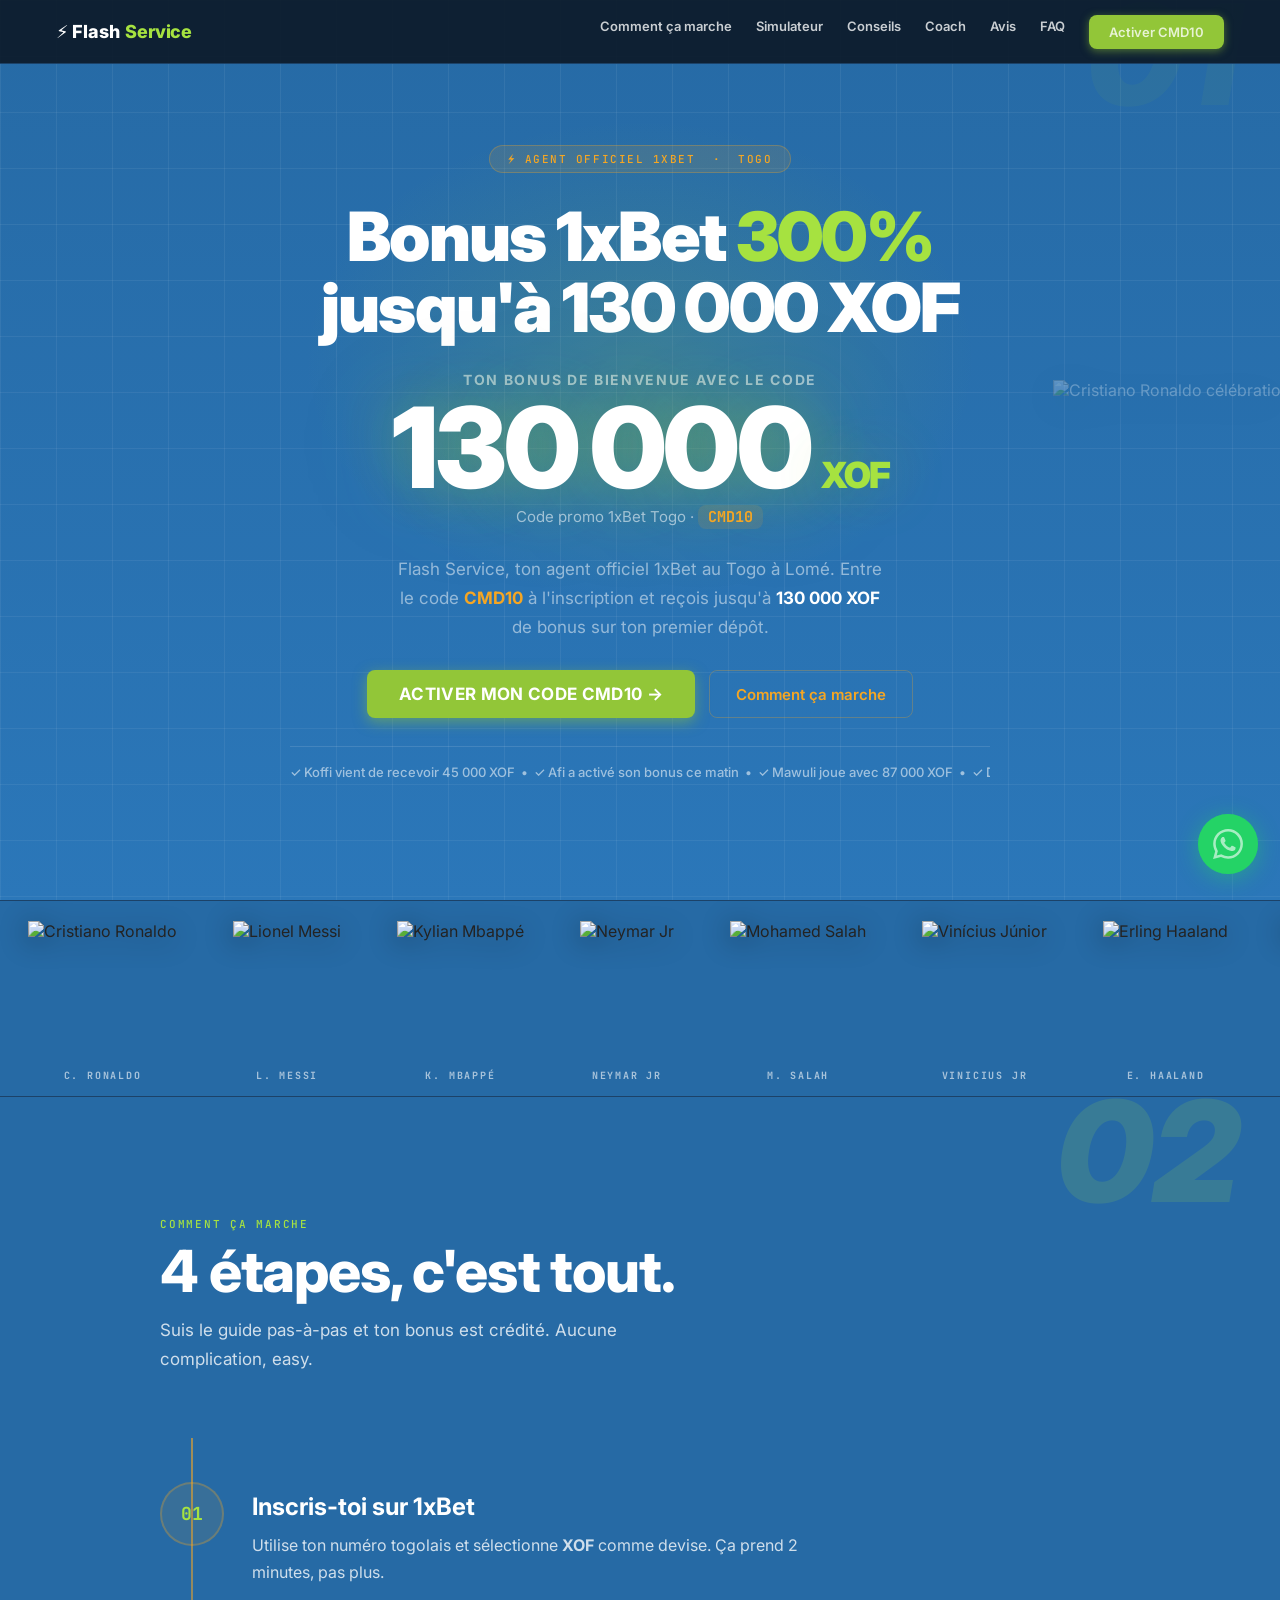
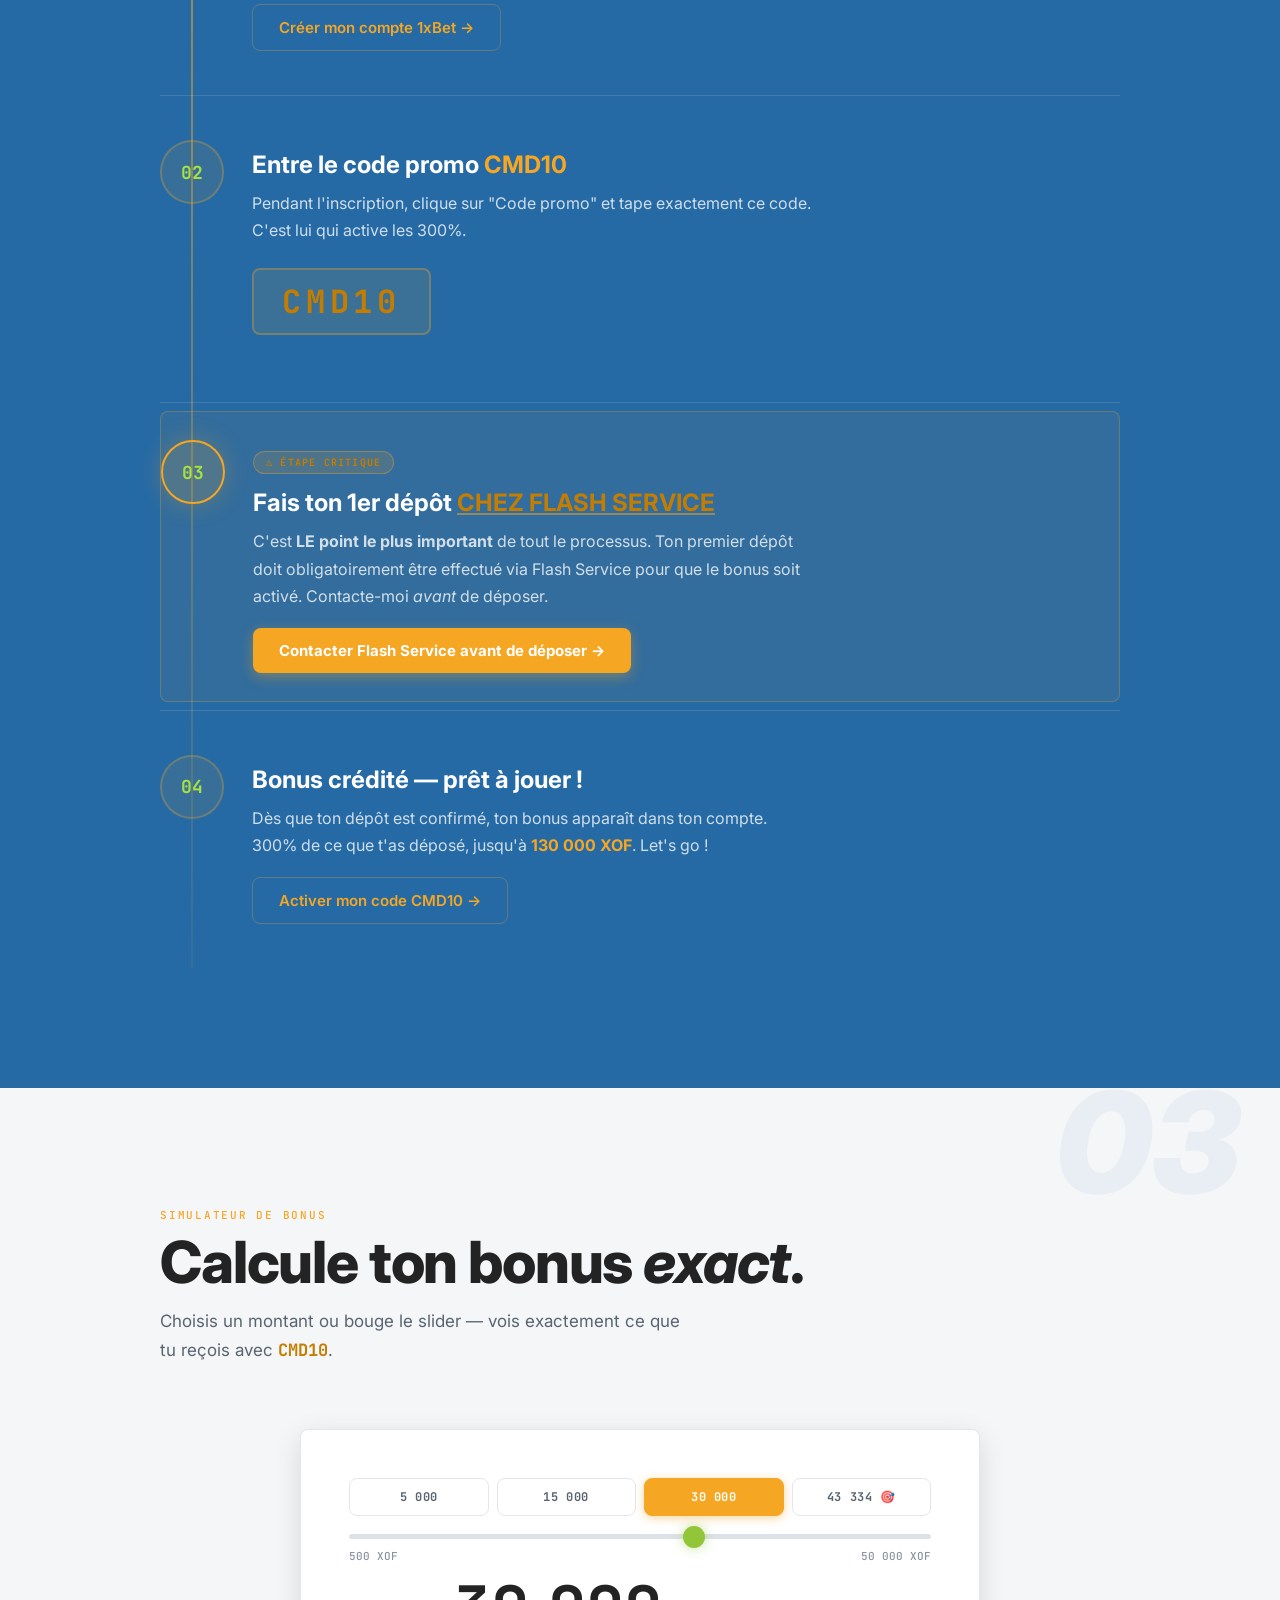
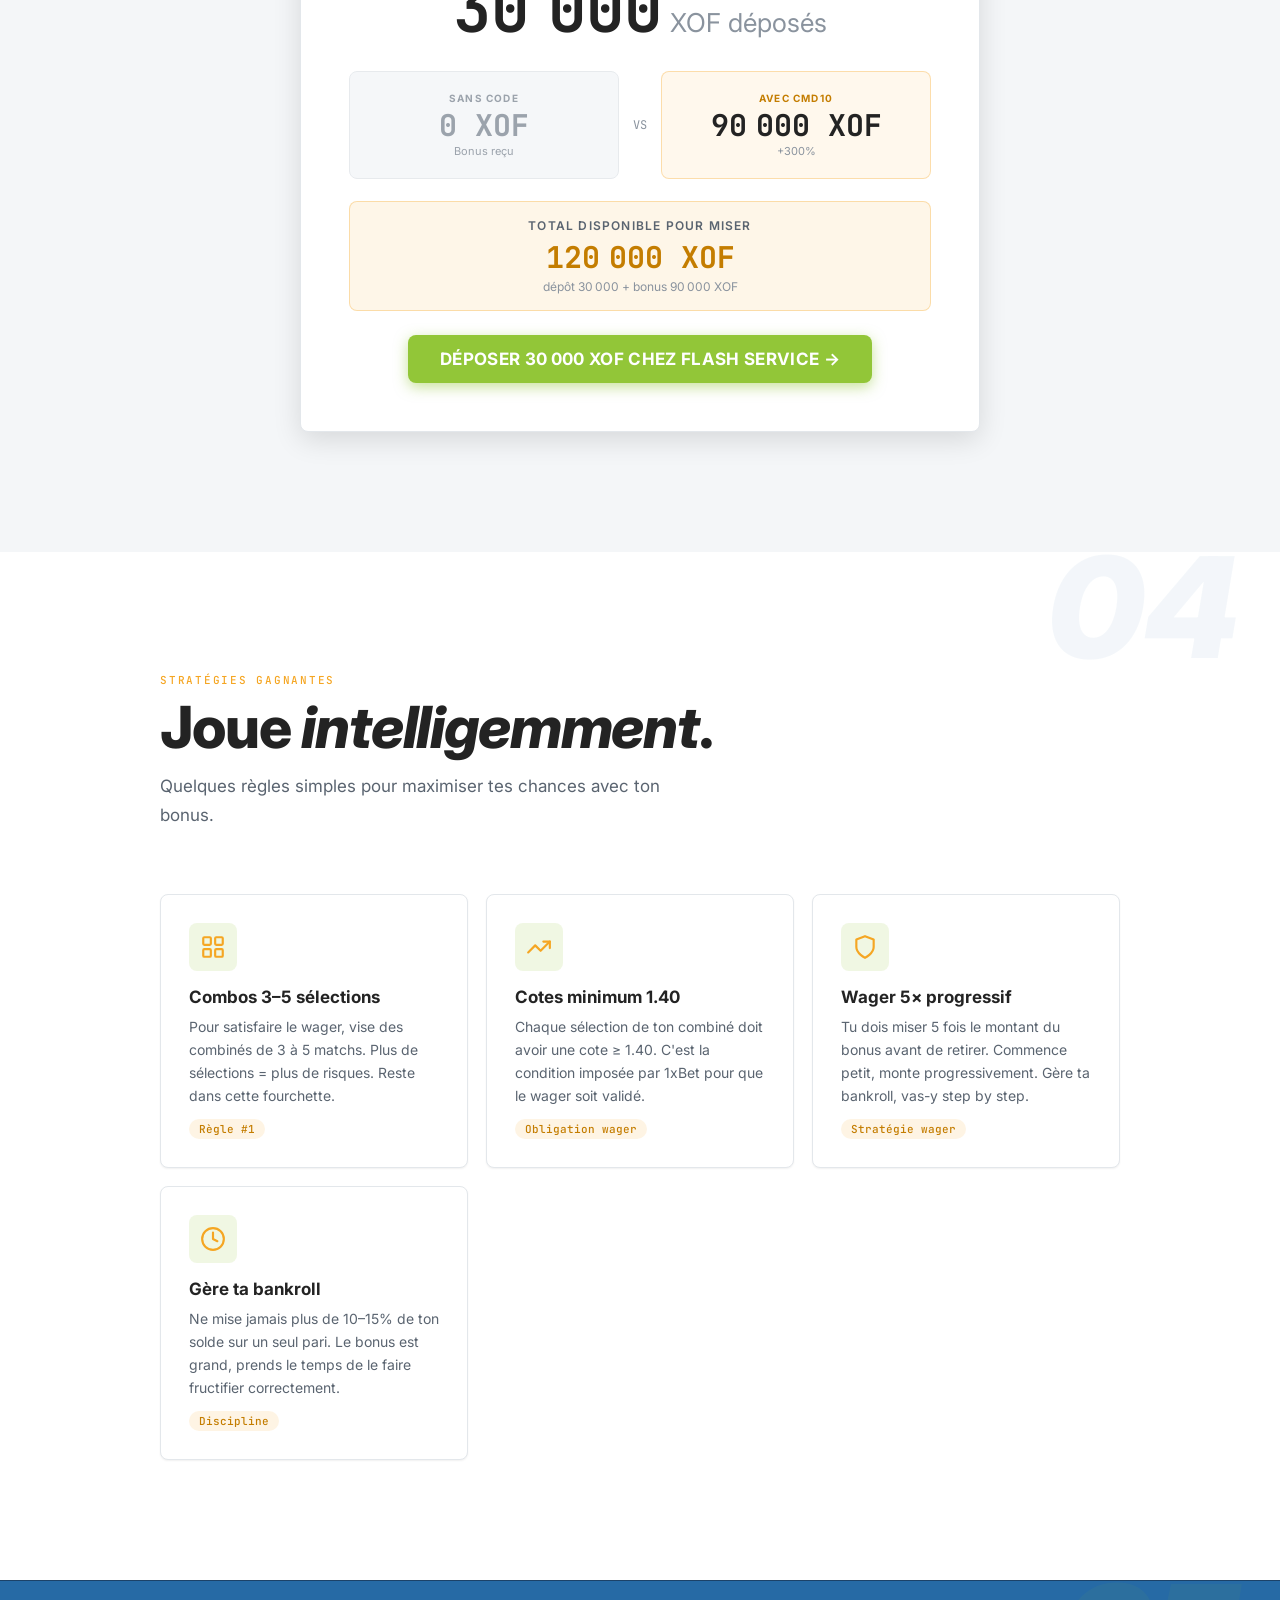
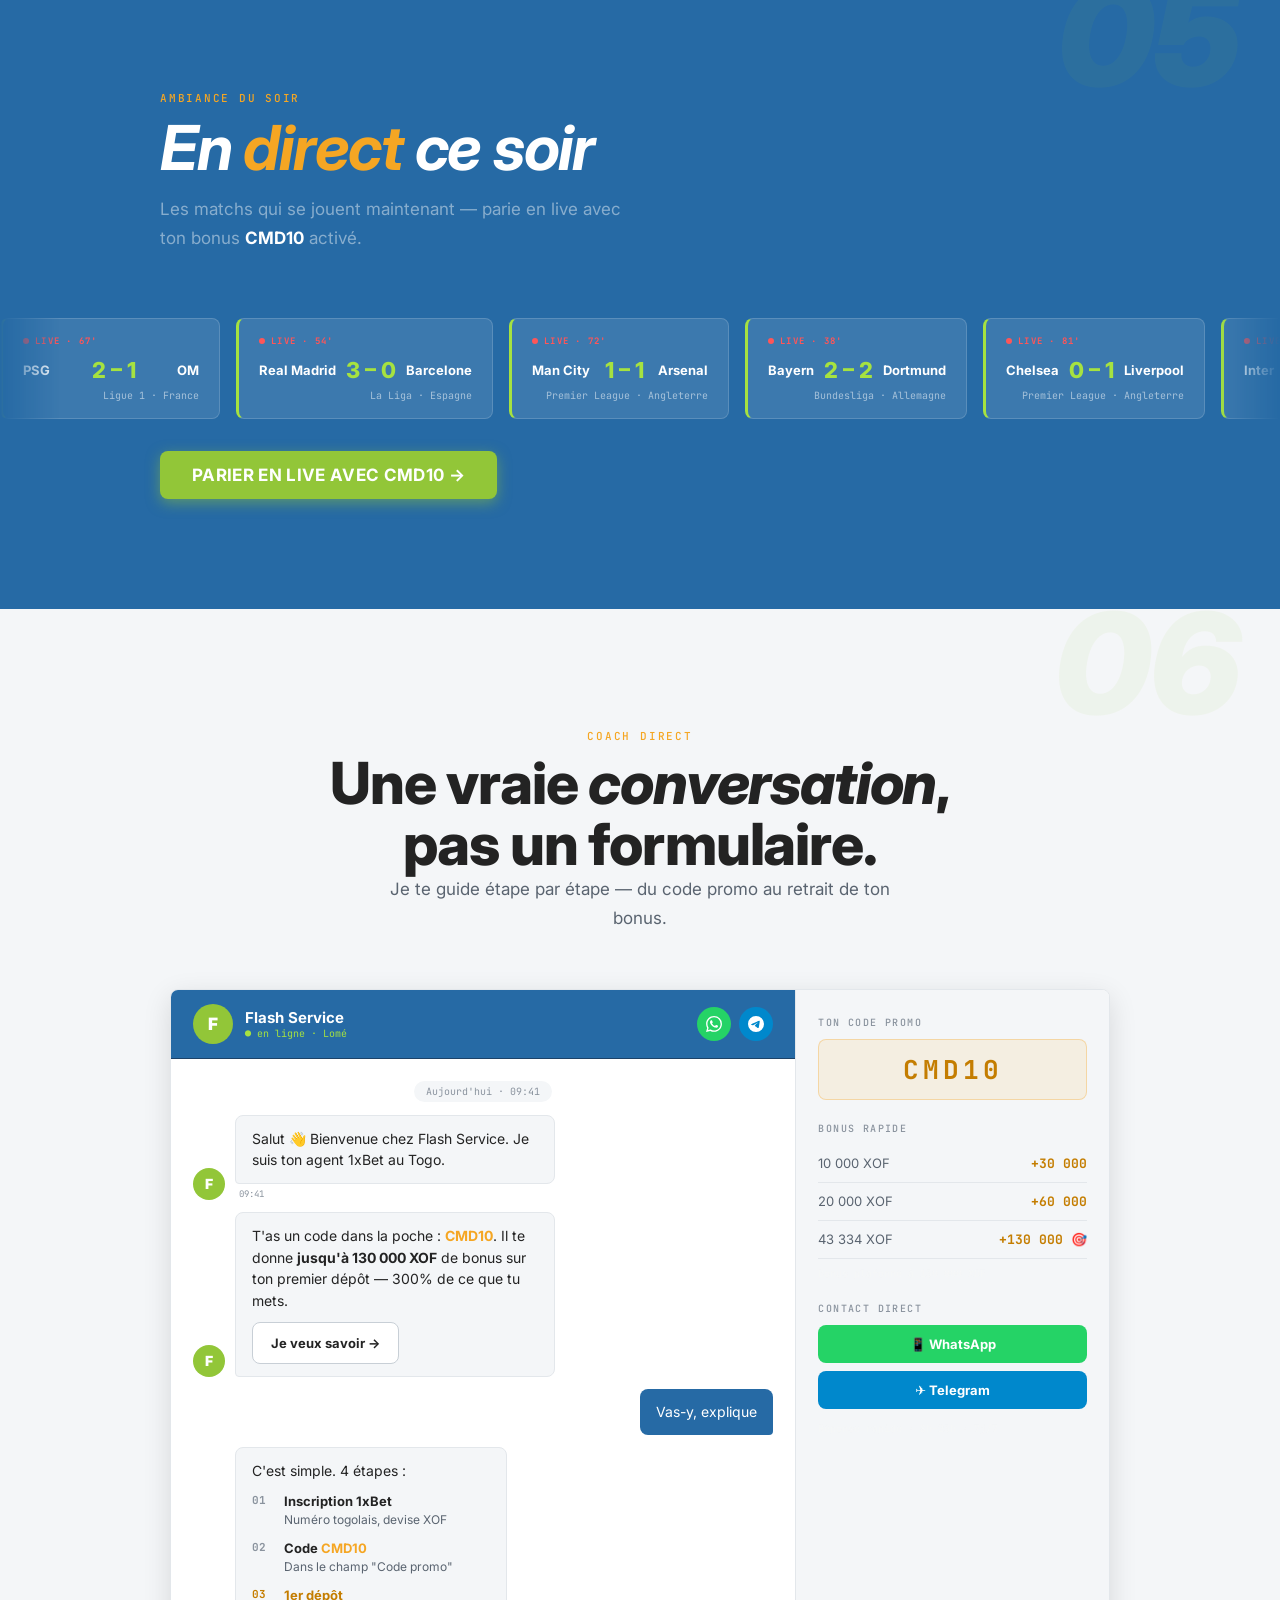
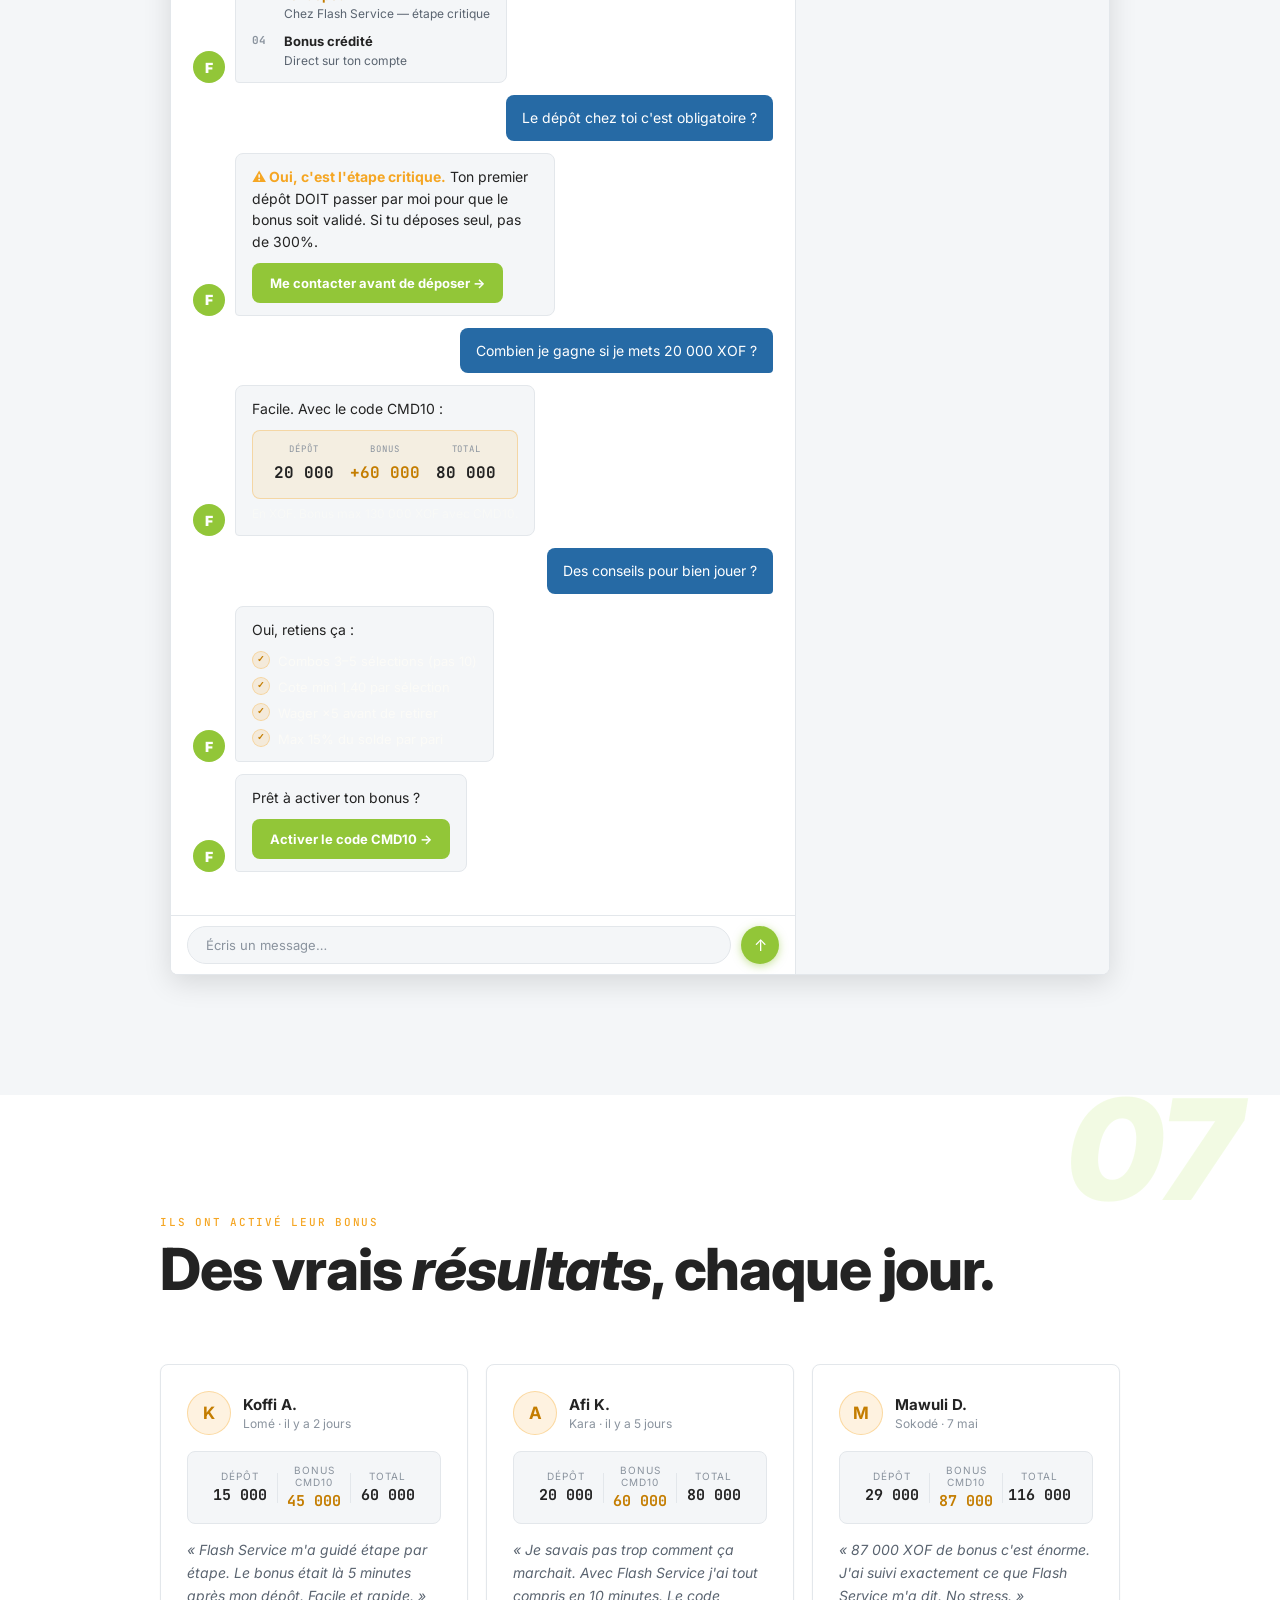
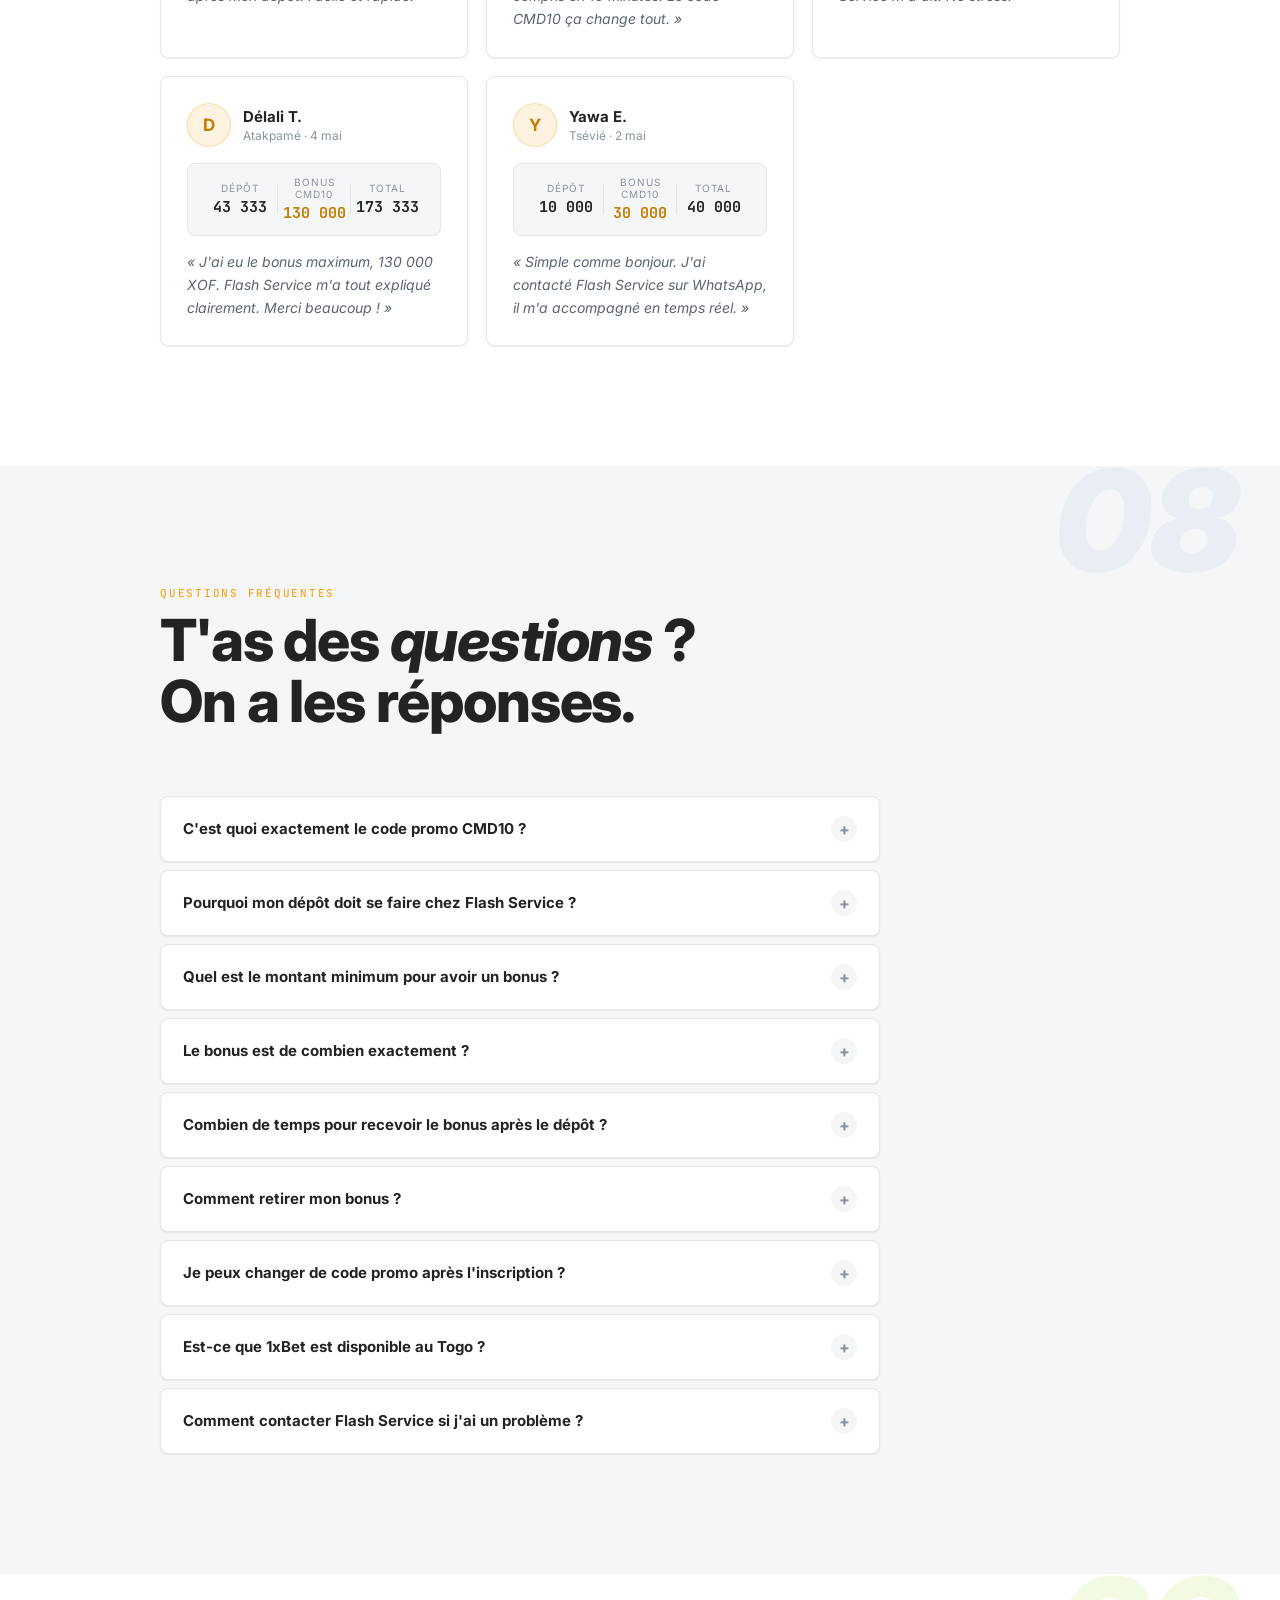
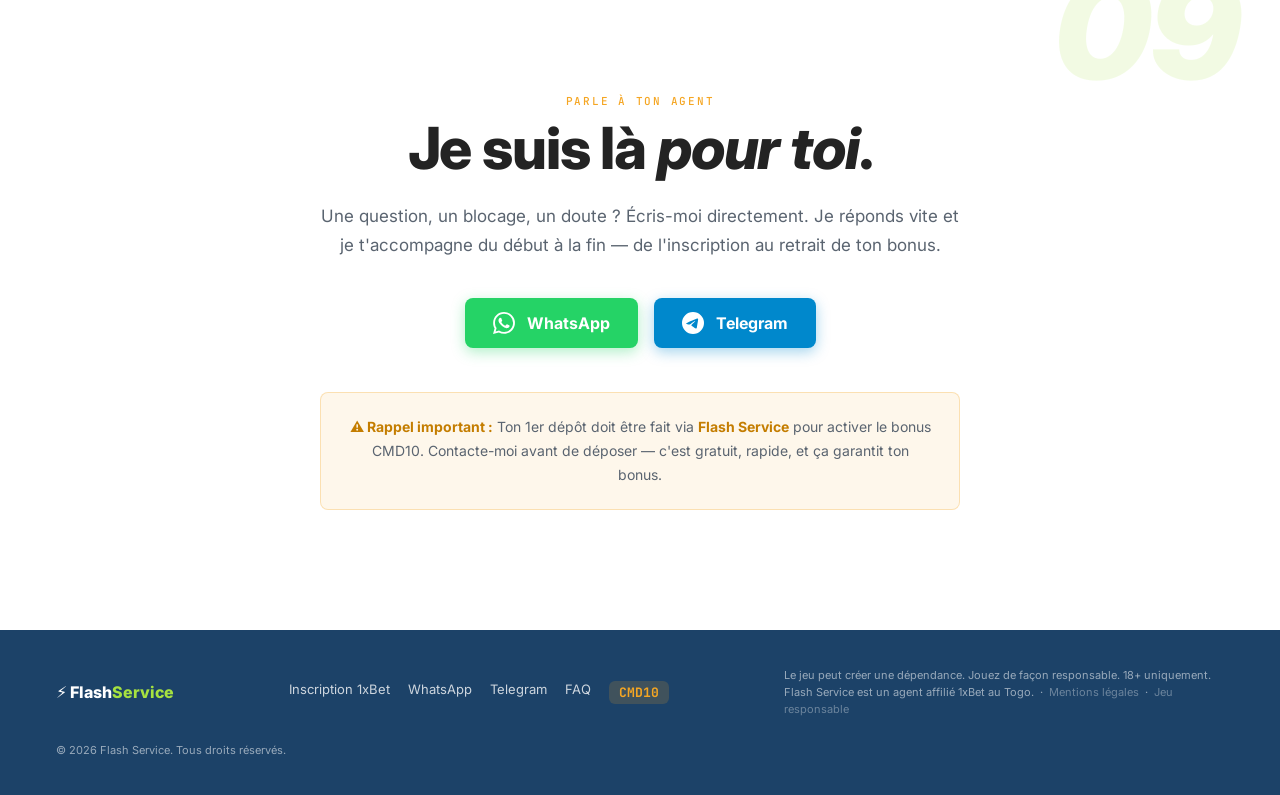
==== index.html @ c8096a6c "Fix: tips text visibility in chat + remove carousel edge blur - v4-chat: bump checklist text opacity" ====
<!DOCTYPE html>
<html lang="fr" prefix="og: https://ogp.me/ns#">
<head>
<meta charset="UTF-8">
<meta name="viewport" content="width=device-width, initial-scale=1.0">

<!-- ── SEO CORE ── -->
<title>Code Promo 1xBet Togo CMD10 — Bonus 300% jusqu'à 130 000 XOF | Flash Service</title>
<meta name="description" content="Active le code promo CMD10 sur 1xBet au Togo et reçois 300% de bonus sur ton 1er dépôt — jusqu'à 130 000 XOF. Flash Service, agent officiel 1xBet à Lomé. Inscription gratuite, bonus immédiat.">
<meta name="keywords" content="code promo 1xBet Togo, CMD10, bonus 1xBet, 130000 XOF, agent 1xBet Lomé, inscription 1xBet Togo, bonus bienvenue 1xBet, Flash Service Togo, 1xBet bonus dépôt, code réduction 1xBet">
<meta name="robots" content="index, follow, max-snippet:-1, max-image-preview:large">
<meta name="author" content="Flash Service">
<meta name="language" content="French">
<link rel="canonical" href="https://faleryo.github.io/flash-service/">

<!-- ── GÉO (référencement local Togo) ── -->
<meta name="geo.region" content="TG-C">
<meta name="geo.placename" content="Lomé, Togo">
<meta name="geo.position" content="6.137428;1.212547">
<meta name="ICBM" content="6.137428, 1.212547">

<!-- ── OPEN GRAPH (WhatsApp, Facebook, partage social) ── -->
<meta property="og:type" content="website">
<meta property="og:title" content="Code CMD10 — Bonus 1xBet 300% jusqu'à 130 000 XOF | Togo">
<meta property="og:description" content="Flash Service, agent officiel 1xBet au Togo. Code CMD10 = 300% sur ton 1er dépôt. Jusqu'à 130 000 XOF de bonus garanti. Contacte-moi sur WhatsApp.">
<meta property="og:url" content="https://faleryo.github.io/flash-service/">
<meta property="og:locale" content="fr_TG">
<meta property="og:site_name" content="Flash Service — Agent 1xBet Togo">
<meta property="og:image" content="https://faleryo.github.io/flash-service/og-image.jpg">
<meta property="og:image:width" content="1200">
<meta property="og:image:height" content="630">
<meta property="og:image:alt" content="Code promo CMD10 — Bonus 1xBet 300% jusqu'à 130 000 XOF au Togo">

<!-- ── TWITTER CARD ── -->
<meta name="twitter:card" content="summary_large_image">
<meta name="twitter:title" content="Bonus 1xBet Togo — Code CMD10 | +130 000 XOF">
<meta name="twitter:description" content="Agent officiel 1xBet Lomé Togo. Code CMD10 = 300% bonus sur 1er dépôt. Flash Service.">
<meta name="twitter:image" content="https://faleryo.github.io/flash-service/og-image.jpg">

<!-- ── PERFORMANCE ── -->
<link rel="dns-prefetch" href="//r2.thesportsdb.com">
<link rel="preconnect" href="https://r2.thesportsdb.com" crossorigin>
<link rel="preconnect" href="https://fonts.googleapis.com">
<link rel="preconnect" href="https://fonts.gstatic.com" crossorigin>
<link href="https://fonts.googleapis.com/css2?family=Inter:wght@400;500;600;700;800;900&family=JetBrains+Mono:wght@400;500;700&display=swap" rel="stylesheet">
<style>
/* ── RESET & BASE ── */
*,*::before,*::after{box-sizing:border-box;margin:0;padding:0}
html{scroll-behavior:smooth;font-size:16px}
body{font-family:var(--ff-ui);background:var(--bg);color:var(--ink);overflow-x:hidden;-webkit-font-smoothing:antialiased;-moz-osx-font-smoothing:grayscale}
img{max-width:100%;display:block}
a{color:inherit;text-decoration:none}

/* ── TOKENS — 1xBet Official (real, extracted from 1xbetmaroc.com) ── */
:root{
  /* ── BLEU CORPORATE — header, nav, branded sections ── */
  --brand:        #266AA5;
  --brand-2:      #2B77B9;
  --brand-3:      #3387D0;
  --brand-deep:   #1C4268;
  --brand-sep:    #4780B2;

  /* ── BLEU ACTION ── */
  --blue:         #3DA4FF;
  --blue-strong:  #2193F6;
  --blue-dim:     rgba(61,164,255,.14);
  --blue-mid:     rgba(61,164,255,.32);
  --blue-glow:    rgba(61,164,255,.45);

  /* ── VERT LIME — CTA principal ── */
  --green:        #92C638;
  --green-bright: #A6E240;
  --green-2:      #82B22F;
  --green-dim:    rgba(146,198,56,.14);
  --green-mid:    rgba(146,198,56,.32);
  --green-glow:   rgba(146,198,56,.5);

  /* ── ORANGE — bonus / code promo ── */
  --accent:       #f5a623;
  --accent-dim:   rgba(245,166,35,.12);
  --accent-mid:   rgba(245,166,35,.28);
  --accent-glow:  rgba(245,166,35,.38);
  --accent-dark:  #c47d00;

  /* ── ROUGE — erreur / perte ── */
  --bad:          #FE5659;
  --bad-dim:      rgba(254,86,89,.12);

  /* ── SURFACES (light mode) ── */
  --bg:           #ffffff;
  --bg-2:         #f4f6f8;
  --bg-3:         #ffffff;
  --bg-hover:     #eaeef2;

  /* ── TEXTE ── */
  --ink:          #232323;
  --ink-2:        #5a6470;
  --ink-mute:     #8a939e;
  --on-brand:     #ffffff;
  --on-brand-dim: rgba(255,255,255,.78);
  --on-brand-mute:rgba(255,255,255,.55);

  /* ── BORDURES ── */
  --line:         #e3e7eb;
  --line-strong:  #c8cfd6;

  /* ── ALIAS RÉTRO (anciens noms — pour compatibilité avec sections legacy) ── */
  --dark:         var(--brand);
  --dark-2:       var(--brand-2);
  --dark-3:       var(--bg-3);
  --dark-4:       var(--brand-3);
  --light:        var(--bg);
  --white:        #ffffff;

  /* ── RAYONS ── */
  --r-card:       8px;
  --r-pill:       999px;
  --r-input:      8px;

  /* ── TYPO ── */
  --ff-display:   'Inter',system-ui,-apple-system,sans-serif;
  --ff-ui:        'Inter',system-ui,-apple-system,sans-serif;
  --ff-mono:      'JetBrains Mono',ui-monospace,monospace;

  /* ── OMBRES ── */
  --shadow-sm:    0 1px 2px rgba(0,0,0,.06);
  --shadow:       0 2px 8px rgba(0,0,0,.08);
  --shadow-lg:    0 8px 28px rgba(0,0,0,.12);
}

/* ── UTILITIES ── */
.container{max-width:1080px;margin:0 auto;padding:0 clamp(20px,5vw,60px)}
.section-pad{padding:clamp(72px,10vw,120px) 0}
.section-dark{background:var(--brand);color:var(--on-brand)}
.section-light{background:var(--bg-2);color:var(--ink)}
.mono{font-family:var(--ff-mono)}

/* ── REVEAL ── */
.reveal{opacity:0;transform:translateY(28px);transition:opacity .6s cubic-bezier(.4,0,.2,1),transform .6s cubic-bezier(.4,0,.2,1)}
.reveal.in{opacity:1;transform:none}
.d1{transition-delay:.10s}.d2{transition-delay:.20s}.d3{transition-delay:.30s}.d4{transition-delay:.40s}

/* ── NAV ── */
.nav{
  position:fixed;top:0;left:0;right:0;z-index:100;
  height:64px;display:flex;align-items:center;justify-content:space-between;
  padding:0 clamp(20px,5vw,56px);
  background:var(--brand);
  border-bottom:1px solid var(--brand-deep);
  transition:background .3s;
  color:var(--on-brand);
}
.nav-logo{font-weight:800;font-size:18px;letter-spacing:-.01em;display:flex;align-items:center;gap:6px;color:var(--on-brand)}
.nav-logo .flash{color:var(--green-bright)}
.nav-links{display:flex;gap:24px;list-style:none}
.nav-links a{font-size:13px;font-weight:600;color:var(--on-brand-dim);transition:color .2s}
.nav-links a:hover{color:var(--on-brand)}
.nav-btn{
  display:inline-flex;align-items:center;gap:6px;
  background:var(--green);color:#fff;
  font-family:var(--ff-ui);font-weight:700;font-size:13px;
  padding:9px 20px;border-radius:var(--r-card);
  transition:transform .15s cubic-bezier(.34,1.56,.64,1),box-shadow .15s,background .15s;
  box-shadow:0 2px 8px var(--green-glow);
}
.nav-btn:hover{background:var(--green-2);transform:translateY(-2px);box-shadow:0 6px 16px var(--green-glow)}
.nav-mobile{display:none;color:var(--on-brand)}

/* ── HERO ── */
#hero{
  min-height:100svh;
  background:linear-gradient(180deg,var(--brand) 0%,var(--brand-2) 100%);
  color:var(--on-brand);
  display:flex;flex-direction:column;align-items:center;justify-content:center;
  padding:88px clamp(20px,5vw,80px) 48px;
  position:relative;overflow:hidden;
  gap:clamp(32px,5vw,52px);
}
#hero::before{
  content:'';position:absolute;inset:0;pointer-events:none;
  background-image:linear-gradient(rgba(255,255,255,.06) 1px,transparent 1px),
    linear-gradient(90deg,rgba(255,255,255,.06) 1px,transparent 1px);
  background-size:56px 56px;
}
#hero::after{
  content:'';position:absolute;top:40%;left:50%;
  transform:translate(-50%,-50%);
  width:700px;height:500px;
  background:radial-gradient(ellipse at center,rgba(146,198,56,.18) 0%,transparent 68%);
  pointer-events:none;
}
.hero-inner{
  max-width:960px;width:100%;
  display:flex;flex-direction:column;align-items:center;text-align:center;
  position:relative;z-index:1;gap:36px;
}
.hero-badge{
  display:inline-flex;align-items:center;gap:8px;
  font-family:var(--ff-mono);font-size:11px;font-weight:500;letter-spacing:.14em;text-transform:uppercase;
  color:var(--accent);border:1px solid var(--accent-mid);border-radius:var(--r-pill);
  padding:6px 18px;background:var(--accent-dim);
}
.counter-block{display:flex;flex-direction:column;gap:6px}
.counter-lbl{font-size:clamp(11px,1.6vw,14px);font-weight:700;color:var(--on-brand-mute);text-transform:uppercase;letter-spacing:.12em}
.counter-row{
  font-family:var(--ff-display);font-weight:900;letter-spacing:-.02em;
  font-size:clamp(56px,9vw,112px);line-height:.95;
  color:var(--on-brand);
  text-shadow:0 0 60px rgba(146,198,56,.45),0 0 140px rgba(146,198,56,.18);
  display:flex;align-items:baseline;gap:10px;
}
.counter-xof{font-size:clamp(20px,3.5vw,36px);color:var(--green-bright)}
.counter-sub{font-size:clamp(13px,1.6vw,15px);color:var(--on-brand-mute)}
.counter-sub .tag{
  font-family:var(--ff-mono);font-weight:700;color:var(--accent);
  background:var(--accent-dim);padding:2px 10px;border-radius:var(--r-card);
}

/* hero mini-sim */
.hero-sim{
  background:rgba(255,255,255,.08);border:1px solid rgba(255,255,255,.16);
  border-radius:var(--r-card);padding:24px 32px;width:100%;max-width:520px;
  display:flex;flex-direction:column;gap:14px;
}
.hs-lbl{font-size:11px;font-weight:700;letter-spacing:.13em;text-transform:uppercase;color:var(--on-brand-mute)}
.hs-row{display:flex;align-items:center;justify-content:space-between;gap:12px;font-size:clamp(16px,2.8vw,19px);font-weight:700}
.hs-row .dep{color:var(--on-brand-dim)}
.hs-row .bon{color:var(--green-bright);font-family:var(--ff-mono)}
.hs-arrow{color:rgba(255,255,255,.35);font-size:14px}
.hs-total{font-size:12px;color:var(--on-brand-mute);text-align:right}

/* range */
input[type=range]{-webkit-appearance:none;appearance:none;width:100%;height:5px;border-radius:var(--r-pill);outline:none;cursor:pointer;background:rgba(255,255,255,.18)}
input[type=range]::-webkit-slider-thumb{-webkit-appearance:none;width:22px;height:22px;border-radius:50%;background:var(--green);cursor:pointer;box-shadow:0 0 12px var(--green-glow);transition:transform .15s}
input[type=range]::-webkit-slider-thumb:hover{transform:scale(1.18)}
input[type=range]::-moz-range-thumb{width:22px;height:22px;border-radius:50%;background:var(--green);cursor:pointer;border:none}

/* CTAs */
.btn-primary{
  display:inline-flex;align-items:center;gap:10px;
  background:var(--green);color:#fff;
  font-family:var(--ff-ui);font-weight:700;font-size:clamp(15px,2.2vw,17px);
  padding:14px 32px;border-radius:var(--r-card);
  transition:transform .18s cubic-bezier(.34,1.56,.64,1),box-shadow .18s,background .18s;
  box-shadow:0 4px 14px var(--green-glow);
  text-transform:uppercase;letter-spacing:.02em;
}
.btn-primary:hover{background:var(--green-2);transform:translateY(-2px);box-shadow:0 10px 24px var(--green-glow)}
.btn-ghost{
  display:inline-flex;align-items:center;gap:8px;
  background:transparent;color:var(--accent);
  font-family:var(--ff-ui);font-weight:600;font-size:15px;
  padding:13px 26px;border-radius:var(--r-card);
  border:1.5px solid var(--accent-mid);
  transition:all .15s;
}
.btn-ghost:hover{background:var(--accent-dim);border-color:var(--accent);transform:translateY(-2px)}
.btn-warn{
  display:inline-flex;align-items:center;gap:8px;
  background:var(--accent);color:#fff;
  font-weight:700;font-size:15px;
  padding:13px 26px;border-radius:var(--r-card);
  transition:all .18s cubic-bezier(.34,1.56,.64,1);
  box-shadow:0 4px 14px var(--accent-glow);
}
.btn-warn:hover{transform:translateY(-2px);box-shadow:0 8px 22px rgba(245,166,35,.5)}

/* ticker */
.ticker-wrap{width:100%;overflow:hidden;padding:14px 0;border-top:1px solid rgba(255,255,255,.12)}
.ticker-inner{display:inline-flex;white-space:nowrap;animation:tick 32s linear infinite;font-size:13px;color:var(--on-brand-mute);font-weight:500;gap:0}
@keyframes tick{0%{transform:translateX(0)}100%{transform:translateX(-50%)}}

/* ── SECTION HEADER ── */
.sh{margin-bottom:clamp(40px,6vw,64px)}
.sh-tag{font-family:var(--ff-mono);font-size:11px;font-weight:500;letter-spacing:.16em;text-transform:uppercase;margin-bottom:10px;color:var(--accent)}
.section-dark .sh-tag{color:var(--green-bright)}
.sh h2{font-family:var(--ff-display);font-weight:800;font-size:clamp(34px,6vw,58px);line-height:1.05;letter-spacing:-.02em;color:var(--ink)}
.section-dark .sh h2{color:var(--on-brand)}
.sh p{margin-top:14px;font-size:clamp(15px,1.8vw,17px);line-height:1.7;max-width:540px;color:var(--ink-2)}
.section-dark .sh p{color:var(--on-brand-dim)}

/* ── TUTORIAL ── */
.timeline{position:relative;display:flex;flex-direction:column}
.timeline::before{content:'';position:absolute;left:31px;top:0;bottom:0;width:2px;background:linear-gradient(to bottom,rgba(245,166,35,.6),rgba(245,166,35,.08))}
.step{display:flex;gap:28px;padding:44px 0;border-bottom:1px solid var(--line);position:relative}
.step:last-child{border-bottom:none}
.step-num{
  flex-shrink:0;width:64px;height:64px;border-radius:50%;
  display:flex;align-items:center;justify-content:center;
  background:rgba(245,166,35,.09);border:2px solid rgba(245,166,35,.28);
  font-family:var(--ff-mono);font-weight:700;font-size:18px;color:var(--accent);
  position:relative;z-index:1;
}
.step-body{flex:1;padding-top:10px}
.step-body h3{font-weight:700;font-size:clamp(19px,2.8vw,24px);margin-bottom:10px;line-height:1.25;color:var(--ink)}
.step-body p{font-size:16px;line-height:1.7;color:var(--ink-2);max-width:560px;margin-bottom:18px}
/* critical step */
.step-critical-wrap{
  background:rgba(245,166,35,.06);
  border:1.5px solid rgba(245,166,35,.28);
  border-radius:var(--r-card);padding:28px 28px 28px 0;
  margin:8px 0;
}
.step-critical-wrap .step-num{
  background:rgba(245,166,35,.18);
  border-color:var(--accent);
  box-shadow:0 0 18px rgba(245,166,35,.32);
}
.critical-badge{
  display:inline-flex;align-items:center;gap:6px;margin-bottom:14px;
  font-family:var(--ff-mono);font-size:10px;font-weight:700;letter-spacing:.12em;text-transform:uppercase;
  color:var(--accent-dark);background:rgba(245,166,35,.14);border:1px solid rgba(245,166,35,.35);
  padding:4px 12px;border-radius:var(--r-pill);
}
.step-critical-wrap h3 .em{color:var(--accent-dark);text-decoration:underline;text-decoration-color:rgba(245,166,35,.5)}
.code-chip{
  display:inline-flex;align-items:center;gap:0;
  font-family:var(--ff-mono);font-weight:700;font-size:clamp(22px,4vw,32px);
  color:var(--accent-dark);background:rgba(245,166,35,.1);
  border:2px solid rgba(245,166,35,.32);padding:10px 28px;border-radius:var(--r-card);
  letter-spacing:.15em;cursor:copy;transition:all .15s;margin-top:6px;
  user-select:all;
}
.code-chip:hover{background:rgba(245,166,35,.18);border-color:var(--accent)}

/* ── SIMULATOR ── */
#simulateur{background:var(--bg-2)}
.sim-card{
  background:var(--bg-3);border:1px solid var(--line);
  border-radius:var(--r-card);padding:clamp(24px,4vw,48px);
  box-shadow:var(--shadow-lg);
  max-width:680px;margin:0 auto;
}
.sim-range-wrap{display:flex;flex-direction:column;gap:10px}
.sim-range-wrap input[type=range]{background:#dde2e8}
.sim-range-wrap input[type=range]::-webkit-slider-thumb{box-shadow:0 0 12px var(--green-glow)}
.sim-minmax{display:flex;justify-content:space-between;font-family:var(--ff-mono);font-size:11px;color:var(--ink-mute);font-weight:500}
.sim-deposit-big{text-align:center;margin:4px 0 20px}
.sim-deposit-big .num{font-family:var(--ff-mono);font-weight:700;font-size:clamp(38px,6vw,64px);color:var(--ink)}
.sim-deposit-big .cur{font-size:clamp(18px,3vw,26px);color:var(--ink-mute);margin-left:8px}
.sim-cols{display:grid;grid-template-columns:1fr auto 1fr;gap:14px;align-items:center;margin-bottom:22px}
.sim-col{border-radius:var(--r-card);padding:20px;text-align:center}
.sim-col.without{background:var(--bg-2);border:1px solid var(--line);opacity:.85}
.sim-col.with{background:rgba(245,166,35,.08);border:1.5px solid rgba(245,166,35,.32)}
.sc-tag{font-size:10px;font-weight:700;letter-spacing:.12em;text-transform:uppercase;color:var(--ink-mute);margin-bottom:6px}
.sim-col.with .sc-tag{color:var(--accent-dark)}
.sc-bonus{font-family:var(--ff-mono);font-weight:700;font-size:clamp(20px,3vw,30px);line-height:1;margin-bottom:4px}
.sim-col.without .sc-bonus{color:var(--ink-mute)}
.sim-col.with .sc-bonus{color:var(--ink)}
.sc-sub{font-size:11px;color:var(--ink-mute)}
.sim-vs{font-family:var(--ff-mono);font-size:12px;color:var(--ink-mute);text-align:center}
.sim-hl{
  background:rgba(245,166,35,.1);border:1.5px solid rgba(245,166,35,.32);
  border-radius:var(--r-card);padding:16px 20px;text-align:center;margin-bottom:24px;
}
.sim-hl .total-lbl{font-size:12px;font-weight:600;text-transform:uppercase;letter-spacing:.1em;color:var(--ink-2);margin-bottom:4px}
.sim-hl .total-val{font-family:var(--ff-mono);font-weight:700;font-size:clamp(22px,3.2vw,30px);color:var(--accent-dark)}
.sim-hl .total-sub{font-size:12px;color:var(--ink-mute);margin-top:2px}
.sim-cta{text-align:center}
.sim-cta .btn-primary{background:var(--green);color:#fff;box-shadow:0 4px 14px var(--green-glow)}
.sim-cta .btn-primary:hover{background:var(--green-2);transform:translateY(-2px);box-shadow:0 10px 24px var(--green-glow)}

/* ── TIPS ── */
#conseils{background:var(--bg);border-top:1px solid var(--line)}
.tips-grid{display:grid;grid-template-columns:repeat(auto-fit,minmax(236px,1fr));gap:18px}
.tip-card{
  background:var(--bg-3);border:1px solid var(--line);
  border-radius:var(--r-card);padding:28px;
  box-shadow:var(--shadow-sm);
  transition:transform .2s,box-shadow .2s,border-color .2s;
}
.tip-card:hover{transform:translateY(-4px);box-shadow:var(--shadow-lg);border-color:var(--blue-mid)}
.tip-icon{
  width:48px;height:48px;border-radius:var(--r-card);
  background:var(--green-dim);display:flex;align-items:center;justify-content:center;
  margin-bottom:16px;
}
.tip-card h3{font-weight:700;font-size:17px;margin-bottom:8px;color:var(--ink)}
.tip-card p{font-size:14px;line-height:1.65;color:var(--ink-2)}
.tip-tag{display:inline-flex;margin-top:12px;font-family:var(--ff-mono);font-size:11px;font-weight:500;color:var(--accent-dark);background:rgba(245,166,35,.12);padding:3px 10px;border-radius:var(--r-pill)}

/* ── TESTIMONIALS ── */
#temoignages{background:var(--bg)}
.testi-grid{display:grid;grid-template-columns:repeat(auto-fit,minmax(280px,1fr));gap:18px}
.testi-card{
  background:var(--bg-3);border:1px solid var(--line);
  border-radius:var(--r-card);padding:26px;
  box-shadow:var(--shadow-sm);
  transition:transform .2s,border-color .2s,box-shadow .2s;
}
.testi-card:hover{transform:translateY(-3px);border-color:rgba(245,166,35,.4);box-shadow:var(--shadow)}
.testi-head{display:flex;align-items:center;gap:12px;margin-bottom:16px}
.testi-av{
  width:44px;height:44px;border-radius:50%;flex-shrink:0;
  background:rgba(245,166,35,.14);border:1.5px solid rgba(245,166,35,.34);
  display:flex;align-items:center;justify-content:center;
  font-weight:700;font-size:17px;color:var(--accent-dark);
}
.testi-name{font-weight:700;font-size:15px;color:var(--ink)}
.testi-loc{font-size:12px;color:var(--ink-mute);margin-top:2px}
.testi-amounts{
  display:flex;justify-content:space-between;align-items:center;
  background:var(--bg-2);border:1px solid var(--line);
  border-radius:var(--r-card);padding:12px 16px;margin-bottom:14px;
}
.ta-item{text-align:center;flex:1}
.ta-lbl{font-size:10px;color:var(--ink-mute);text-transform:uppercase;letter-spacing:.1em;margin-bottom:3px}
.ta-val{font-family:var(--ff-mono);font-weight:700;font-size:15px;color:var(--ink)}
.ta-item.bonus .ta-val{color:var(--accent-dark)}
.ta-sep{width:1px;height:30px;background:var(--line)}
.testi-quote{font-size:14px;line-height:1.65;color:var(--ink-2);font-style:italic}

/* ── FAQ ── */
#faq{background:var(--bg-2)}
.faq-list{max-width:720px;display:flex;flex-direction:column;gap:8px}
.faq-item{background:var(--bg-3);border:1px solid var(--line);border-radius:var(--r-card);overflow:hidden;transition:border-color .2s,box-shadow .2s;box-shadow:var(--shadow-sm)}
.faq-item.open{border-color:rgba(245,166,35,.45);box-shadow:var(--shadow)}
.faq-q{
  display:flex;align-items:center;justify-content:space-between;gap:16px;
  padding:19px 22px;font-weight:700;font-size:15px;
  cursor:pointer;user-select:none;color:var(--ink);transition:background .15s;
}
.faq-q:hover{background:var(--bg-hover)}
.faq-ico{
  flex-shrink:0;width:26px;height:26px;border-radius:50%;
  background:var(--bg-2);display:flex;align-items:center;justify-content:center;
  transition:transform .22s,background .22s;font-size:16px;color:var(--ink-mute);line-height:1;
}
.faq-item.open .faq-ico{transform:rotate(45deg);background:rgba(245,166,35,.18);color:var(--accent-dark)}
.faq-a{max-height:0;overflow:hidden;transition:max-height .35s cubic-bezier(.4,0,.2,1)}
.faq-item.open .faq-a{max-height:320px}
.faq-a-inner{padding:0 22px 20px;font-size:15px;line-height:1.7;color:var(--ink-2);border-top:1px solid var(--line);padding-top:16px}
.faq-a-inner strong{color:var(--ink)}

/* ── CONTACT ── */
#contact{background:var(--bg)}
.contact-center{max-width:640px;margin:0 auto;text-align:center}
.contact-center p{font-size:17px;line-height:1.7;color:var(--ink-2);margin-bottom:38px}
.contact-btns{display:flex;gap:16px;flex-wrap:wrap;justify-content:center;margin-bottom:44px}
.cbtn{display:inline-flex;align-items:center;gap:12px;padding:14px 28px;border-radius:var(--r-card);font-weight:700;font-size:16px;transition:all .18s cubic-bezier(.34,1.56,.64,1)}
.cbtn.wa{background:#25d366;color:#fff;box-shadow:0 4px 14px rgba(37,211,102,.36)}
.cbtn.wa:hover{transform:translateY(-2px);box-shadow:0 10px 24px rgba(37,211,102,.5)}
.cbtn.tg{background:#0088cc;color:#fff;box-shadow:0 4px 14px rgba(0,136,204,.36)}
.cbtn.tg:hover{transform:translateY(-2px);box-shadow:0 10px 24px rgba(0,136,204,.5)}
.contact-note{background:rgba(245,166,35,.09);border:1px solid rgba(245,166,35,.28);border-radius:var(--r-card);padding:22px 28px;font-size:14px;line-height:1.7;color:var(--ink-2)}
.contact-note strong{color:var(--accent-dark)}

/* ── FOOTER ── */
footer{
  background:var(--brand-deep);border-top:1px solid var(--brand-deep);
  padding:36px clamp(20px,5vw,56px);
  display:flex;flex-wrap:wrap;gap:18px;align-items:center;justify-content:space-between;
  font-size:13px;color:var(--on-brand-mute);
}
footer a{color:var(--on-brand-dim);transition:color .2s}
footer a:hover{color:var(--green-bright)}
.footer-logo{font-weight:800;font-size:16px;color:var(--on-brand)}
.footer-logo span{color:var(--green-bright)}
.footer-links{display:flex;gap:18px;flex-wrap:wrap}
.footer-code{font-family:var(--ff-mono);font-weight:700;color:var(--accent) !important;background:rgba(245,166,35,.16);padding:3px 10px;border-radius:6px}
.footer-disc{font-size:11px;color:var(--on-brand-mute);max-width:440px;line-height:1.55}

/* ── FAB ── */
.fab{
  position:fixed;bottom:26px;right:22px;z-index:200;
  width:60px;height:60px;border-radius:50%;
  background:#25d366;display:flex;align-items:center;justify-content:center;
  box-shadow:0 4px 22px rgba(37,211,102,.45);
  transition:transform .2s cubic-bezier(.34,1.56,.64,1);
}
.fab:hover{transform:scale(1.1)}
.fab-ring{
  position:absolute;width:100%;height:100%;border-radius:50%;
  background:rgba(37,211,102,.4);
  animation:fab-pulse 2.2s cubic-bezier(.215,.61,.355,1) infinite;
}
@keyframes fab-pulse{0%{transform:scale(1);opacity:.6}100%{transform:scale(1.65);opacity:0}}

/* ── MOBILE ── */
@media(max-width:700px){
  .preview-grid{grid-template-columns:1fr !important}
  .preview-phone{order:-1}
}
@media(max-width:768px){
  .nav-links{display:none}
  .nav-mobile{display:block}
  .timeline::before{left:24px}
  .step{gap:18px}
  .step-num{width:50px;height:50px;font-size:15px}
  .step-critical-wrap{padding:20px 20px 20px 0}
  .sim-cols{grid-template-columns:1fr 1fr}
  .sim-vs{display:none}
  .contact-btns{flex-direction:column;align-items:center}
  .testi-grid{grid-template-columns:1fr}
  footer{flex-direction:column;text-align:center}
  .footer-links{justify-content:center}
  .fab{bottom:18px;right:16px}
}
@media(max-width:480px){
  .sim-cols{grid-template-columns:1fr}
  .sim-vs{display:block;text-align:center}
  .hero-sim{padding:18px}
}

/* ── SECTION SILHOUETTES ── */
.player-bg{
  position:absolute;pointer-events:none;z-index:0;
  opacity:0;
  transition:opacity 1.8s ease,transform 1.8s cubic-bezier(.16,1,.3,1);
  transform:translateX(60px);
}
.player-bg.from-left{ transform:translateX(-60px) }
.player-bg.pb-dark.visible{ opacity:.28; transform:translateX(0) }
.player-bg.pb-light.visible{ opacity:.55; transform:translateX(0) }
.player-bg.pb-light img{ mix-blend-mode:multiply }
.player-bg img{
  display:block;height:100%;width:auto;object-fit:contain;
  transform-origin:bottom center;
  animation:player-bob 9s ease-in-out infinite;
  filter:drop-shadow(0 8px 24px rgba(0,0,0,.4));
}
@keyframes player-bob{
  0%,100%{ transform:translateY(0) rotate(0deg) }
  45%{ transform:translateY(-20px) rotate(.5deg) }
  70%{ transform:translateY(-8px) rotate(-.25deg) }
}
/* mobile: joueurs visibles en petit */
@media(max-width:700px){
  .player-bg{ opacity:.65 }
  .player-bg img{ height:180px }
  .player-bg.pb-dark.visible{ opacity:.55 }
  .player-bg.pb-light.visible{ opacity:.45 }
}
@media(min-width:701px) and (max-width:900px){
  .player-bg img{ height:320px }
}

/* ── HERO LAYOUT ── */
.hero-content{
  max-width:700px;width:100%;position:relative;z-index:1;
  display:flex;flex-direction:column;align-items:center;text-align:center;gap:28px;
  animation:hero-fade-up 1s cubic-bezier(.4,0,.2,1) .05s both;
}
@keyframes hero-fade-up{
  from{opacity:0;transform:translateY(32px)}
  to{opacity:1;transform:none}
}

/* ── HERO H1 ── */
.hero-h1{
  font-family:var(--ff-display);font-weight:900;letter-spacing:-.025em;
  font-size:clamp(36px,6.5vw,68px);line-height:1.05;color:var(--on-brand);
  text-align:center;
}
.hero-h1 span{color:var(--green-bright)}

/* ── CHAPTER NUMBERS ── */
.chapter-n{
  position:absolute;top:-16px;right:clamp(16px,4vw,40px);
  font-family:var(--ff-display);font-weight:900;font-style:italic;
  font-size:clamp(80px,12vw,140px);line-height:1;
  color:var(--green);opacity:0.06;
  pointer-events:none;user-select:none;z-index:0;
}
.section-light .chapter-n{ color:var(--brand);opacity:.05 }
.section-dark .chapter-n{ color:var(--green-bright);opacity:.14 }

/* ── QUICK-PICK ── */
.quickpick{
  display:grid;grid-template-columns:repeat(4,1fr);gap:8px;
  margin-bottom:18px;
}
.qp{
  padding:10px 4px;border-radius:var(--r-card);
  font-family:var(--ff-mono);font-weight:700;font-size:12px;letter-spacing:.05em;
  border:1.5px solid var(--line);cursor:pointer;
  background:var(--bg-3);color:var(--ink-2);
  transition:all .15s;
}
.qp:hover{ border-color:var(--accent);color:var(--accent-dark) }
.qp.active{ background:var(--accent);color:#fff;border-color:var(--accent);box-shadow:0 2px 10px rgba(245,166,35,.45) }
@media(max-width:480px){ .quickpick{ grid-template-columns:repeat(2,1fr) } }

/* ── SCORES LIVE ── */
#scores{
  background:var(--brand);
  color:var(--on-brand);
  border-top:1px solid var(--brand-deep);
  padding:clamp(64px,9vw,110px) 0;
  overflow:hidden;position:relative;
}
#scores .sh h2{color:var(--on-brand)}
#scores .sh p{color:var(--on-brand-dim)}
#scores .sh-tag{color:var(--green-bright)}
.scores-ticker-wrap{
  width:100%;overflow:hidden;margin-top:40px;
  -webkit-mask-image:linear-gradient(to right,transparent 0,#000 60px,#000 calc(100% - 60px),transparent 100%);
  mask-image:linear-gradient(to right,transparent 0,#000 60px,#000 calc(100% - 60px),transparent 100%);
}
.scores-ticker{
  display:inline-flex;gap:16px;
  animation:scores-march 28s linear infinite;
  will-change:transform;
}
.scores-ticker-wrap:hover .scores-ticker{ animation-play-state:paused }
@keyframes scores-march{
  0%{ transform:translateX(0) }
  100%{ transform:translateX(-50%) }
}
.sc-card{
  flex-shrink:0;background:rgba(255,255,255,.1);
  border:1px solid rgba(255,255,255,.16);border-left:3px solid var(--green-bright);
  border-radius:var(--r-card);padding:16px 20px;min-width:220px;
}
.sc-live{
  display:flex;align-items:center;gap:6px;
  font-family:var(--ff-mono);font-size:9px;font-weight:700;
  letter-spacing:.14em;text-transform:uppercase;color:var(--bad);margin-bottom:10px;
}
.sc-live-dot{
  width:6px;height:6px;border-radius:50%;background:var(--bad);
  animation:live-blink 1.2s ease-in-out infinite;
}
@keyframes live-blink{ 0%,100%{opacity:1}50%{opacity:.25} }
.sc-teams{
  display:flex;align-items:center;justify-content:space-between;gap:10px;
  margin-bottom:6px;
}
.sc-team{ font-family:var(--ff-ui);font-weight:700;font-size:13px;color:var(--on-brand) }
.sc-score{
  font-family:var(--ff-display);font-weight:800;
  font-size:22px;color:var(--green-bright);white-space:nowrap;
}
.sc-min{ font-family:var(--ff-mono);font-size:10px;color:var(--on-brand-mute);text-align:right }

/* ── STAGGERED REVEALS ── */
.reveal-left{
  opacity:0;transform:translateX(-40px);
  transition:opacity .75s cubic-bezier(.4,0,.2,1),transform .75s cubic-bezier(.4,0,.2,1);
}
.reveal-right{
  opacity:0;transform:translateX(40px);
  transition:opacity .75s cubic-bezier(.4,0,.2,1),transform .75s cubic-bezier(.4,0,.2,1);
}
.reveal-up{
  opacity:0;transform:translateY(30px);
  transition:opacity .8s cubic-bezier(.4,0,.2,1),transform .8s cubic-bezier(.4,0,.2,1);
}
.reveal-left.in,.reveal-right.in,.reveal-up.in{
  opacity:1;transform:translate(0);
}
.stagger > *:nth-child(1){ transition-delay:.08s }
.stagger > *:nth-child(2){ transition-delay:.18s }
.stagger > *:nth-child(3){ transition-delay:.28s }
.stagger > *:nth-child(4){ transition-delay:.38s }
.stagger > *:nth-child(5){ transition-delay:.48s }

/* ── PREFERS REDUCED MOTION ── */
@media(prefers-reduced-motion:reduce){
  .reveal,.reveal-left,.reveal-right,.reveal-up{transition:none;opacity:1;transform:none}
  .player-bg{transition:none}
  .fab-ring{animation:none}
  .ticker-inner,.scores-ticker,.ticker-players{animation-play-state:paused}
  @keyframes hero-fade-up{from{opacity:1;transform:none}}
}

/* ── CHAT SECTION ── */
.chat-section{ background:var(--bg-2) }
.chat-wrap{
  max-width:940px;margin:0 auto;
  border-radius:var(--r-card);overflow:hidden;
  border:1px solid var(--line);
  box-shadow:var(--shadow-lg);
  display:grid;grid-template-columns:2fr 1fr;
  min-height:580px;
  background:var(--bg-3);
}
.chat-col{ display:flex;flex-direction:column;border-right:1px solid var(--line);position:relative;background:var(--bg-3) }
.chat-header{
  padding:14px 22px;display:flex;align-items:center;gap:12px;
  border-bottom:1px solid var(--brand-deep);
  background:var(--brand);color:var(--on-brand);flex-shrink:0;
}
.chat-av{
  width:40px;height:40px;border-radius:50%;
  background:var(--green);display:grid;place-items:center;
  font-weight:900;color:#fff;font-size:17px;flex-shrink:0;
}
.chat-header-info{ flex:1 }
.chat-header-name{ font-weight:700;font-size:15px;color:var(--on-brand) }
.chat-header-status{ font-family:var(--ff-mono);font-size:10px;color:var(--green-bright) }
.chat-header-btns{ display:flex;gap:8px }
.chat-hbtn{
  width:34px;height:34px;border-radius:50%;
  display:grid;place-items:center;cursor:pointer;border:none;
  background:rgba(255,255,255,.14);color:var(--on-brand);
}
.chat-messages{
  flex:1;overflow-y:auto;padding:20px 22px 90px;
  scrollbar-width:none;background:var(--bg-3);
}
.chat-date{
  text-align:center;margin-bottom:16px;
}
.chat-date span{
  font-family:var(--ff-mono);font-size:10px;color:var(--ink-mute);
  background:var(--bg-2);padding:4px 12px;border-radius:999px;
}
/* agent bubble */
.agent-row{ display:flex;gap:10px;margin-bottom:12px;align-items:flex-end }
.a-av{
  width:32px;height:32px;border-radius:50%;flex-shrink:0;
  background:var(--green);display:grid;place-items:center;
  font-weight:900;color:#fff;font-size:14px;
}
.a-body{ display:flex;flex-direction:column }
.a-bubble{
  max-width:320px;padding:12px 16px;
  background:var(--bg-2);border:1px solid var(--line);
  border-radius:var(--r-card) var(--r-card) var(--r-card) 4px;
  font-size:14px;line-height:1.55;color:var(--ink);
}
.a-ts{ font-family:var(--ff-mono);font-size:9px;color:var(--ink-mute);margin-top:4px;margin-left:4px }
/* user bubble (sent message — brand color like real messaging apps) */
.user-row{ display:flex;justify-content:flex-end;margin-bottom:12px }
.u-bubble{
  max-width:75%;padding:12px 16px;
  background:var(--brand);color:var(--on-brand);border:none;
  border-radius:var(--r-card) var(--r-card) 4px var(--r-card);
  font-size:14px;line-height:1.55;
}
/* inline CTA */
.icta{
  display:inline-flex;align-items:center;gap:8px;
  background:var(--bg-3);color:var(--ink);
  font-family:var(--ff-ui);font-weight:700;font-size:13px;
  padding:10px 18px;border-radius:var(--r-card);
  border:1px solid var(--line-strong);
  margin-top:10px;cursor:pointer;
  transition:background .15s,border-color .15s;
}
.icta:hover{ background:var(--bg-hover);border-color:var(--blue) }
.icta.accent{ background:var(--green);color:#fff;border:none }
.icta.accent:hover{ background:var(--green-2) }
/* sim mini card */
.sim-mini{
  background:rgba(245,166,35,.1);border:1px solid rgba(245,166,35,.32);
  border-radius:var(--r-card);padding:12px 14px;margin-top:10px;
}
.sim-mini-grid{ display:grid;grid-template-columns:1fr 1fr 1fr;gap:8px;text-align:center }
.sm-lbl{ font-family:var(--ff-mono);font-size:9px;color:var(--ink-mute);text-transform:uppercase;letter-spacing:.1em;margin-bottom:4px }
.sm-val{ font-family:var(--ff-mono);font-weight:700;font-size:16px;color:var(--ink) }
.sm-val.acc{ color:var(--accent-dark) }
/* steps inline */
.chat-steps{ display:flex;flex-direction:column;gap:8px;margin-top:10px }
.chat-step{ display:flex;gap:10px;align-items:flex-start }
.cs-n{ font-family:var(--ff-mono);font-size:11px;font-weight:700;width:22px;flex-shrink:0;padding-top:1px;color:var(--ink-mute) }
.cs-n.crit{ color:var(--accent-dark) }
.cs-t{ font-weight:700;font-size:13px;color:var(--ink) }
.cs-t.crit{ color:var(--accent-dark) }
.cs-d{ font-size:12px;color:var(--ink-2) }
/* tips */
.chat-tips{ display:flex;flex-direction:column;gap:6px;margin-top:10px }
.chat-tip{ display:flex;gap:8px;align-items:flex-start }
.ct-dot{
  width:18px;height:18px;border-radius:50%;flex-shrink:0;
  background:rgba(245,166,35,.14);border:1px solid rgba(245,166,35,.32);
  display:grid;place-items:center;
  font-family:var(--ff-mono);font-size:9px;font-weight:700;color:var(--accent-dark);
}
/* input bar */
.chat-input-bar{
  position:absolute;bottom:0;left:0;right:0;
  padding:10px 16px;
  background:var(--bg-3);
  border-top:1px solid var(--line);
  display:flex;gap:10px;align-items:center;
}
.chat-input-field{
  flex:1;background:var(--bg-2);border:1px solid var(--line);
  border-radius:var(--r-pill);padding:10px 18px;
  font-family:var(--ff-ui);font-size:13px;color:var(--ink-mute);
}
.chat-send{
  width:38px;height:38px;border-radius:50%;background:var(--green);
  display:grid;place-items:center;cursor:pointer;border:none;
  font-size:16px;color:#fff;flex-shrink:0;
  box-shadow:0 2px 8px var(--green-glow);
}
/* sidebar */
.chat-sidebar{
  padding:26px 22px;overflow-y:auto;scrollbar-width:none;
  display:flex;flex-direction:column;gap:22px;
  background:var(--bg-2);
}
.cs-code-chip{
  font-family:var(--ff-mono);font-weight:700;font-size:26px;
  letter-spacing:.15em;color:var(--accent-dark);
  background:rgba(245,166,35,.1);border:1px solid rgba(245,166,35,.32);
  padding:12px 16px;border-radius:var(--r-card);text-align:center;
}
.cs-bonus-row{
  display:flex;justify-content:space-between;
  padding:10px 0;border-bottom:1px solid var(--line);
  font-size:13px;
}
.cs-bonus-dep{ color:var(--ink-2) }
.cs-bonus-val{ font-family:var(--ff-mono);font-weight:700;color:var(--accent-dark) }
.cs-contact-btn{
  padding:11px 16px;border-radius:var(--r-card);
  font-family:var(--ff-ui);font-weight:700;font-size:13px;
  text-align:center;display:block;color:#fff;
  transition:transform .15s,box-shadow .15s;
}
.cs-contact-btn:hover{ transform:translateY(-2px) }
.cs-label{
  font-family:var(--ff-mono);font-size:10px;font-weight:500;
  letter-spacing:.14em;text-transform:uppercase;color:var(--ink-mute);
  margin-bottom:10px;
}
/* responsive chat */
@media(max-width:768px){
  .chat-wrap{ grid-template-columns:1fr;min-height:auto }
  .chat-sidebar{ display:none }
  .a-bubble{ max-width:85% }
}

/* ── PLAYERS TICKER ── */
.players-ticker{
  width:100%;overflow:hidden;
  background:var(--brand);
  border-top:1px solid var(--brand-deep);
  border-bottom:1px solid var(--brand-deep);
  position:relative;
}
.ticker-players{
  display:inline-flex;
  align-items:flex-end;
  padding:20px 0 14px;
  animation:ticker-march 38s linear infinite;
  will-change:transform;
}
.players-ticker:hover .ticker-players{ animation-play-state:paused }
@keyframes ticker-march{
  0%{ transform:translateX(0) }
  100%{ transform:translateX(-50%) }
}
.tp-card{
  display:inline-flex;
  flex-direction:column;
  align-items:center;
  gap:8px;
  padding:0 28px;
  flex-shrink:0;
}
.tp-img{
  height:140px;width:auto;object-fit:contain;
  filter:drop-shadow(0 4px 14px rgba(0,0,0,.45));
  transition:filter .3s,transform .3s cubic-bezier(.34,1.56,.64,1);
  transform-origin:bottom center;
  display:block;
}
.tp-card:hover .tp-img{
  filter:drop-shadow(0 0 16px rgba(166,226,64,.7)) brightness(1.1);
  transform:scale(1.07) translateY(-5px);
}
.tp-name{
  font-family:var(--ff-mono);font-weight:700;font-size:10px;
  letter-spacing:.18em;text-transform:uppercase;
  color:rgba(255,255,255,.6);
  transition:color .3s;
}
.tp-card:hover .tp-name{ color:var(--green-bright) }

/* ── SECTION CONTEXT OVERRIDES ──
   Reconcile sections that use class="section-dark" but have light ID-override backgrounds,
   or branded sections that need white text on inner generic components. */

/* Branded blue sections (tutoriel, scores) — force on-brand colors inside */
#tutoriel.section-dark .step{border-bottom-color:rgba(255,255,255,.12)}
#tutoriel.section-dark .step-body h3{color:var(--on-brand)}
#tutoriel.section-dark .step-body p{color:var(--on-brand-dim)}
#tutoriel.section-dark .step-num{color:var(--green-bright)}

/* Light-mode sections that inherit class="section-dark" — flip text back to ink */
#temoignages.section-dark,#contact.section-dark{color:var(--ink)}
#temoignages.section-dark .sh h2,#contact.section-dark .sh h2{color:var(--ink)}
#temoignages.section-dark .sh p,#contact.section-dark .sh p{color:var(--ink-2)}
#temoignages.section-dark .sh-tag,#contact.section-dark .sh-tag{color:var(--accent)}

/* General .step (tutorial uses dark BG, so step text is already overridden above) */
/* Inline styles in HTML using rgba(255,255,255,.X) text in light sections — patch via attr */
[id="cap-note"]{color:var(--ink-2) !important}
</style>
</head>
<body>

<!-- NAV -->
<nav class="nav" id="nav" aria-label="Navigation principale Flash Service">
  <a href="#hero" class="nav-logo">⚡ Flash<span class="flash">Service</span></a>
  <ul class="nav-links">
    <li><a href="#tutoriel">Comment ça marche</a></li>
    <li><a href="#simulateur">Simulateur</a></li>
    <li><a href="#conseils">Conseils</a></li>
    <li><a href="#coach-chat">Coach</a></li>
    <li><a href="#temoignages">Avis</a></li>
    <li><a href="#faq">FAQ</a></li>
    <li><a href="#contact" class="nav-btn">Activer CMD10</a></li>
  </ul>
  <a href="https://reffpa.com/L?tag=d_2916557m_97c_&site=2916557&ad=97" target="_blank" rel="noopener" class="nav-btn nav-mobile">CMD10 →</a>
</nav>

<!-- HERO -->
<section id="hero" style="position:relative;gap:clamp(32px,5vw,52px)">
  <span class="chapter-n" aria-hidden="true">01</span>

  <!-- Main content -->
  <div class="player-bg pb-dark" style="right:-10px;bottom:0;height:520px">
    <img src="https://r2.thesportsdb.com/images/media/player/cutout/a19jje1761592498.png" alt="Cristiano Ronaldo célébration" loading="eager" fetchpriority="high">
  </div>
  <div class="hero-content">
    <div class="hero-badge">⚡ Agent officiel 1xBet &nbsp;·&nbsp; Togo</div>

    <h1 class="hero-h1">Bonus 1xBet <span>300%</span><br>jusqu'à 130 000 XOF</h1>

    <div class="counter-block">
      <div class="counter-lbl">Ton bonus de bienvenue avec le code</div>
      <div class="counter-row">
        <span id="counter">0</span>
        <span class="counter-xof">XOF</span>
      </div>
      <div class="counter-sub">Code promo 1xBet Togo · <span class="tag">CMD10</span></div>
    </div>

    <p style="font-size:clamp(15px,1.8vw,17px);line-height:1.72;color:rgba(255,255,255,.5);max-width:500px">
      Flash Service, ton agent officiel 1xBet au Togo à Lomé. Entre le code <strong style="color:var(--accent)">CMD10</strong> à l'inscription et reçois jusqu'à <strong style="color:#fff">130 000 XOF</strong> de bonus sur ton premier dépôt.
    </p>

    <div style="display:flex;gap:14px;flex-wrap:wrap;justify-content:center">
      <a href="https://reffpa.com/L?tag=d_2916557m_97c_&site=2916557&ad=97" target="_blank" rel="noopener" class="btn-primary">
        Activer mon code CMD10 →
      </a>
      <a href="#tutoriel" class="btn-ghost">Comment ça marche</a>
    </div>

    <div class="ticker-wrap">
      <div class="ticker-inner" id="ticker">
        ✓ Koffi vient de recevoir 45 000 XOF &nbsp;•&nbsp;
        ✓ Afi a activé son bonus ce matin &nbsp;•&nbsp;
        ✓ Mawuli joue avec 87 000 XOF &nbsp;•&nbsp;
        ✓ Délali a déposé 30 000 XOF &nbsp;•&nbsp;
        ✓ Yawa a eu son bonus en 5 min &nbsp;•&nbsp;
        ✓ Koami mise avec 65 000 XOF &nbsp;•&nbsp;
        ✓ Adjoa a reçu 130 000 XOF &nbsp;•&nbsp;
        ✓ Koffi vient de recevoir 45 000 XOF &nbsp;•&nbsp;
        ✓ Afi a activé son bonus ce matin &nbsp;•&nbsp;
        ✓ Mawuli joue avec 87 000 XOF &nbsp;•&nbsp;
        ✓ Délali a déposé 30 000 XOF &nbsp;•&nbsp;
        ✓ Yawa a eu son bonus en 5 min &nbsp;•&nbsp;
        ✓ Koami mise avec 65 000 XOF &nbsp;•&nbsp;
        ✓ Adjoa a reçu 130 000 XOF &nbsp;•&nbsp;
      </div>
    </div>
  </div>

</section>

<!-- PLAYERS TICKER -->
<div class="players-ticker" aria-label="Les légendes du foot">
  <div class="ticker-players" id="tickerPlayers">

    <!-- SET 1 -->
    <div class="tp-card">
      <img class="tp-img" src="https://r2.thesportsdb.com/images/media/player/cutout/a19jje1761592498.png" alt="Cristiano Ronaldo" loading="lazy">
      <span class="tp-name">C. Ronaldo</span>
    </div>
    <div class="tp-card">
      <img class="tp-img" src="https://r2.thesportsdb.com/images/media/player/cutout/e0i2051750317027.png" alt="Lionel Messi" loading="lazy">
      <span class="tp-name">L. Messi</span>
    </div>
    <div class="tp-card">
      <img class="tp-img" src="https://r2.thesportsdb.com/images/media/player/cutout/h9u9vz1733653583.png" alt="Kylian Mbappé" loading="lazy">
      <span class="tp-name">K. Mbappé</span>
    </div>
    <div class="tp-card">
      <img class="tp-img" src="https://r2.thesportsdb.com/images/media/player/cutout/av4ar01767782947.png" alt="Neymar Jr" loading="lazy">
      <span class="tp-name">Neymar Jr</span>
    </div>
    <div class="tp-card">
      <img class="tp-img" src="https://r2.thesportsdb.com/images/media/player/cutout/3blc581757088735.png" alt="Mohamed Salah" loading="lazy">
      <span class="tp-name">M. Salah</span>
    </div>
    <div class="tp-card">
      <img class="tp-img" src="https://r2.thesportsdb.com/images/media/player/cutout/ejuxsh1750271859.png" alt="Vinícius Júnior" loading="lazy">
      <span class="tp-name">Vinicius Jr</span>
    </div>
    <div class="tp-card">
      <img class="tp-img" src="https://r2.thesportsdb.com/images/media/player/cutout/un3jr11769182465.png" alt="Erling Haaland" loading="lazy">
      <span class="tp-name">E. Haaland</span>
    </div>

    <!-- SET 2 (duplicate pour boucle seamless) -->
    <div class="tp-card">
      <img class="tp-img" src="https://r2.thesportsdb.com/images/media/player/cutout/a19jje1761592498.png" alt="Cristiano Ronaldo" loading="lazy">
      <span class="tp-name">C. Ronaldo</span>
    </div>
    <div class="tp-card">
      <img class="tp-img" src="https://r2.thesportsdb.com/images/media/player/cutout/e0i2051750317027.png" alt="Lionel Messi" loading="lazy">
      <span class="tp-name">L. Messi</span>
    </div>
    <div class="tp-card">
      <img class="tp-img" src="https://r2.thesportsdb.com/images/media/player/cutout/h9u9vz1733653583.png" alt="Kylian Mbappé" loading="lazy">
      <span class="tp-name">K. Mbappé</span>
    </div>
    <div class="tp-card">
      <img class="tp-img" src="https://r2.thesportsdb.com/images/media/player/cutout/av4ar01767782947.png" alt="Neymar Jr" loading="lazy">
      <span class="tp-name">Neymar Jr</span>
    </div>
    <div class="tp-card">
      <img class="tp-img" src="https://r2.thesportsdb.com/images/media/player/cutout/3blc581757088735.png" alt="Mohamed Salah" loading="lazy">
      <span class="tp-name">M. Salah</span>
    </div>
    <div class="tp-card">
      <img class="tp-img" src="https://r2.thesportsdb.com/images/media/player/cutout/ejuxsh1750271859.png" alt="Vinícius Júnior" loading="lazy">
      <span class="tp-name">Vinicius Jr</span>
    </div>
    <div class="tp-card">
      <img class="tp-img" src="https://r2.thesportsdb.com/images/media/player/cutout/un3jr11769182465.png" alt="Erling Haaland" loading="lazy">
      <span class="tp-name">E. Haaland</span>
    </div>

  </div>
</div>

<!-- TUTORIAL -->
<section id="tutoriel" class="section-dark section-pad" style="position:relative;overflow:hidden">
  <span class="chapter-n" aria-hidden="true">02</span>
  <div class="player-bg pb-dark from-left" style="left:-20px;bottom:0;height:480px">
    <img src="https://r2.thesportsdb.com/images/media/player/cutout/e0i2051750317027.png" alt="" loading="lazy">
  </div>
  <div class="container">
    <div class="sh reveal-up">
      <div class="sh-tag">Comment ça marche</div>
      <h2>4 étapes, c'est tout.</h2>
      <p>Suis le guide pas-à-pas et ton bonus est crédité. Aucune complication, easy.</p>
    </div>

    <div class="timeline">

      <!-- Step 1 -->
      <div class="step reveal-left">
        <div class="step-num">01</div>
        <div class="step-body">
          <h3>Inscris-toi sur 1xBet</h3>
          <p>Utilise ton numéro togolais et sélectionne <strong>XOF</strong> comme devise. Ça prend 2 minutes, pas plus.</p>
          <a href="https://reffpa.com/L?tag=d_2916557m_97c_&site=2916557&ad=97" target="_blank" rel="noopener" class="btn-ghost">Créer mon compte 1xBet →</a>
        </div>
      </div>

      <!-- Step 2 -->
      <div class="step reveal-left" style="transition-delay:.12s">
        <div class="step-num">02</div>
        <div class="step-body">
          <h3>Entre le code promo <span style="color:var(--accent)">CMD10</span></h3>
          <p>Pendant l'inscription, clique sur "Code promo" et tape exactement ce code. C'est lui qui active les 300%.</p>
          <div class="code-chip" title="Cliquer pour copier" id="copy-code">CMD10</div>
          <div id="copy-msg" style="font-size:12px;color:rgba(255,255,255,.35);margin-top:8px;opacity:0;transition:opacity .3s">✓ Copié !</div>
        </div>
      </div>

      <!-- Step 3 CRITICAL -->
      <div class="step reveal-left" style="padding:0;transition-delay:.24s">
        <div class="step-critical-wrap" style="display:flex;gap:28px;width:100%">
          <div class="step-num" style="flex-shrink:0;margin-top:0;background:rgba(245,166,35,.15);border-color:var(--accent);box-shadow:0 0 24px rgba(245,166,35,.28)">03</div>
          <div class="step-body">
            <div class="critical-badge">⚠ Étape critique</div>
            <h3>Fais ton 1er dépôt <span class="em">CHEZ FLASH SERVICE</span></h3>
            <p>C'est <strong>LE point le plus important</strong> de tout le processus. Ton premier dépôt doit obligatoirement être effectué via Flash Service pour que le bonus soit activé. Contacte-moi <em>avant</em> de déposer.</p>
            <a href="https://wa.me/qr/67KJS4IK23KJP1" target="_blank" rel="noopener" class="btn-warn">Contacter Flash Service avant de déposer →</a>
          </div>
        </div>
      </div>

      <!-- Step 4 -->
      <div class="step reveal-left" style="transition-delay:.36s">
        <div class="step-num">04</div>
        <div class="step-body">
          <h3>Bonus crédité — prêt à jouer !</h3>
          <p>Dès que ton dépôt est confirmé, ton bonus apparaît dans ton compte. 300% de ce que t'as déposé, jusqu'à <strong style="color:var(--accent)">130 000 XOF</strong>. Let's go !</p>
          <a href="https://reffpa.com/L?tag=d_2916557m_97c_&site=2916557&ad=97" target="_blank" rel="noopener" class="btn-ghost">Activer mon code CMD10 →</a>
        </div>
      </div>

    </div>
  </div>
</section>

<!-- SIMULATOR -->
<section id="simulateur" class="section-light section-pad" style="position:relative;overflow:hidden">
  <span class="chapter-n" aria-hidden="true">03</span>
  <div class="player-bg pb-light" style="right:-10px;bottom:0;height:500px">
    <img src="https://r2.thesportsdb.com/images/media/player/cutout/h9u9vz1733653583.png" alt="" loading="lazy">
  </div>
  <div class="container">
    <div class="sh reveal-up">
      <div class="sh-tag">Simulateur de bonus</div>
      <h2>Calcule ton bonus <em>exact</em>.</h2>
      <p>Choisis un montant ou bouge le slider — vois exactement ce que tu reçois avec <span class="mono" style="font-weight:700;color:var(--accent-dark)">CMD10</span>.</p>
    </div>

    <div class="sim-card reveal-up" style="transition-delay:.15s">
      <!-- Quick-pick buttons -->
      <div class="quickpick" id="quickpick">
        <button class="qp" data-val="5000">5 000</button>
        <button class="qp" data-val="15000">15 000</button>
        <button class="qp active" data-val="30000">30 000</button>
        <button class="qp" data-val="43334">43 334 🎯</button>
      </div>
      <div class="sim-range-wrap">
        <input type="range" id="main-slider" min="500" max="50000" value="30000" step="500" aria-label="Montant du dépôt en XOF">
        <div class="sim-minmax"><span>500 XOF</span><span>50 000 XOF</span></div>
      </div>
      <div class="sim-deposit-big">
        <span class="num" id="ms-dep">30 000</span><span class="cur">XOF déposés</span>
      </div>

      <div class="sim-cols">
        <div class="sim-col without">
          <div class="sc-tag">Sans code</div>
          <div class="sc-bonus" id="ms-bon-without">0 XOF</div>
          <div class="sc-sub">Bonus reçu</div>
        </div>
        <div class="sim-vs">VS</div>
        <div class="sim-col with">
          <div class="sc-tag">Avec CMD10</div>
          <div class="sc-bonus" id="ms-bon-with" aria-live="polite">90 000 XOF</div>
          <div class="sc-sub" id="ms-bon-sub">+300%</div>
        </div>
      </div>

      <div id="cap-note" hidden style="display:none;align-items:center;gap:8px;background:rgba(245,166,35,.1);border:1px solid rgba(245,166,35,.3);border-radius:10px;padding:10px 16px;margin-bottom:14px;font-size:13px;color:rgba(255,255,255,.75)">
        ℹ️ <span>Le bonus 1xBet est plafonné à <strong style="color:var(--accent)">130 000 XOF</strong> — augmenter le dépôt ne change plus le bonus.</span>
      </div>

      <div class="sim-hl">
        <div class="total-lbl">Total disponible pour miser</div>
        <div class="total-val" id="ms-total" aria-live="polite">120 000 XOF</div>
        <div class="total-sub" id="ms-total-sub">dépôt + bonus CMD10</div>
      </div>

      <div class="sim-cta">
        <a href="https://reffpa.com/L?tag=d_2916557m_97c_&site=2916557&ad=97" target="_blank" rel="noopener" class="btn-primary" id="ms-cta">
          Déposer 30 000 XOF chez Flash Service →
        </a>
      </div>
    </div>
  </div>
</section>

<!-- TIPS -->
<section id="conseils" class="section-light section-pad" style="border-top:1px solid rgba(255,255,255,.06);position:relative;overflow:hidden">
  <span class="chapter-n" aria-hidden="true">04</span>
  <div class="player-bg pb-light from-left" style="left:-10px;bottom:0;height:480px">
    <img src="https://r2.thesportsdb.com/images/media/player/cutout/av4ar01767782947.png" alt="" loading="lazy">
  </div>
  <div class="container">
    <div class="sh reveal-up">
      <div class="sh-tag">Stratégies gagnantes</div>
      <h2>Joue <em>intelligemment</em>.</h2>
      <p>Quelques règles simples pour maximiser tes chances avec ton bonus.</p>
    </div>
    <div class="tips-grid stagger">

      <div class="tip-card reveal-up">
        <div class="tip-icon">
          <svg width="26" height="26" viewBox="0 0 24 24" fill="none" stroke="#f5a623" stroke-width="2" stroke-linecap="round" stroke-linejoin="round">
            <rect x="3" y="3" width="7" height="7" rx="1"/><rect x="14" y="3" width="7" height="7" rx="1"/><rect x="3" y="14" width="7" height="7" rx="1"/><rect x="14" y="14" width="7" height="7" rx="1"/>
          </svg>
        </div>
        <h3>Combos 3–5 sélections</h3>
        <p>Pour satisfaire le wager, vise des combinés de 3 à 5 matchs. Plus de sélections = plus de risques. Reste dans cette fourchette.</p>
        <span class="tip-tag">Règle #1</span>
      </div>

      <div class="tip-card reveal-up">
        <div class="tip-icon">
          <svg width="26" height="26" viewBox="0 0 24 24" fill="none" stroke="#f5a623" stroke-width="2" stroke-linecap="round" stroke-linejoin="round">
            <polyline points="22 7 13.5 15.5 8.5 10.5 2 17"/><polyline points="16 7 22 7 22 13"/>
          </svg>
        </div>
        <h3>Cotes minimum 1.40</h3>
        <p>Chaque sélection de ton combiné doit avoir une cote ≥ 1.40. C'est la condition imposée par 1xBet pour que le wager soit validé.</p>
        <span class="tip-tag">Obligation wager</span>
      </div>

      <div class="tip-card reveal-up">
        <div class="tip-icon">
          <svg width="26" height="26" viewBox="0 0 24 24" fill="none" stroke="#f5a623" stroke-width="2" stroke-linecap="round" stroke-linejoin="round">
            <path d="M12 22s8-4 8-10V5l-8-3-8 3v7c0 6 8 10 8 10z"/>
          </svg>
        </div>
        <h3>Wager 5× progressif</h3>
        <p>Tu dois miser 5 fois le montant du bonus avant de retirer. Commence petit, monte progressivement. Gère ta bankroll, vas-y step by step.</p>
        <span class="tip-tag">Stratégie wager</span>
      </div>

      <div class="tip-card reveal-up">
        <div class="tip-icon">
          <svg width="26" height="26" viewBox="0 0 24 24" fill="none" stroke="#f5a623" stroke-width="2" stroke-linecap="round" stroke-linejoin="round">
            <circle cx="12" cy="12" r="10"/><path d="M12 6v6l4 2"/>
          </svg>
        </div>
        <h3>Gère ta bankroll</h3>
        <p>Ne mise jamais plus de 10–15% de ton solde sur un seul pari. Le bonus est grand, prends le temps de le faire fructifier correctement.</p>
        <span class="tip-tag">Discipline</span>
      </div>

    </div>
  </div>
</section>

<!-- SCORES LIVE -->
<section id="scores">
  <span class="chapter-n" aria-hidden="true">05</span>
  <div class="container" style="position:relative;z-index:1">
    <div class="sh reveal-left" style="max-width:640px">
      <div class="sh-tag" style="color:var(--accent)">Ambiance du soir</div>
      <h2 style="font-family:var(--ff-display);font-style:italic;font-weight:700;font-size:clamp(34px,6vw,62px);line-height:1.05;color:#fff">
        En <span style="color:var(--accent)">direct</span> ce soir
      </h2>
      <p style="color:rgba(255,255,255,.45);font-size:clamp(15px,1.8vw,17px);line-height:1.75;max-width:480px">
        Les matchs qui se jouent maintenant — parie en live avec ton bonus <strong style="color:#fff">CMD10</strong> activé.
      </p>
    </div>
  </div>
  <div class="scores-ticker-wrap">
    <div class="scores-ticker" id="scoresTicker">
      <!-- SET 1 -->
      <div class="sc-card"><div class="sc-live"><div class="sc-live-dot"></div>LIVE · 67'</div><div class="sc-teams"><span class="sc-team">PSG</span><span class="sc-score">2 – 1</span><span class="sc-team">OM</span></div><div class="sc-min">Ligue 1 · France</div></div>
      <div class="sc-card"><div class="sc-live"><div class="sc-live-dot"></div>LIVE · 54'</div><div class="sc-teams"><span class="sc-team">Real Madrid</span><span class="sc-score">3 – 0</span><span class="sc-team">Barcelone</span></div><div class="sc-min">La Liga · Espagne</div></div>
      <div class="sc-card"><div class="sc-live"><div class="sc-live-dot"></div>LIVE · 72'</div><div class="sc-teams"><span class="sc-team">Man City</span><span class="sc-score">1 – 1</span><span class="sc-team">Arsenal</span></div><div class="sc-min">Premier League · Angleterre</div></div>
      <div class="sc-card"><div class="sc-live"><div class="sc-live-dot"></div>LIVE · 38'</div><div class="sc-teams"><span class="sc-team">Bayern</span><span class="sc-score">2 – 2</span><span class="sc-team">Dortmund</span></div><div class="sc-min">Bundesliga · Allemagne</div></div>
      <div class="sc-card"><div class="sc-live"><div class="sc-live-dot"></div>LIVE · 81'</div><div class="sc-teams"><span class="sc-team">Chelsea</span><span class="sc-score">0 – 1</span><span class="sc-team">Liverpool</span></div><div class="sc-min">Premier League · Angleterre</div></div>
      <div class="sc-card"><div class="sc-live"><div class="sc-live-dot"></div>LIVE · 45'</div><div class="sc-teams"><span class="sc-team">Inter</span><span class="sc-score">3 – 1</span><span class="sc-team">Juventus</span></div><div class="sc-min">Serie A · Italie</div></div>
      <!-- SET 2 duplicate pour boucle -->
      <div class="sc-card"><div class="sc-live"><div class="sc-live-dot"></div>LIVE · 67'</div><div class="sc-teams"><span class="sc-team">PSG</span><span class="sc-score">2 – 1</span><span class="sc-team">OM</span></div><div class="sc-min">Ligue 1 · France</div></div>
      <div class="sc-card"><div class="sc-live"><div class="sc-live-dot"></div>LIVE · 54'</div><div class="sc-teams"><span class="sc-team">Real Madrid</span><span class="sc-score">3 – 0</span><span class="sc-team">Barcelone</span></div><div class="sc-min">La Liga · Espagne</div></div>
      <div class="sc-card"><div class="sc-live"><div class="sc-live-dot"></div>LIVE · 72'</div><div class="sc-teams"><span class="sc-team">Man City</span><span class="sc-score">1 – 1</span><span class="sc-team">Arsenal</span></div><div class="sc-min">Premier League · Angleterre</div></div>
      <div class="sc-card"><div class="sc-live"><div class="sc-live-dot"></div>LIVE · 38'</div><div class="sc-teams"><span class="sc-team">Bayern</span><span class="sc-score">2 – 2</span><span class="sc-team">Dortmund</span></div><div class="sc-min">Bundesliga · Allemagne</div></div>
      <div class="sc-card"><div class="sc-live"><div class="sc-live-dot"></div>LIVE · 81'</div><div class="sc-teams"><span class="sc-team">Chelsea</span><span class="sc-score">0 – 1</span><span class="sc-team">Liverpool</span></div><div class="sc-min">Premier League · Angleterre</div></div>
      <div class="sc-card"><div class="sc-live"><div class="sc-live-dot"></div>LIVE · 45'</div><div class="sc-teams"><span class="sc-team">Inter</span><span class="sc-score">3 – 1</span><span class="sc-team">Juventus</span></div><div class="sc-min">Serie A · Italie</div></div>
    </div>
  </div>
  <div class="container" style="margin-top:32px;position:relative;z-index:1">
    <a href="https://reffpa.com/L?tag=d_2916557m_97c_&site=2916557&ad=97" target="_blank" rel="noopener" class="btn-primary" style="display:inline-flex">
      Parier en live avec CMD10 →
    </a>
  </div>
</section>

<!-- CHAT SECTION -->
<section id="coach-chat" class="chat-section section-pad" style="position:relative;overflow:hidden">
  <span class="chapter-n" aria-hidden="true">06</span>
  <div class="container">
    <div class="sh reveal-up" style="text-align:center;margin-bottom:clamp(32px,5vw,56px)">
      <div class="sh-tag">Coach direct</div>
      <h2>Une vraie <em>conversation</em>,<br>pas un formulaire.</h2>
      <p style="margin:0 auto">Je te guide étape par étape — du code promo au retrait de ton bonus.</p>
    </div>
    <div class="chat-wrap reveal-up" style="transition-delay:.18s">

      <!-- ── COL CHAT ── -->
      <div class="chat-col">
        <!-- Header -->
        <div class="chat-header">
          <div class="chat-av">F</div>
          <div class="chat-header-info">
            <div class="chat-header-name">Flash Service</div>
            <div class="chat-header-status">● en ligne · Lomé</div>
          </div>
          <div class="chat-header-btns">
            <a href="https://wa.me/qr/67KJS4IK23KJP1" target="_blank" rel="noopener" class="chat-hbtn" style="background:#25d366">
              <svg width="16" height="16" viewBox="0 0 24 24" fill="white"><path d="M17.472 14.382c-.297-.149-1.758-.867-2.03-.967-.273-.099-.471-.148-.67.15-.197.297-.767.966-.94 1.164-.173.199-.347.223-.644.075-.297-.15-1.255-.463-2.39-1.475-.883-.788-1.48-1.761-1.653-2.059-.173-.297-.018-.458.13-.606.134-.133.298-.347.446-.52.149-.174.198-.298.298-.497.099-.198.05-.371-.025-.52-.075-.149-.669-1.612-.916-2.207-.242-.579-.487-.5-.669-.51-.173-.008-.371-.01-.57-.01-.198 0-.52.074-.792.372-.272.297-1.04 1.016-1.04 2.479 0 1.462 1.065 2.875 1.213 3.074.149.198 2.096 3.2 5.077 4.487.709.306 1.262.489 1.694.625.712.227 1.36.195 1.871.118.571-.085 1.758-.719 2.006-1.413.248-.694.248-1.289.173-1.413-.074-.124-.272-.198-.57-.347m-5.421 7.403h-.004a9.87 9.87 0 01-5.031-1.378l-.361-.214-3.741.982.998-3.648-.235-.374a9.86 9.86 0 01-1.51-5.26c.001-5.45 4.436-9.884 9.888-9.884 2.64 0 5.122 1.03 6.988 2.898a9.825 9.825 0 012.893 6.994c-.003 5.45-4.437 9.884-9.885 9.884m8.413-18.297A11.815 11.815 0 0012.05 0C5.495 0 .16 5.335.157 11.892c0 2.096.547 4.142 1.588 5.945L.057 24l6.305-1.654a11.882 11.882 0 005.683 1.448h.005c6.554 0 11.89-5.335 11.893-11.893a11.821 11.821 0 00-3.48-8.413Z"/></svg>
            </a>
            <a href="https://t.me/SYrecharge" target="_blank" rel="noopener" class="chat-hbtn" style="background:#0088cc">
              <svg width="16" height="16" viewBox="0 0 24 24" fill="white"><path d="M11.944 0A12 12 0 0 0 0 12a12 12 0 0 0 12 12 12 12 0 0 0 12-12A12 12 0 0 0 12 0a12 12 0 0 0-.056 0zm4.962 7.224c.1-.002.321.023.465.14a.506.506 0 0 1 .171.325c.016.093.036.306.02.472-.18 1.898-.962 6.502-1.36 8.627-.168.9-.499 1.201-.82 1.23-.696.065-1.225-.46-1.9-.902-1.056-.693-1.653-1.124-2.678-1.8-1.185-.78-.417-1.21.258-1.91.177-.184 3.247-2.977 3.307-3.23.007-.032.014-.15-.056-.212s-.174-.041-.249-.024c-.106.024-1.793 1.14-5.061 3.345-.48.33-.913.49-1.302.48-.428-.008-1.252-.241-1.865-.44-.752-.245-1.349-.374-1.297-.789.027-.216.325-.437.893-.663 3.498-1.524 5.83-2.529 6.998-3.014 3.332-1.386 4.025-1.627 4.476-1.635z"/></svg>
            </a>
          </div>
        </div>

        <!-- Messages -->
        <div class="chat-messages">
          <div class="chat-date"><span>Aujourd'hui · 09:41</span></div>

          <!-- Agent: intro -->
          <div class="agent-row">
            <div class="a-av">F</div>
            <div class="a-body">
              <div class="a-bubble">Salut 👋 Bienvenue chez Flash Service. Je suis ton agent 1xBet au Togo.</div>
              <div class="a-ts">09:41</div>
            </div>
          </div>
          <div class="agent-row">
            <div class="a-av">F</div>
            <div class="a-body">
              <div class="a-bubble">
                T'as un code dans la poche : <strong style="color:var(--accent)">CMD10</strong>. Il te donne <strong>jusqu'à 130 000 XOF</strong> de bonus sur ton premier dépôt — 300% de ce que tu mets.
                <div><a href="https://reffpa.com/L?tag=d_2916557m_97c_&site=2916557&ad=97" target="_blank" rel="noopener" class="icta">Je veux savoir →</a></div>
              </div>
            </div>
          </div>

          <!-- User -->
          <div class="user-row"><div class="u-bubble">Vas-y, explique</div></div>

          <!-- Agent: 4 étapes -->
          <div class="agent-row">
            <div class="a-av">F</div>
            <div class="a-body">
              <div class="a-bubble">
                C'est simple. 4 étapes :
                <div class="chat-steps">
                  <div class="chat-step"><span class="cs-n">01</span><div><div class="cs-t">Inscription 1xBet</div><div class="cs-d">Numéro togolais, devise XOF</div></div></div>
                  <div class="chat-step"><span class="cs-n">02</span><div><div class="cs-t">Code <span style="color:var(--accent)">CMD10</span></div><div class="cs-d">Dans le champ "Code promo"</div></div></div>
                  <div class="chat-step"><span class="cs-n crit">03</span><div><div class="cs-t crit">1er dépôt</div><div class="cs-d">Chez Flash Service — étape critique</div></div></div>
                  <div class="chat-step"><span class="cs-n">04</span><div><div class="cs-t">Bonus crédité</div><div class="cs-d">Direct sur ton compte</div></div></div>
                </div>
              </div>
            </div>
          </div>

          <!-- User -->
          <div class="user-row"><div class="u-bubble">Le dépôt chez toi c'est obligatoire ?</div></div>

          <!-- Agent: critique -->
          <div class="agent-row">
            <div class="a-av">F</div>
            <div class="a-body">
              <div class="a-bubble">
                <strong style="color:var(--accent)">⚠ Oui, c'est l'étape critique.</strong> Ton premier dépôt DOIT passer par moi pour que le bonus soit validé. Si tu déposes seul, pas de 300%.
                <div><a href="https://wa.me/qr/67KJS4IK23KJP1" target="_blank" rel="noopener" class="icta accent">Me contacter avant de déposer →</a></div>
              </div>
            </div>
          </div>

          <!-- User -->
          <div class="user-row"><div class="u-bubble">Combien je gagne si je mets 20 000 XOF ?</div></div>

          <!-- Agent: simulateur -->
          <div class="agent-row">
            <div class="a-av">F</div>
            <div class="a-body">
              <div class="a-bubble">
                Facile. Avec le code CMD10 :
                <div class="sim-mini">
                  <div class="sim-mini-grid">
                    <div><div class="sm-lbl">Dépôt</div><div class="sm-val">20 000</div></div>
                    <div><div class="sm-lbl">Bonus</div><div class="sm-val acc">+60 000</div></div>
                    <div><div class="sm-lbl">Total</div><div class="sm-val">80 000</div></div>
                  </div>
                </div>
                <div style="font-size:12px;color:rgba(253,252,247,.45);margin-top:6px">En XOF. Bonus max 130 000 XOF avec CMD10.</div>
              </div>
            </div>
          </div>

          <!-- User -->
          <div class="user-row"><div class="u-bubble">Des conseils pour bien jouer ?</div></div>

          <!-- Agent: tips -->
          <div class="agent-row">
            <div class="a-av">F</div>
            <div class="a-body">
              <div class="a-bubble">
                Oui, retiens ça :
                <div class="chat-tips">
                  <div class="chat-tip"><div class="ct-dot">✓</div><span style="font-size:13px;color:rgba(253,252,247,.75)">Combos 3–5 sélections (pas 10)</span></div>
                  <div class="chat-tip"><div class="ct-dot">✓</div><span style="font-size:13px;color:rgba(253,252,247,.75)">Cote mini 1.40 par sélection</span></div>
                  <div class="chat-tip"><div class="ct-dot">✓</div><span style="font-size:13px;color:rgba(253,252,247,.75)">Wager ×5 avant de retirer</span></div>
                  <div class="chat-tip"><div class="ct-dot">✓</div><span style="font-size:13px;color:rgba(253,252,247,.75)">Max 15% du solde par pari</span></div>
                </div>
              </div>
            </div>
          </div>

          <!-- Agent: CTA final -->
          <div class="agent-row">
            <div class="a-av">F</div>
            <div class="a-body">
              <div class="a-bubble">
                Prêt à activer ton bonus ?
                <div><a href="https://reffpa.com/L?tag=d_2916557m_97c_&site=2916557&ad=97" target="_blank" rel="noopener" class="icta accent">Activer le code CMD10 →</a></div>
              </div>
            </div>
          </div>
        </div>

        <!-- Input bar (decorative) -->
        <div class="chat-input-bar">
          <div class="chat-input-field">Écris un message…</div>
          <a href="https://wa.me/qr/67KJS4IK23KJP1" target="_blank" rel="noopener" class="chat-send">↑</a>
        </div>
      </div>

      <!-- ── SIDEBAR ── -->
      <div class="chat-sidebar">
        <div>
          <div class="cs-label">Ton code promo</div>
          <div class="cs-code-chip">CMD10</div>
        </div>
        <div>
          <div class="cs-label">Bonus rapide</div>
          <div class="cs-bonus-row"><span class="cs-bonus-dep">10 000 XOF</span><span class="cs-bonus-val">+30 000</span></div>
          <div class="cs-bonus-row"><span class="cs-bonus-dep">20 000 XOF</span><span class="cs-bonus-val">+60 000</span></div>
          <div class="cs-bonus-row"><span class="cs-bonus-dep">43 334 XOF</span><span class="cs-bonus-val">+130 000 🎯</span></div>
          <div style="font-family:var(--ff-mono);font-size:10px;color:rgba(253,252,247,.25);margin-top:8px">Bonus plafonné à 130 000 XOF</div>
        </div>
        <div>
          <div class="cs-label">Contact direct</div>
          <div style="display:flex;flex-direction:column;gap:8px">
            <a href="https://wa.me/qr/67KJS4IK23KJP1" target="_blank" rel="noopener" class="cs-contact-btn" style="background:#25d366">📱 WhatsApp</a>
            <a href="https://t.me/SYrecharge" target="_blank" rel="noopener" class="cs-contact-btn" style="background:#0088cc">✈ Telegram</a>
          </div>
          <div style="font-family:var(--ff-mono);font-size:10px;color:rgba(253,252,247,.25);margin-top:12px;line-height:1.6">Réponse rapide · 8h–23h · 7j/7</div>
        </div>
      </div>

    </div><!-- /chat-wrap -->
  </div>
</section>

<!-- TESTIMONIALS -->
<section id="temoignages" class="section-dark section-pad" style="position:relative;overflow:hidden">
  <span class="chapter-n" aria-hidden="true">07</span>
  <div class="player-bg pb-dark" style="right:-10px;top:5%;height:500px">
    <img src="https://r2.thesportsdb.com/images/media/player/cutout/3blc581757088735.png" alt="" loading="lazy">
  </div>
  <div class="container">
    <div class="sh reveal-up">
      <div class="sh-tag">Ils ont activé leur bonus</div>
      <h2>Des vrais <em>résultats</em>, chaque jour.</h2>
    </div>
    <div class="testi-grid stagger">

      <div class="testi-card reveal-up">
        <div class="testi-head">
          <div class="testi-av">K</div>
          <div><div class="testi-name">Koffi A.</div><div class="testi-loc">Lomé · il y a 2 jours</div></div>
        </div>
        <div class="testi-amounts">
          <div class="ta-item"><div class="ta-lbl">Dépôt</div><div class="ta-val">15 000</div></div>
          <div class="ta-sep"></div>
          <div class="ta-item bonus"><div class="ta-lbl">Bonus CMD10</div><div class="ta-val">45 000</div></div>
          <div class="ta-sep"></div>
          <div class="ta-item"><div class="ta-lbl">Total</div><div class="ta-val">60 000</div></div>
        </div>
        <div class="testi-quote">« Flash Service m'a guidé étape par étape. Le bonus était là 5 minutes après mon dépôt. Facile et rapide. »</div>
      </div>

      <div class="testi-card reveal-up">
        <div class="testi-head">
          <div class="testi-av">A</div>
          <div><div class="testi-name">Afi K.</div><div class="testi-loc">Kara · il y a 5 jours</div></div>
        </div>
        <div class="testi-amounts">
          <div class="ta-item"><div class="ta-lbl">Dépôt</div><div class="ta-val">20 000</div></div>
          <div class="ta-sep"></div>
          <div class="ta-item bonus"><div class="ta-lbl">Bonus CMD10</div><div class="ta-val">60 000</div></div>
          <div class="ta-sep"></div>
          <div class="ta-item"><div class="ta-lbl">Total</div><div class="ta-val">80 000</div></div>
        </div>
        <div class="testi-quote">« Je savais pas trop comment ça marchait. Avec Flash Service j'ai tout compris en 10 minutes. Le code CMD10 ça change tout. »</div>
      </div>

      <div class="testi-card reveal-up">
        <div class="testi-head">
          <div class="testi-av">M</div>
          <div><div class="testi-name">Mawuli D.</div><div class="testi-loc">Sokodé · 7 mai</div></div>
        </div>
        <div class="testi-amounts">
          <div class="ta-item"><div class="ta-lbl">Dépôt</div><div class="ta-val">29 000</div></div>
          <div class="ta-sep"></div>
          <div class="ta-item bonus"><div class="ta-lbl">Bonus CMD10</div><div class="ta-val">87 000</div></div>
          <div class="ta-sep"></div>
          <div class="ta-item"><div class="ta-lbl">Total</div><div class="ta-val">116 000</div></div>
        </div>
        <div class="testi-quote">« 87 000 XOF de bonus c'est énorme. J'ai suivi exactement ce que Flash Service m'a dit. No stress. »</div>
      </div>

      <div class="testi-card reveal-up">
        <div class="testi-head">
          <div class="testi-av">D</div>
          <div><div class="testi-name">Délali T.</div><div class="testi-loc">Atakpamé · 4 mai</div></div>
        </div>
        <div class="testi-amounts">
          <div class="ta-item"><div class="ta-lbl">Dépôt</div><div class="ta-val">43 333</div></div>
          <div class="ta-sep"></div>
          <div class="ta-item bonus"><div class="ta-lbl">Bonus CMD10</div><div class="ta-val">130 000</div></div>
          <div class="ta-sep"></div>
          <div class="ta-item"><div class="ta-lbl">Total</div><div class="ta-val">173 333</div></div>
        </div>
        <div class="testi-quote">« J'ai eu le bonus maximum, 130 000 XOF. Flash Service m'a tout expliqué clairement. Merci beaucoup ! »</div>
      </div>

      <div class="testi-card reveal-up">
        <div class="testi-head">
          <div class="testi-av">Y</div>
          <div><div class="testi-name">Yawa E.</div><div class="testi-loc">Tsévié · 2 mai</div></div>
        </div>
        <div class="testi-amounts">
          <div class="ta-item"><div class="ta-lbl">Dépôt</div><div class="ta-val">10 000</div></div>
          <div class="ta-sep"></div>
          <div class="ta-item bonus"><div class="ta-lbl">Bonus CMD10</div><div class="ta-val">30 000</div></div>
          <div class="ta-sep"></div>
          <div class="ta-item"><div class="ta-lbl">Total</div><div class="ta-val">40 000</div></div>
        </div>
        <div class="testi-quote">« Simple comme bonjour. J'ai contacté Flash Service sur WhatsApp, il m'a accompagné en temps réel. »</div>
      </div>

    </div>
  </div>
</section>

<!-- FAQ -->
<section id="faq" class="section-light section-pad" style="position:relative;overflow:hidden">
  <span class="chapter-n" aria-hidden="true">08</span>
  <div class="container">
    <div class="sh reveal-up">
      <div class="sh-tag">Questions fréquentes</div>
      <h2>T'as des <em>questions</em> ?<br>On a les réponses.</h2>
    </div>
    <div class="faq-list reveal-up" style="transition-delay:.15s">

      <div class="faq-item">
        <div class="faq-q">C'est quoi exactement le code promo CMD10 ?<span class="faq-ico">+</span></div>
        <div class="faq-a"><div class="faq-a-inner">Le code <strong>CMD10</strong> est un code d'affiliation exclusif de Flash Service. En l'entrant lors de ton inscription sur 1xBet, tu actives le bonus de bienvenue <strong>300%</strong> sur ton premier dépôt, jusqu'à 130 000 XOF. Sans ce code, tu n'as pas accès à ce bonus.</div></div>
      </div>

      <div class="faq-item">
        <div class="faq-q">Pourquoi mon dépôt doit se faire chez Flash Service ?<span class="faq-ico">+</span></div>
        <div class="faq-a"><div class="faq-a-inner">C'est la condition pour activer le bonus avec le code CMD10. Flash Service est un <strong>agent officiel 1xBet au Togo</strong>. Ton premier dépôt via cet agent valide le bonus. Si tu déposes seul sans passer par Flash Service, le bonus ne sera pas crédité.</div></div>
      </div>

      <div class="faq-item">
        <div class="faq-q">Quel est le montant minimum pour avoir un bonus ?<span class="faq-ico">+</span></div>
        <div class="faq-a"><div class="faq-a-inner">Le dépôt minimum pour activer le bonus est de <strong>500 XOF</strong>. Plus tu déposes, plus tu reçois (300% du montant). Le bonus maximum de <strong>130 000 XOF</strong> est atteint à partir d'un dépôt de 43 334 XOF.</div></div>
      </div>

      <div class="faq-item">
        <div class="faq-q">Le bonus est de combien exactement ?<span class="faq-ico">+</span></div>
        <div class="faq-a"><div class="faq-a-inner">Le bonus est de <strong>300% de ton premier dépôt</strong>. Par exemple : tu déposes 10 000 XOF → tu reçois 30 000 XOF de bonus → tu as 40 000 XOF en tout. Le plafond est fixé à <strong>130 000 XOF</strong> de bonus maximum.</div></div>
      </div>

      <div class="faq-item">
        <div class="faq-q">Combien de temps pour recevoir le bonus après le dépôt ?<span class="faq-ico">+</span></div>
        <div class="faq-a"><div class="faq-a-inner">En général, le bonus est crédité <strong>instantanément ou en moins de 5 minutes</strong> après la confirmation de ton dépôt. Si ce n'est pas le cas, contacte Flash Service directement sur WhatsApp.</div></div>
      </div>

      <div class="faq-item">
        <div class="faq-q">Comment retirer mon bonus ?<span class="faq-ico">+</span></div>
        <div class="faq-a"><div class="faq-a-inner">Le bonus est soumis à un <strong>wager de 5×</strong>. Ça veut dire que tu dois miser 5 fois le montant du bonus sur des combinés (min. 3 sélections, cote min. 1.40 par sélection) avant de pouvoir retirer. Une fois le wager rempli, le retrait est libre.</div></div>
      </div>

      <div class="faq-item">
        <div class="faq-q">Je peux changer de code promo après l'inscription ?<span class="faq-ico">+</span></div>
        <div class="faq-a"><div class="faq-a-inner"><strong>Non.</strong> Le code promo doit être saisi pendant l'inscription, et une seule fois. C'est pour ça qu'il faut entrer <strong>CMD10</strong> dès le début. Si tu as déjà créé un compte sans code, contacte Flash Service, on voit ce qu'on peut faire.</div></div>
      </div>

      <div class="faq-item">
        <div class="faq-q">Est-ce que 1xBet est disponible au Togo ?<span class="faq-ico">+</span></div>
        <div class="faq-a"><div class="faq-a-inner">Oui, <strong>1xBet est accessible au Togo</strong>. La plateforme accepte les numéros togolais et les paiements en XOF via Mobile Money. Flash Service est un agent local officiel pour faciliter les démarches.</div></div>
      </div>

      <div class="faq-item">
        <div class="faq-q">Comment contacter Flash Service si j'ai un problème ?<span class="faq-ico">+</span></div>
        <div class="faq-a"><div class="faq-a-inner">Contacte-moi directement sur <strong><a href="https://wa.me/qr/67KJS4IK23KJP1" target="_blank" rel="noopener" style="color:var(--accent-dark);text-decoration:underline">WhatsApp</a></strong> ou sur <strong><a href="https://t.me/SYrecharge" target="_blank" rel="noopener" style="color:var(--accent-dark);text-decoration:underline">Telegram @SYrecharge</a></strong>. Je réponds rapidement et je t'accompagne à chaque étape, même après le dépôt.</div></div>
      </div>

    </div>
  </div>
</section>

<!-- CONTACT -->
<section id="contact" class="section-dark section-pad" style="position:relative;overflow:hidden;z-index:0">
  <div class="player-bg pb-dark" style="right:0;bottom:0;height:440px">
    <img src="https://r2.thesportsdb.com/images/media/player/cutout/ejuxsh1750271859.png" alt="" loading="lazy">
  </div>
  <span class="chapter-n" aria-hidden="true">09</span>
  <div class="container">
    <div class="contact-center">
      <div class="sh reveal-up" style="margin-bottom:24px">
        <div class="sh-tag">Parle à ton agent</div>
        <h2>Je suis là <em>pour toi</em>.</h2>
      </div>
      <p class="reveal-up" style="transition-delay:.12s">Une question, un blocage, un doute ? Écris-moi directement. Je réponds vite et je t'accompagne du début à la fin — de l'inscription au retrait de ton bonus.</p>
      <div class="contact-btns reveal-up" style="transition-delay:.24s">
        <a href="https://wa.me/qr/67KJS4IK23KJP1" target="_blank" rel="noopener" class="cbtn wa">
          <svg width="22" height="22" viewBox="0 0 24 24" fill="white"><path d="M17.472 14.382c-.297-.149-1.758-.867-2.03-.967-.273-.099-.471-.148-.67.15-.197.297-.767.966-.94 1.164-.173.199-.347.223-.644.075-.297-.15-1.255-.463-2.39-1.475-.883-.788-1.48-1.761-1.653-2.059-.173-.297-.018-.458.13-.606.134-.133.298-.347.446-.52.149-.174.198-.298.298-.497.099-.198.05-.371-.025-.52-.075-.149-.669-1.612-.916-2.207-.242-.579-.487-.5-.669-.51-.173-.008-.371-.01-.57-.01-.198 0-.52.074-.792.372-.272.297-1.04 1.016-1.04 2.479 0 1.462 1.065 2.875 1.213 3.074.149.198 2.096 3.2 5.077 4.487.709.306 1.262.489 1.694.625.712.227 1.36.195 1.871.118.571-.085 1.758-.719 2.006-1.413.248-.694.248-1.289.173-1.413-.074-.124-.272-.198-.57-.347m-5.421 7.403h-.004a9.87 9.87 0 01-5.031-1.378l-.361-.214-3.741.982.998-3.648-.235-.374a9.86 9.86 0 01-1.51-5.26c.001-5.45 4.436-9.884 9.888-9.884 2.64 0 5.122 1.03 6.988 2.898a9.825 9.825 0 012.893 6.994c-.003 5.45-4.437 9.884-9.885 9.884m8.413-18.297A11.815 11.815 0 0012.05 0C5.495 0 .16 5.335.157 11.892c0 2.096.547 4.142 1.588 5.945L.057 24l6.305-1.654a11.882 11.882 0 005.683 1.448h.005c6.554 0 11.89-5.335 11.893-11.893a11.821 11.821 0 00-3.48-8.413Z"/></svg>
          WhatsApp
        </a>
        <a href="https://t.me/SYrecharge" target="_blank" rel="noopener" class="cbtn tg">
          <svg width="22" height="22" viewBox="0 0 24 24" fill="white"><path d="M11.944 0A12 12 0 0 0 0 12a12 12 0 0 0 12 12 12 12 0 0 0 12-12A12 12 0 0 0 12 0a12 12 0 0 0-.056 0zm4.962 7.224c.1-.002.321.023.465.14a.506.506 0 0 1 .171.325c.016.093.036.306.02.472-.18 1.898-.962 6.502-1.36 8.627-.168.9-.499 1.201-.82 1.23-.696.065-1.225-.46-1.9-.902-1.056-.693-1.653-1.124-2.678-1.8-1.185-.78-.417-1.21.258-1.91.177-.184 3.247-2.977 3.307-3.23.007-.032.014-.15-.056-.212s-.174-.041-.249-.024c-.106.024-1.793 1.14-5.061 3.345-.48.33-.913.49-1.302.48-.428-.008-1.252-.241-1.865-.44-.752-.245-1.349-.374-1.297-.789.027-.216.325-.437.893-.663 3.498-1.524 5.83-2.529 6.998-3.014 3.332-1.386 4.025-1.627 4.476-1.635z"/></svg>
          Telegram
        </a>
      </div>
      <div class="contact-note reveal-up" style="transition-delay:.36s">
        <strong>⚠ Rappel important :</strong> Ton 1er dépôt doit être fait via <strong>Flash Service</strong> pour activer le bonus CMD10. Contacte-moi avant de déposer — c'est gratuit, rapide, et ça garantit ton bonus.
      </div>
    </div>
  </div>
</section>

<!-- FOOTER -->
<footer>
  <a href="#hero" class="footer-logo">⚡ Flash<span>Service</span></a>
  <div class="footer-links">
    <a href="https://reffpa.com/L?tag=d_2916557m_97c_&site=2916557&ad=97" target="_blank" rel="noopener">Inscription 1xBet</a>
    <a href="https://wa.me/qr/67KJS4IK23KJP1" target="_blank" rel="noopener">WhatsApp</a>
    <a href="https://t.me/SYrecharge" target="_blank" rel="noopener">Telegram</a>
    <a href="#faq">FAQ</a>
    <span class="footer-code">CMD10</span>
  </div>
  <p class="footer-disc">Le jeu peut créer une dépendance. Jouez de façon responsable. 18+ uniquement. Flash Service est un agent affilié 1xBet au Togo. &nbsp;·&nbsp; <a href="#" style="color:rgba(255,255,255,.35)">Mentions légales</a> &nbsp;·&nbsp; <a href="#" style="color:rgba(255,255,255,.35)">Jeu responsable</a></p>
  <p class="footer-disc" style="margin-top:6px">© 2026 Flash Service. Tous droits réservés.</p>
</footer>

<!-- FAB -->
<a href="https://wa.me/qr/67KJS4IK23KJP1" target="_blank" rel="noopener" class="fab" aria-label="Contacter Flash Service sur WhatsApp">
  <div class="fab-ring"></div>
  <svg width="30" height="30" viewBox="0 0 24 24" fill="white"><path d="M17.472 14.382c-.297-.149-1.758-.867-2.03-.967-.273-.099-.471-.148-.67.15-.197.297-.767.966-.94 1.164-.173.199-.347.223-.644.075-.297-.15-1.255-.463-2.39-1.475-.883-.788-1.48-1.761-1.653-2.059-.173-.297-.018-.458.13-.606.134-.133.298-.347.446-.52.149-.174.198-.298.298-.497.099-.198.05-.371-.025-.52-.075-.149-.669-1.612-.916-2.207-.242-.579-.487-.5-.669-.51-.173-.008-.371-.01-.57-.01-.198 0-.52.074-.792.372-.272.297-1.04 1.016-1.04 2.479 0 1.462 1.065 2.875 1.213 3.074.149.198 2.096 3.2 5.077 4.487.709.306 1.262.489 1.694.625.712.227 1.36.195 1.871.118.571-.085 1.758-.719 2.006-1.413.248-.694.248-1.289.173-1.413-.074-.124-.272-.198-.57-.347m-5.421 7.403h-.004a9.87 9.87 0 01-5.031-1.378l-.361-.214-3.741.982.998-3.648-.235-.374a9.86 9.86 0 01-1.51-5.26c.001-5.45 4.436-9.884 9.888-9.884 2.64 0 5.122 1.03 6.988 2.898a9.825 9.825 0 012.893 6.994c-.003 5.45-4.437 9.884-9.885 9.884m8.413-18.297A11.815 11.815 0 0012.05 0C5.495 0 .16 5.335.157 11.892c0 2.096.547 4.142 1.588 5.945L.057 24l6.305-1.654a11.882 11.882 0 005.683 1.448h.005c6.554 0 11.89-5.335 11.893-11.893a11.821 11.821 0 00-3.48-8.413Z"/></svg>
</a>

<script type="application/ld+json">
{
  "@context": "https://schema.org",
  "@graph": [
    {
      "@type": "LocalBusiness",
      "name": "Flash Service",
      "description": "Agent officiel 1xBet au Togo. Code promo CMD10 pour recevoir 300% de bonus sur le premier dépôt, jusqu'à 130 000 XOF.",
      "url": "https://faleryo.github.io/flash-service",
      "address": {
        "@type": "PostalAddress",
        "addressLocality": "Lomé",
        "addressRegion": "Maritime",
        "addressCountry": "TG"
      },
      "geo": {
        "@type": "GeoCoordinates",
        "latitude": 6.137428,
        "longitude": 1.212547
      },
      "openingHoursSpecification": {
        "@type": "OpeningHoursSpecification",
        "dayOfWeek": ["Monday","Tuesday","Wednesday","Thursday","Friday","Saturday","Sunday"],
        "opens": "08:00",
        "closes": "23:00"
      },
      "contactPoint": {
        "@type": "ContactPoint",
        "contactType": "customer support",
        "url": "https://wa.me/qr/67KJS4IK23KJP1",
        "availableLanguage": ["French", "Ewe"]
      },
      "sameAs": ["https://t.me/SYrecharge"]
    },
    {
      "@type": "FAQPage",
      "mainEntity": [
        {
          "@type": "Question",
          "name": "C'est quoi le code promo CMD10 sur 1xBet au Togo ?",
          "acceptedAnswer": {
            "@type": "Answer",
            "text": "CMD10 est un code promo exclusif de Flash Service pour 1xBet au Togo. En l'entrant lors de l'inscription, tu actives un bonus de bienvenue de 300% sur le premier dépôt, jusqu'à 130 000 XOF."
          }
        },
        {
          "@type": "Question",
          "name": "Quel est le bonus 1xBet avec le code CMD10 ?",
          "acceptedAnswer": {
            "@type": "Answer",
            "text": "Avec le code CMD10 sur 1xBet Togo, tu reçois 300% de ton premier dépôt en bonus. Maximum 130 000 XOF. Exemple : dépôt 20 000 XOF → bonus 60 000 XOF → total 80 000 XOF à jouer."
          }
        },
        {
          "@type": "Question",
          "name": "Comment activer le bonus 1xBet au Togo ?",
          "acceptedAnswer": {
            "@type": "Answer",
            "text": "1. S'inscrire sur 1xBet avec un numéro de téléphone togolais. 2. Entrer le code promo CMD10 lors de l'inscription. 3. Faire son premier dépôt via Flash Service à Lomé. 4. Recevoir le bonus de 300% immédiatement."
          }
        },
        {
          "@type": "Question",
          "name": "Quel est le montant minimum pour le bonus 1xBet avec CMD10 ?",
          "acceptedAnswer": {
            "@type": "Answer",
            "text": "Le dépôt minimum est de 500 XOF. Le bonus maximum de 130 000 XOF est atteint à partir d'un dépôt de 43 334 XOF avec le code promo CMD10."
          }
        },
        {
          "@type": "Question",
          "name": "Pourquoi passer par Flash Service pour déposer ?",
          "acceptedAnswer": {
            "@type": "Answer",
            "text": "Flash Service est un agent officiel 1xBet au Togo. Ton premier dépôt doit être effectué via Flash Service pour valider le bonus de 300%. Sans cela, le bonus CMD10 n'est pas activé."
          }
        },
        {
          "@type": "Question",
          "name": "Combien de temps pour recevoir le bonus 1xBet après le dépôt ?",
          "acceptedAnswer": {
            "@type": "Answer",
            "text": "Le bonus est crédité instantanément ou en moins de 5 minutes après la confirmation du dépôt. Si ce n'est pas le cas, contactez Flash Service directement sur WhatsApp."
          }
        },
        {
          "@type": "Question",
          "name": "Comment retirer le bonus 1xBet CMD10 ?",
          "acceptedAnswer": {
            "@type": "Answer",
            "text": "Le bonus est soumis à un wager de 5×. Il faut miser 5 fois le montant du bonus sur des combinés (minimum 3 sélections, cote minimum 1.40 par sélection) avant de pouvoir retirer. Une fois le wager rempli, le retrait est libre."
          }
        },
        {
          "@type": "Question",
          "name": "Peut-on changer le code promo 1xBet après l'inscription ?",
          "acceptedAnswer": {
            "@type": "Answer",
            "text": "Non. Le code promo doit être saisi pendant l'inscription, et une seule fois. Il faut entrer CMD10 dès le début. Si un compte a déjà été créé sans code, il faut contacter Flash Service pour voir les options disponibles."
          }
        },
        {
          "@type": "Question",
          "name": "Est-ce que 1xBet est disponible au Togo ?",
          "acceptedAnswer": {
            "@type": "Answer",
            "text": "Oui, 1xBet est accessible au Togo. La plateforme accepte les numéros togolais et les paiements en XOF via Mobile Money. Flash Service est un agent local officiel pour faciliter les démarches."
          }
        }
      ]
    },
    {
      "@type": "WebSite",
      "name": "Flash Service",
      "url": "https://faleryo.github.io/flash-service",
      "description": "Agent officiel 1xBet Togo — Code promo CMD10 — Bonus 300% jusqu'à 130 000 XOF",
      "potentialAction": {
        "@type": "SearchAction",
        "target": "https://faleryo.github.io/flash-service/?q={search_term_string}",
        "query-input": "required name=search_term_string"
      }
    }
  ]
}
</script>

<script>
const CFG = {
  rate: 3,
  cap: 130000,
  affiliate: 'https://reffpa.com/L?tag=d_2916557m_97c_&site=2916557&ad=97',
  wa: 'https://wa.me/qr/67KJS4IK23KJP1',
  tg: 'https://t.me/SYrecharge',
};

function fmt(n) {
  return Math.round(n).toLocaleString('fr-FR');
}

function calcBonus(dep) {
  const bonus = Math.min(dep * CFG.rate, CFG.cap);
  return { bonus, total: dep + bonus };
}

/* ── COUNTER ── */
function easeOutExpo(t) {
  return t === 1 ? 1 : 1 - Math.pow(2, -10 * t);
}

function runCounter() {
  const el = document.getElementById('counter');
  const target = 130000;
  const duration = 2200;
  const start = performance.now();
  function tick(now) {
    const p = Math.min((now - start) / duration, 1);
    const v = Math.floor(easeOutExpo(p) * target);
    el.textContent = fmt(v);
    if (p < 1) requestAnimationFrame(tick);
  }
  requestAnimationFrame(tick);
}

/* ── HERO SLIDER (optionnel si présent) ── */
const hSlider = document.getElementById('hero-slider');
function updateHero() {
  if (!hSlider) return;
  const dep = +hSlider.value;
  const { bonus, total } = calcBonus(dep);
  const hDep = document.getElementById('hs-dep');
  const hBon = document.getElementById('hs-bon');
  const hTot = document.getElementById('hs-tot');
  if (hDep) hDep.textContent = fmt(dep);
  if (hBon) hBon.textContent = fmt(bonus);
  if (hTot) hTot.textContent = fmt(total) + ' XOF';
}
if (hSlider) hSlider.addEventListener('input', updateHero);

/* ── MAIN SLIDER ── */
const mSlider = document.getElementById('main-slider');
const mDep = document.getElementById('ms-dep');
const mBonWith = document.getElementById('ms-bon-with');
const mBonWithout = document.getElementById('ms-bon-without');
const mBonSub = document.getElementById('ms-bon-sub');
const mTotal = document.getElementById('ms-total');
const mTotalSub = document.getElementById('ms-total-sub');
const mCta = document.getElementById('ms-cta');

const capNote = document.getElementById('cap-note');

function updateMain() {
  const dep = +mSlider.value;
  const { bonus, total } = calcBonus(dep);
  mDep.textContent = fmt(dep);
  mBonWithout.textContent = '0 XOF';
  mBonWith.textContent = fmt(bonus) + ' XOF';
  const atCap = bonus >= CFG.cap;
  mBonSub.textContent = atCap ? 'Plafond atteint 🎯' : '+300%';
  mTotal.textContent = fmt(total) + ' XOF';
  mTotalSub.textContent = 'dépôt ' + fmt(dep) + ' + bonus ' + fmt(bonus) + ' XOF';
  mCta.textContent = 'Déposer ' + fmt(dep) + ' XOF chez Flash Service →';
  capNote.style.display = atCap ? 'flex' : 'none';
}

mSlider.addEventListener('input', updateMain);

/* ── COPY CODE ── */
const copyCode = document.getElementById('copy-code');
const copyMsg = document.getElementById('copy-msg');
copyCode.addEventListener('click', () => {
  const show = () => { copyMsg.style.opacity = '1'; setTimeout(() => { copyMsg.style.opacity = '0'; }, 2000); };
  if (navigator.clipboard) {
    navigator.clipboard.writeText('CMD10').then(show).catch(() => show());
  } else {
    show();
  }
});

/* ── FAQ ── */
document.querySelectorAll('.faq-item').forEach(item => {
  const btn = item.querySelector('.faq-q');
  btn.setAttribute('aria-expanded', 'false');
  btn.addEventListener('click', () => {
    const isOpen = item.classList.contains('open');
    document.querySelectorAll('.faq-item.open').forEach(i => {
      i.classList.remove('open');
      i.querySelector('.faq-q').setAttribute('aria-expanded', 'false');
    });
    if (!isOpen) {
      item.classList.add('open');
      btn.setAttribute('aria-expanded', 'true');
    }
  });
});

/* ── SCROLL REVEALS ── */
const revealObs = new IntersectionObserver((entries) => {
  entries.forEach(e => {
    if (e.isIntersecting) {
      e.target.classList.add('in');
      revealObs.unobserve(e.target);
    }
  });
}, { threshold: 0.08, rootMargin: '0px 0px -30px 0px' });

document.querySelectorAll('.reveal,.reveal-left,.reveal-right,.reveal-up').forEach(el => revealObs.observe(el));

/* ── QUICK-PICK BUTTONS ── */
const qpBtns = document.querySelectorAll('.qp');
qpBtns.forEach(btn => {
  btn.addEventListener('click', () => {
    qpBtns.forEach(b => b.classList.remove('active'));
    btn.classList.add('active');
    mSlider.value = btn.dataset.val;
    mSlider.dispatchEvent(new Event('input'));
  });
});
mSlider.addEventListener('input', () => {
  const v = +mSlider.value;
  qpBtns.forEach(btn => {
    btn.classList.toggle('active', +btn.dataset.val === v);
  });
});

/* ── NAV ACTIVE ── */
const nav = document.getElementById('nav');
window.addEventListener('scroll', () => {
  nav.style.background = window.scrollY > 60
    ? 'rgba(13,27,42,0.98)'
    : 'rgba(13,27,42,0.92)';
}, { passive: true });

/* ── INIT ── */
window.addEventListener('load', () => {
  runCounter();
  updateHero();
  mSlider.value = 30000;
  updateMain();
});

/* ── SECTION SILHOUETTES REVEAL ── */
const playerBgs = document.querySelectorAll('.player-bg');
const bgObs = new IntersectionObserver((entries) => {
  entries.forEach(e => {
    if (e.isIntersecting) {
      e.target.classList.add('visible');
      bgObs.unobserve(e.target);
    }
  });
}, { threshold: 0.05 });
playerBgs.forEach(p => bgObs.observe(p));

/* ── TICKER PAUSE ON TOUCH ── */
const tickerEl = document.querySelector('.players-ticker');
if (tickerEl) {
  tickerEl.addEventListener('touchstart', () => {
    document.getElementById('tickerPlayers').style.animationPlayState = 'paused';
  }, { passive: true });
  tickerEl.addEventListener('touchend', () => {
    document.getElementById('tickerPlayers').style.animationPlayState = 'running';
  }, { passive: true });
}
</script>
</body>
</html>
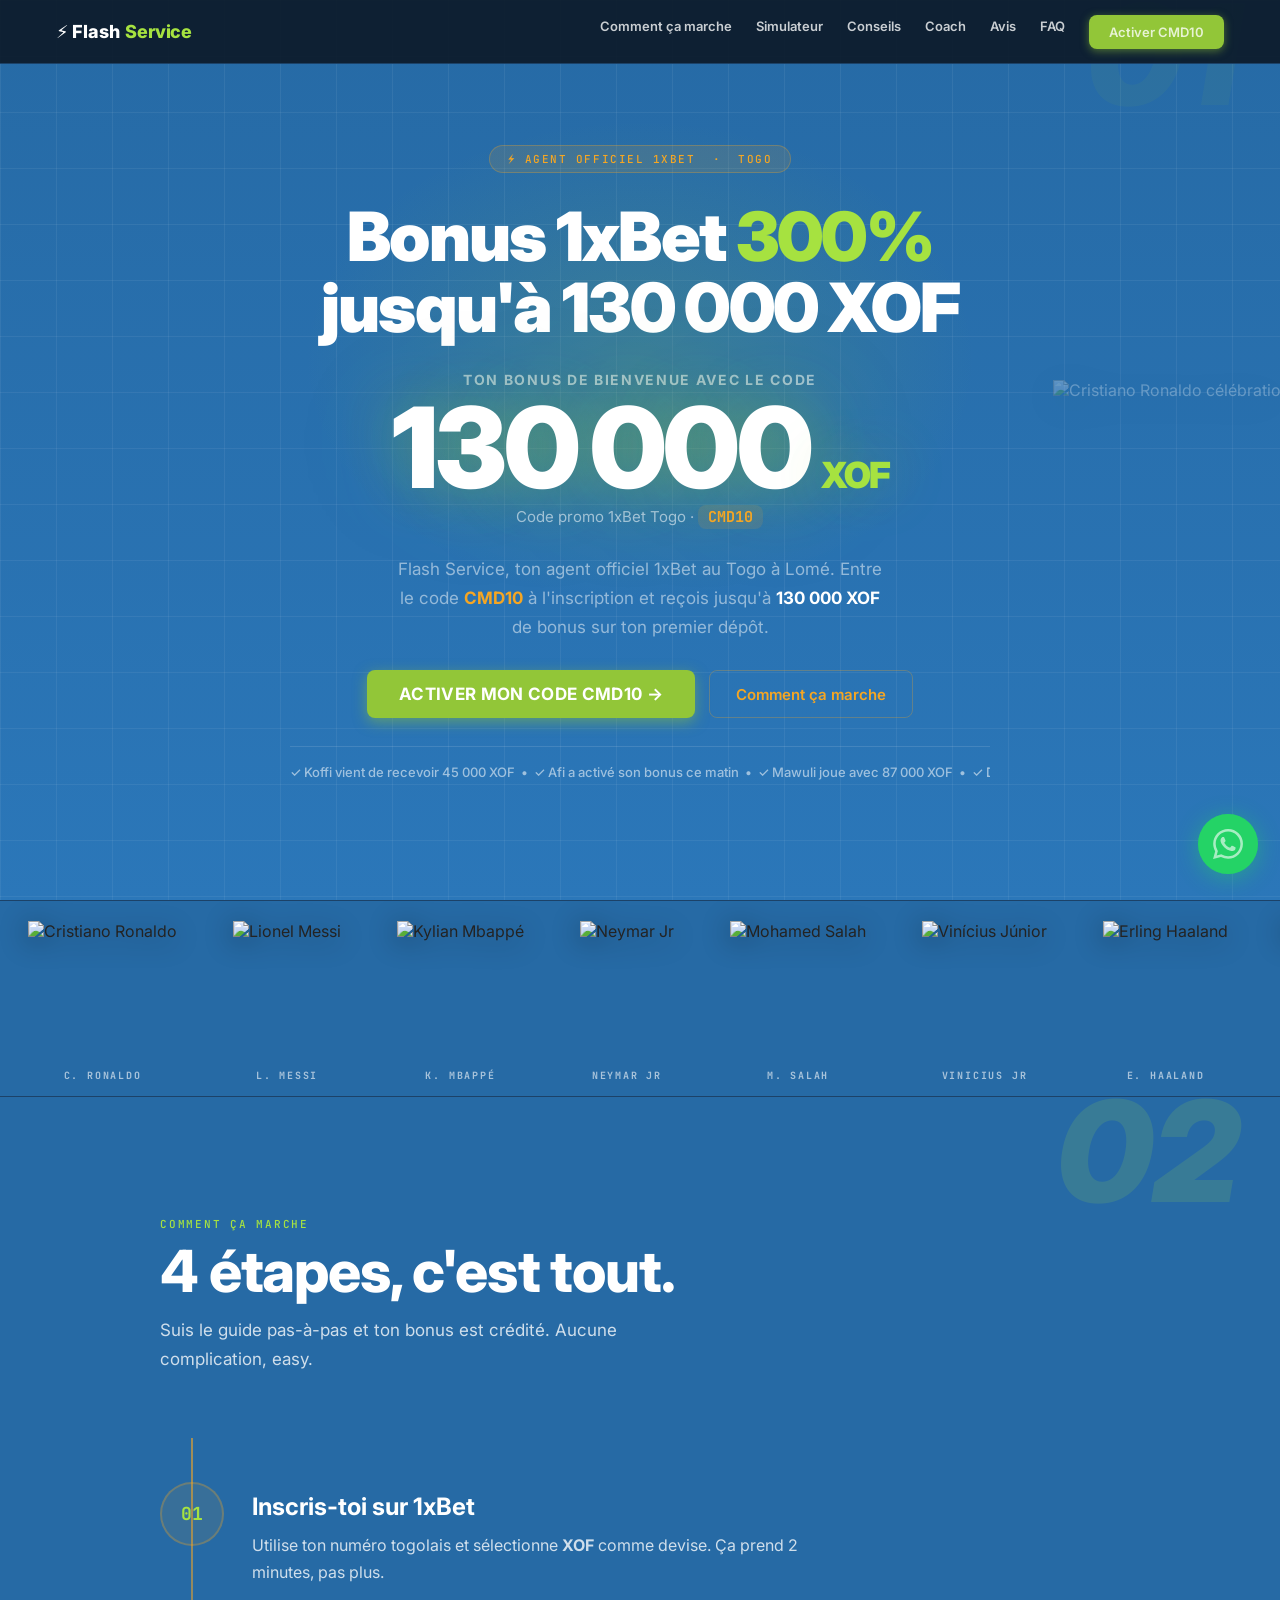
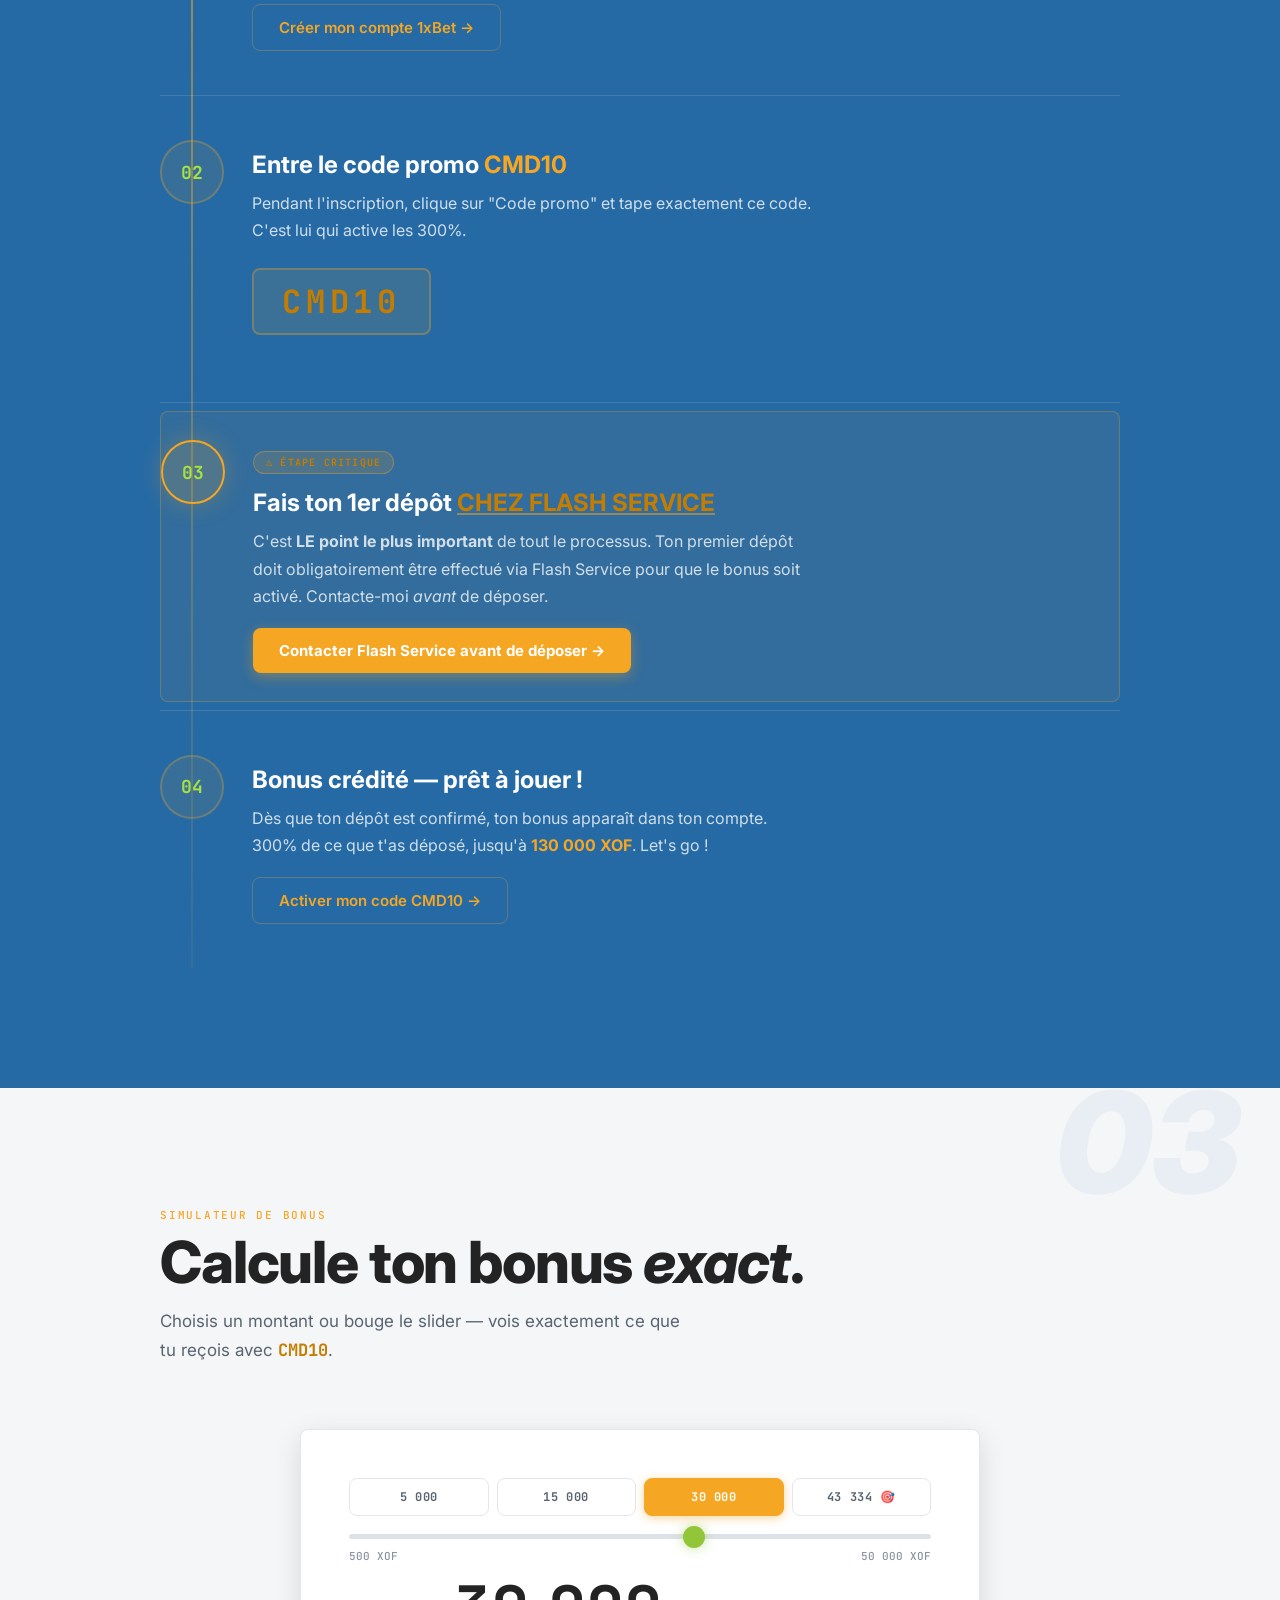
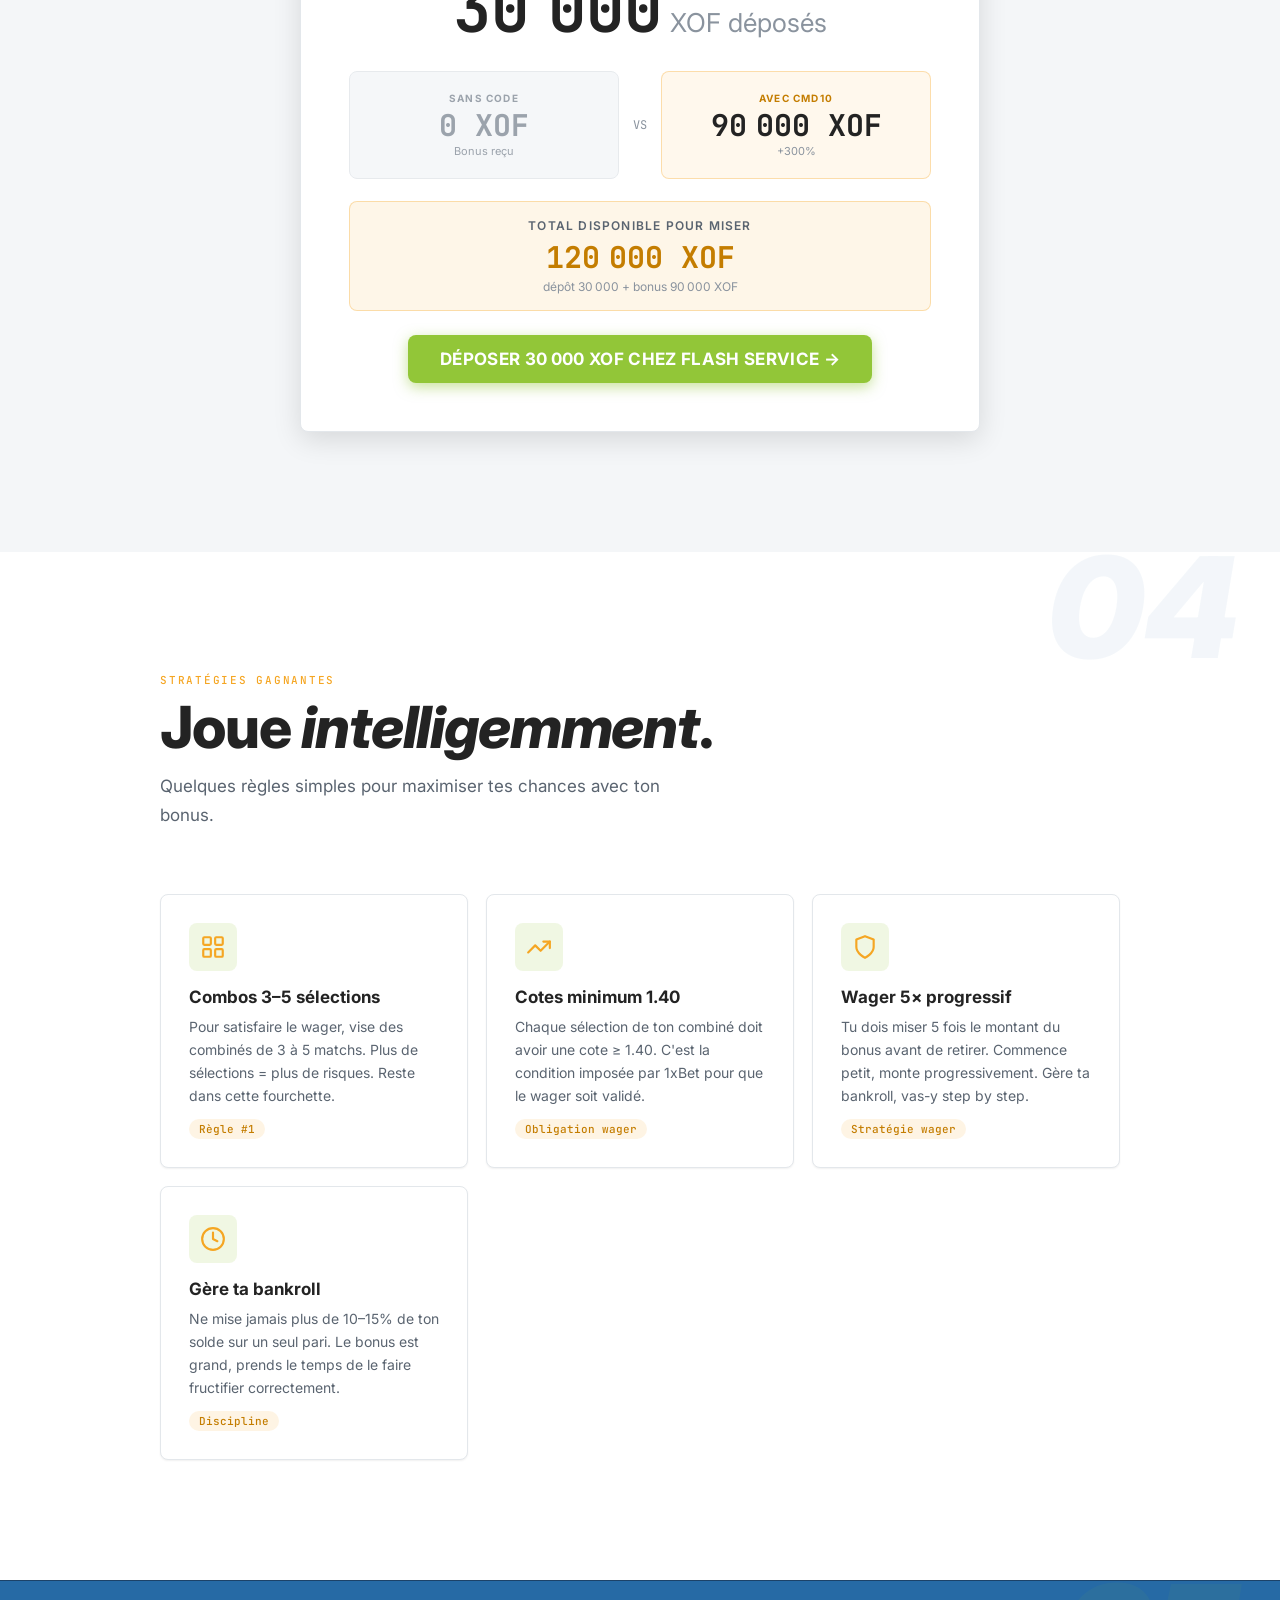
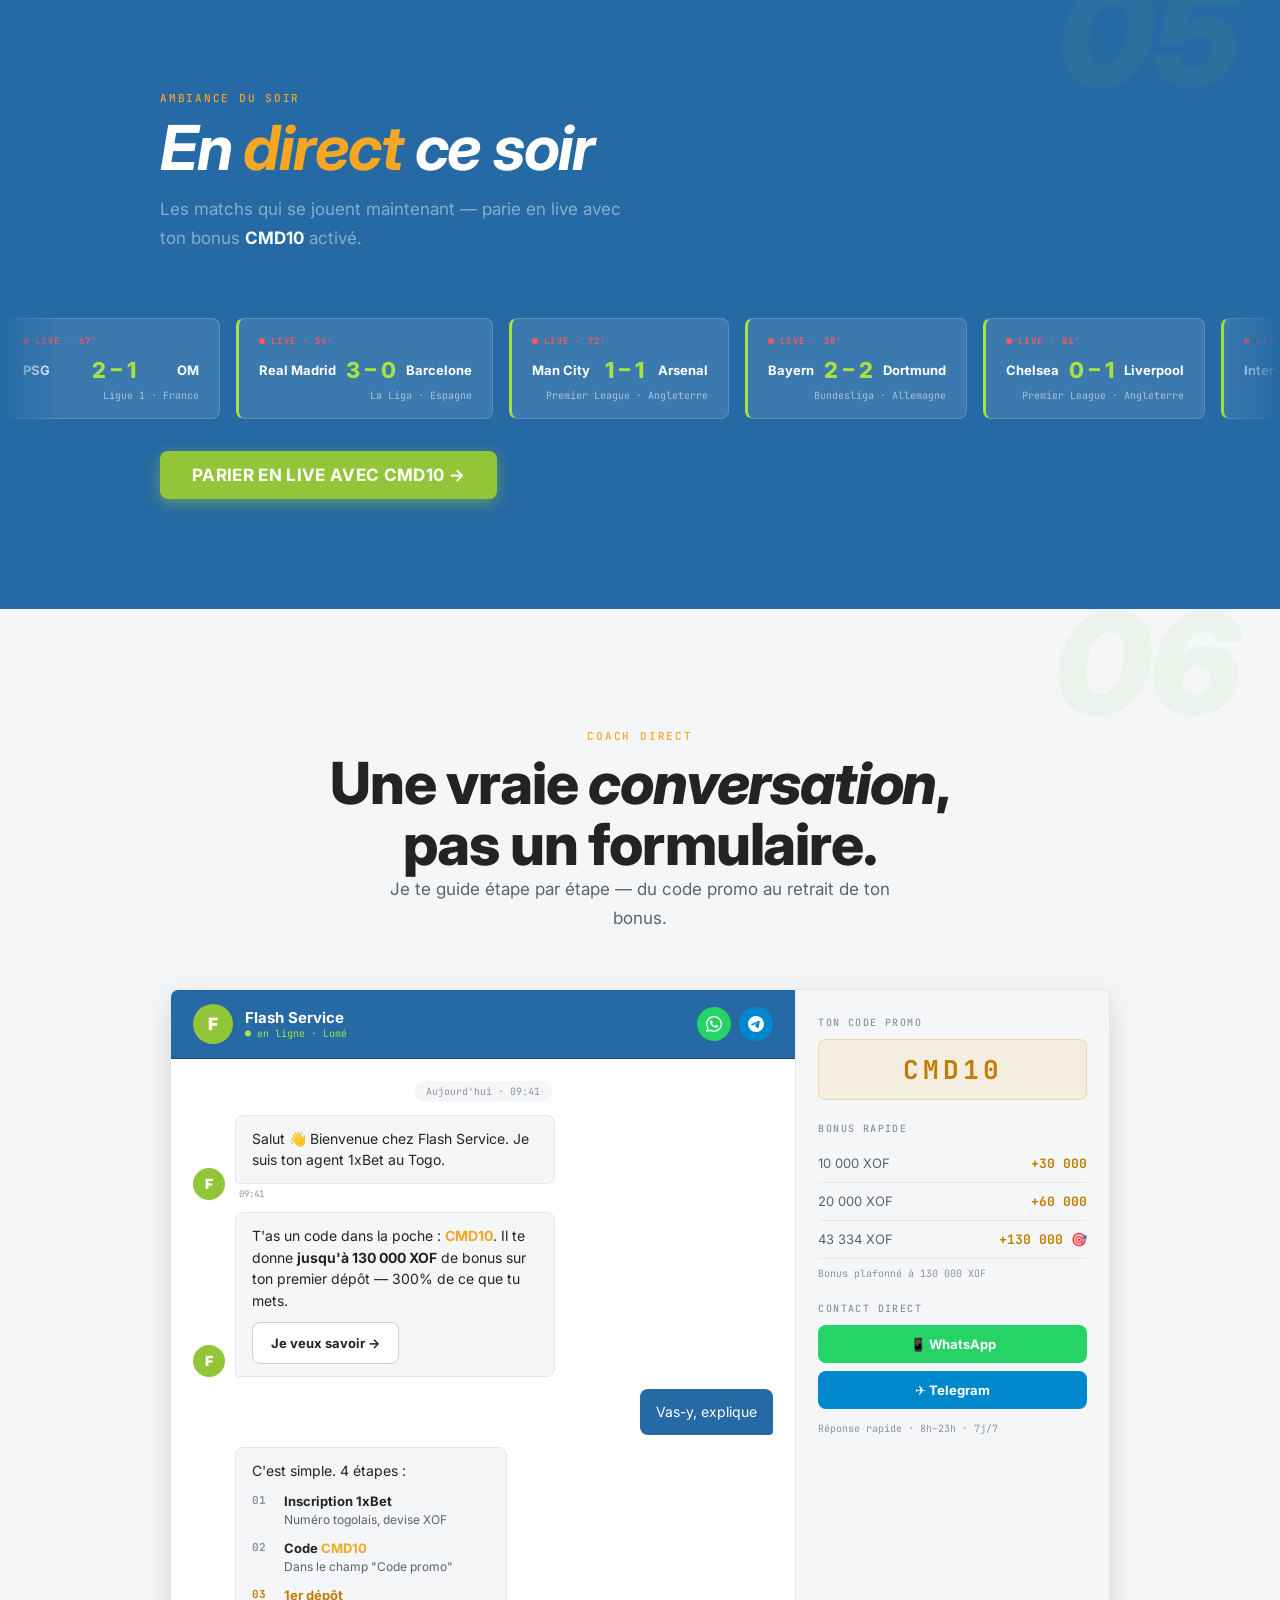
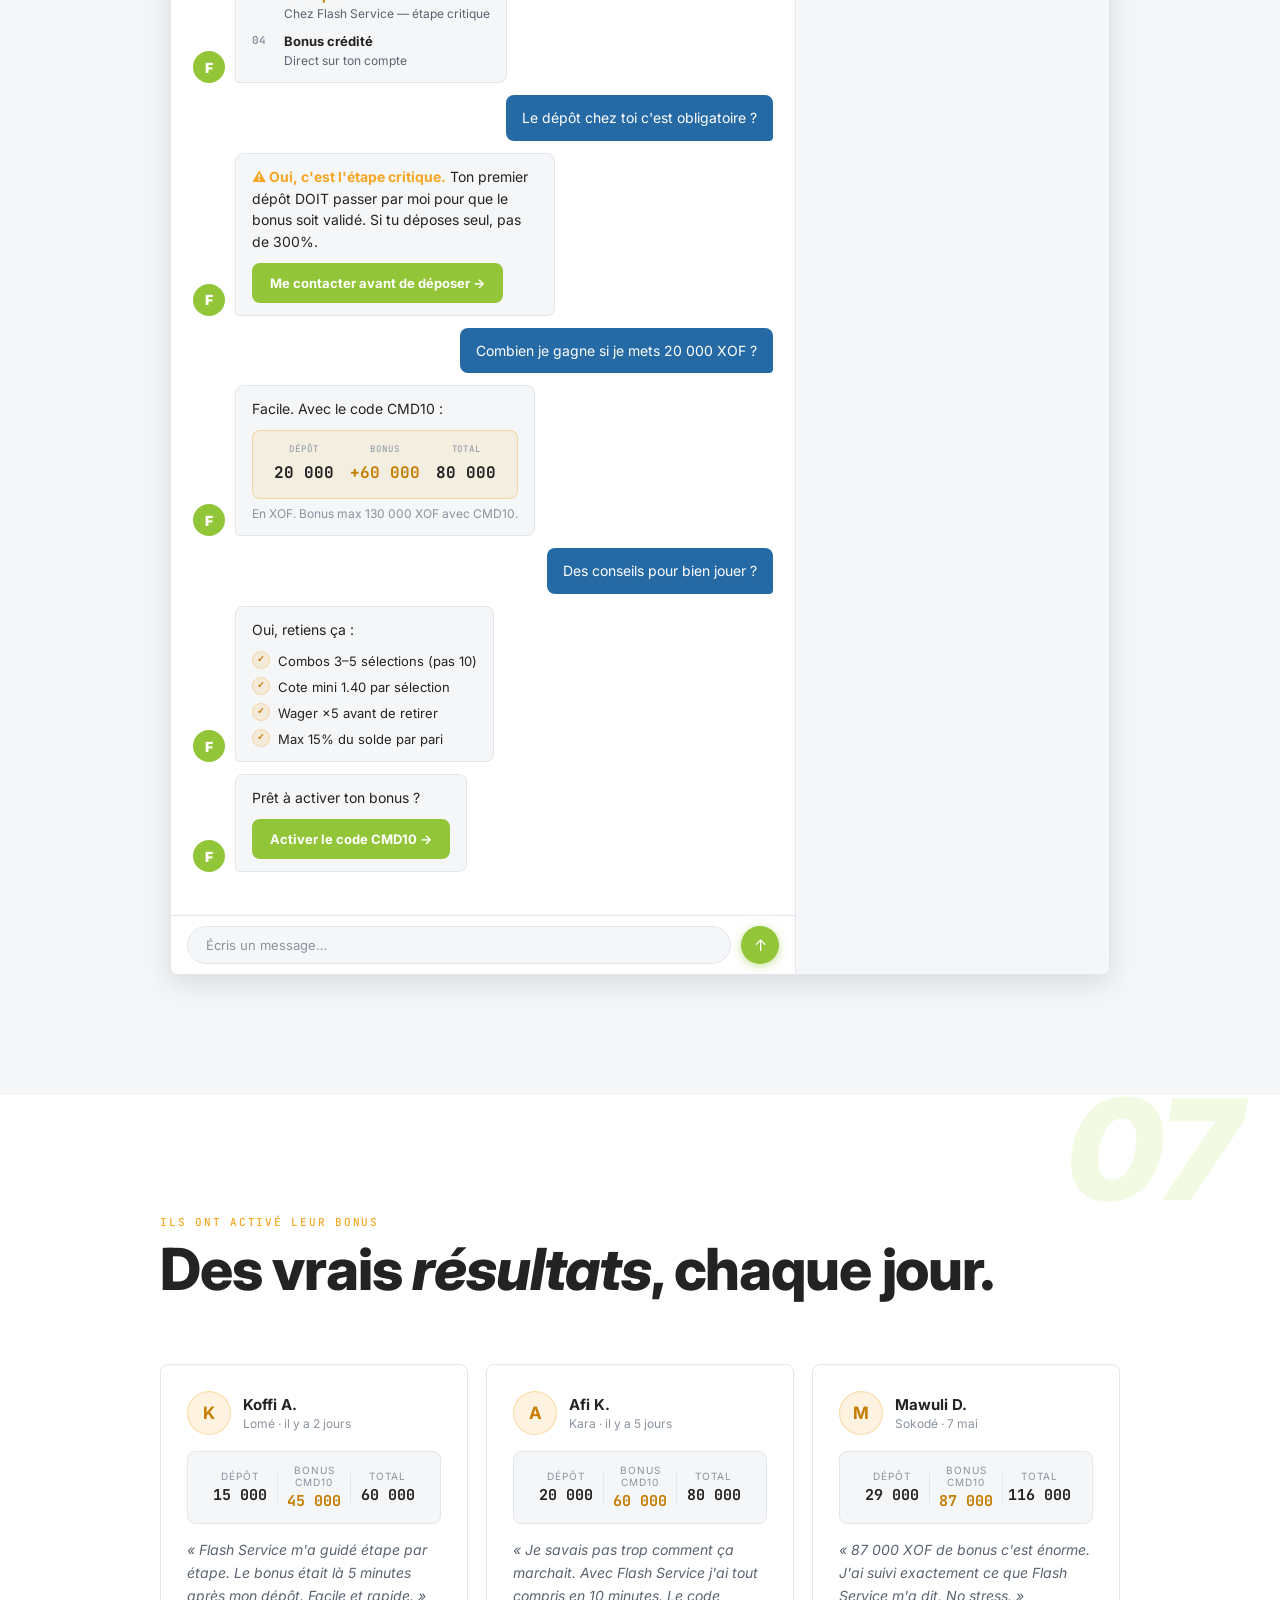
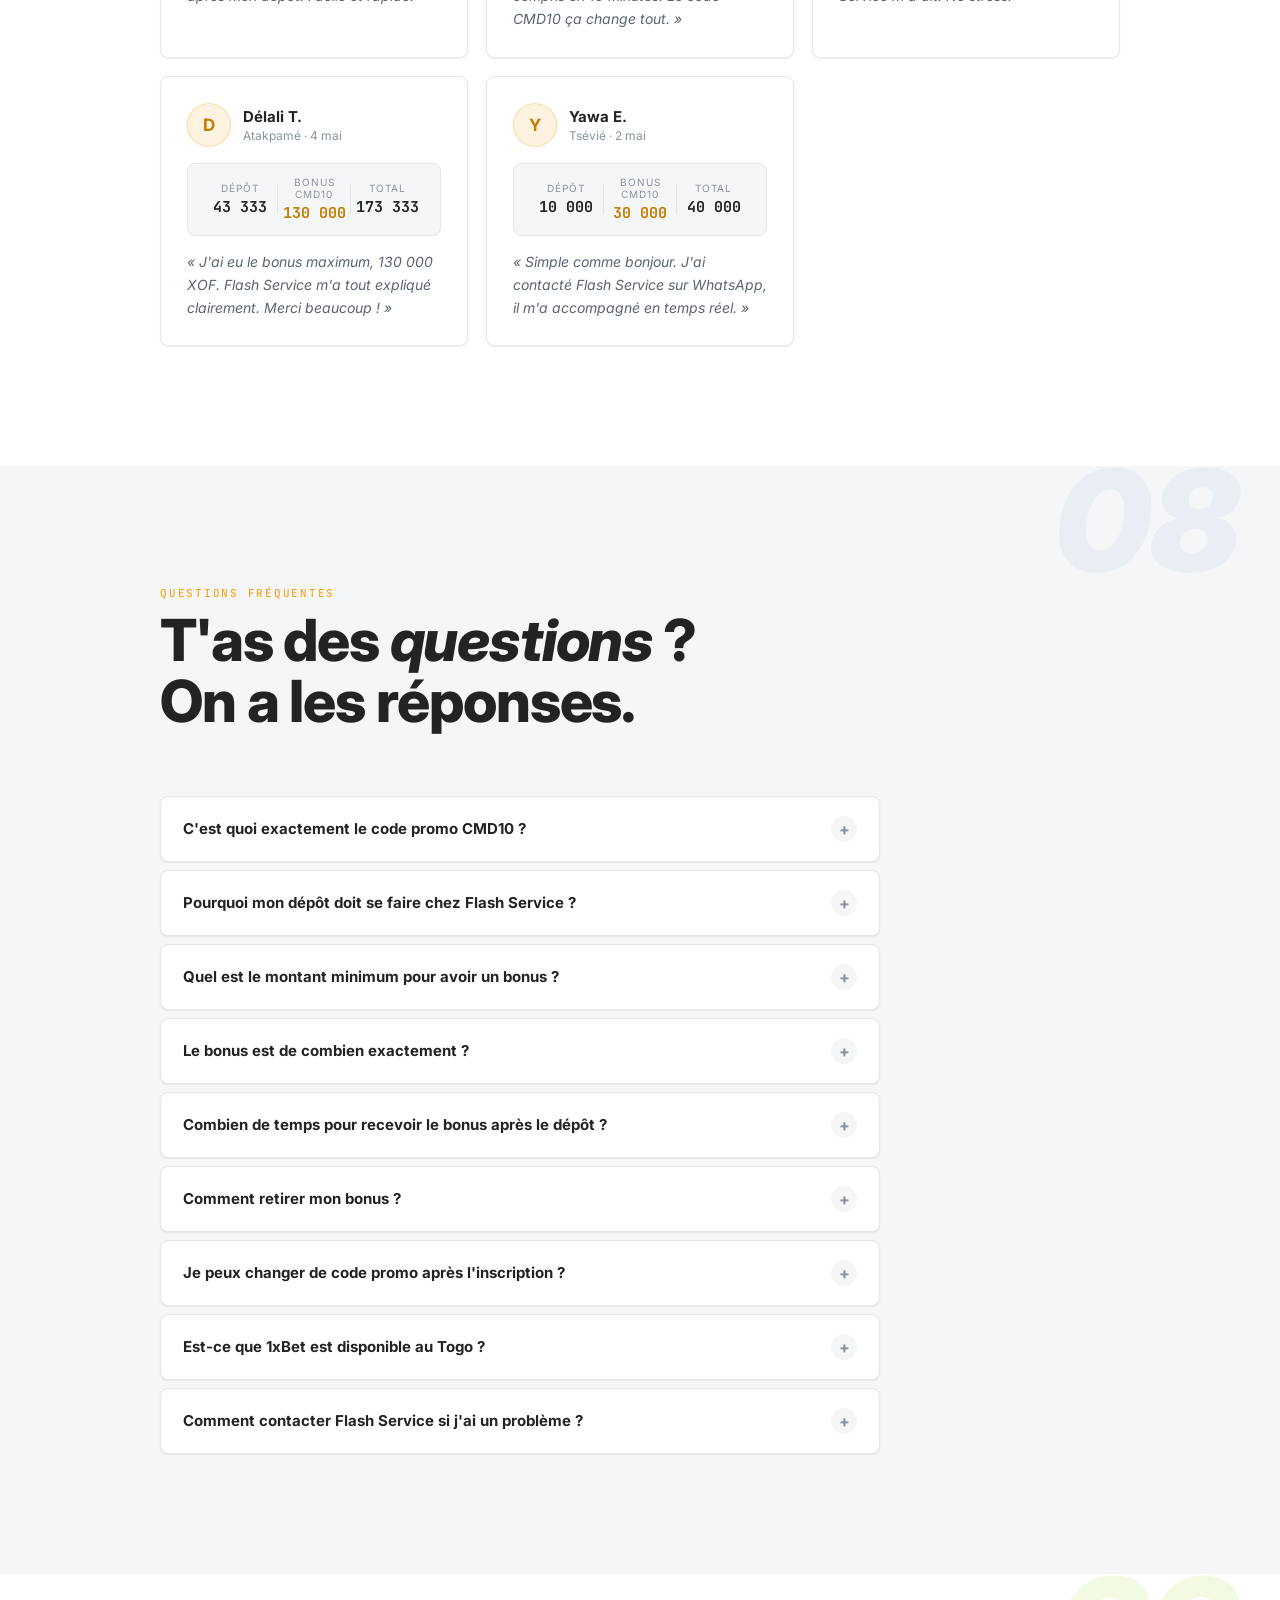
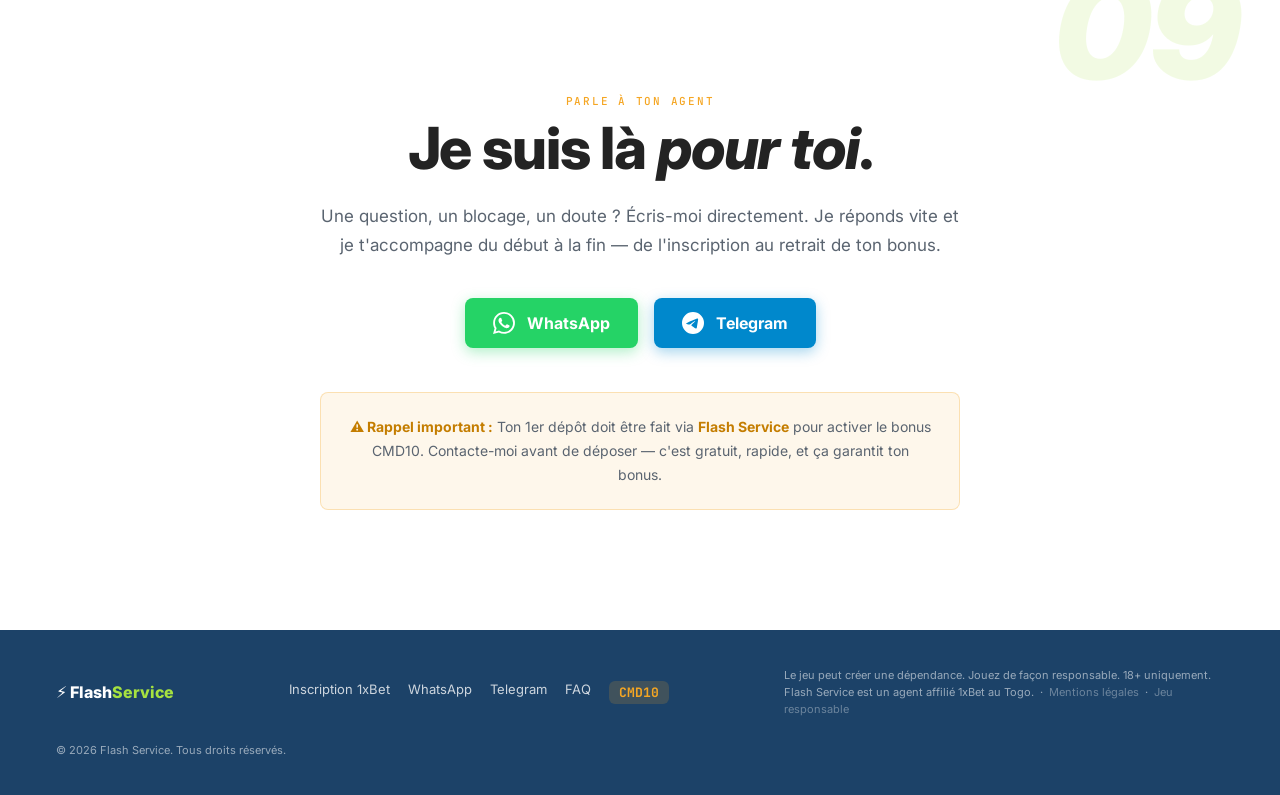
==== commit 8d8509e9: "Fix: chat tips/notes invisible on light background (index.html) The deployed site uses index.html, n" ====
--- a/index.html
+++ b/index.html
@@ -1359,7 +1359,7 @@
                     <div><div class="sm-lbl">Total</div><div class="sm-val">80 000</div></div>
                   </div>
                 </div>
-                <div style="font-size:12px;color:rgba(253,252,247,.45);margin-top:6px">En XOF. Bonus max 130 000 XOF avec CMD10.</div>
+                <div style="font-size:12px;color:var(--ink-mute);margin-top:6px">En XOF. Bonus max 130 000 XOF avec CMD10.</div>
               </div>
             </div>
           </div>
@@ -1374,10 +1374,10 @@
               <div class="a-bubble">
                 Oui, retiens ça :
                 <div class="chat-tips">
-                  <div class="chat-tip"><div class="ct-dot">✓</div><span style="font-size:13px;color:rgba(253,252,247,.75)">Combos 3–5 sélections (pas 10)</span></div>
-                  <div class="chat-tip"><div class="ct-dot">✓</div><span style="font-size:13px;color:rgba(253,252,247,.75)">Cote mini 1.40 par sélection</span></div>
-                  <div class="chat-tip"><div class="ct-dot">✓</div><span style="font-size:13px;color:rgba(253,252,247,.75)">Wager ×5 avant de retirer</span></div>
-                  <div class="chat-tip"><div class="ct-dot">✓</div><span style="font-size:13px;color:rgba(253,252,247,.75)">Max 15% du solde par pari</span></div>
+                  <div class="chat-tip"><div class="ct-dot">✓</div><span style="font-size:13px;color:var(--ink)">Combos 3–5 sélections (pas 10)</span></div>
+                  <div class="chat-tip"><div class="ct-dot">✓</div><span style="font-size:13px;color:var(--ink)">Cote mini 1.40 par sélection</span></div>
+                  <div class="chat-tip"><div class="ct-dot">✓</div><span style="font-size:13px;color:var(--ink)">Wager ×5 avant de retirer</span></div>
+                  <div class="chat-tip"><div class="ct-dot">✓</div><span style="font-size:13px;color:var(--ink)">Max 15% du solde par pari</span></div>
                 </div>
               </div>
             </div>
@@ -1413,7 +1413,7 @@
           <div class="cs-bonus-row"><span class="cs-bonus-dep">10 000 XOF</span><span class="cs-bonus-val">+30 000</span></div>
           <div class="cs-bonus-row"><span class="cs-bonus-dep">20 000 XOF</span><span class="cs-bonus-val">+60 000</span></div>
           <div class="cs-bonus-row"><span class="cs-bonus-dep">43 334 XOF</span><span class="cs-bonus-val">+130 000 🎯</span></div>
-          <div style="font-family:var(--ff-mono);font-size:10px;color:rgba(253,252,247,.25);margin-top:8px">Bonus plafonné à 130 000 XOF</div>
+          <div style="font-family:var(--ff-mono);font-size:10px;color:var(--ink-mute);margin-top:8px">Bonus plafonné à 130 000 XOF</div>
         </div>
         <div>
           <div class="cs-label">Contact direct</div>
@@ -1421,7 +1421,7 @@
             <a href="https://wa.me/qr/67KJS4IK23KJP1" target="_blank" rel="noopener" class="cs-contact-btn" style="background:#25d366">📱 WhatsApp</a>
             <a href="https://t.me/SYrecharge" target="_blank" rel="noopener" class="cs-contact-btn" style="background:#0088cc">✈ Telegram</a>
           </div>
-          <div style="font-family:var(--ff-mono);font-size:10px;color:rgba(253,252,247,.25);margin-top:12px;line-height:1.6">Réponse rapide · 8h–23h · 7j/7</div>
+          <div style="font-family:var(--ff-mono);font-size:10px;color:var(--ink-mute);margin-top:12px;line-height:1.6">Réponse rapide · 8h–23h · 7j/7</div>
         </div>
       </div>
 
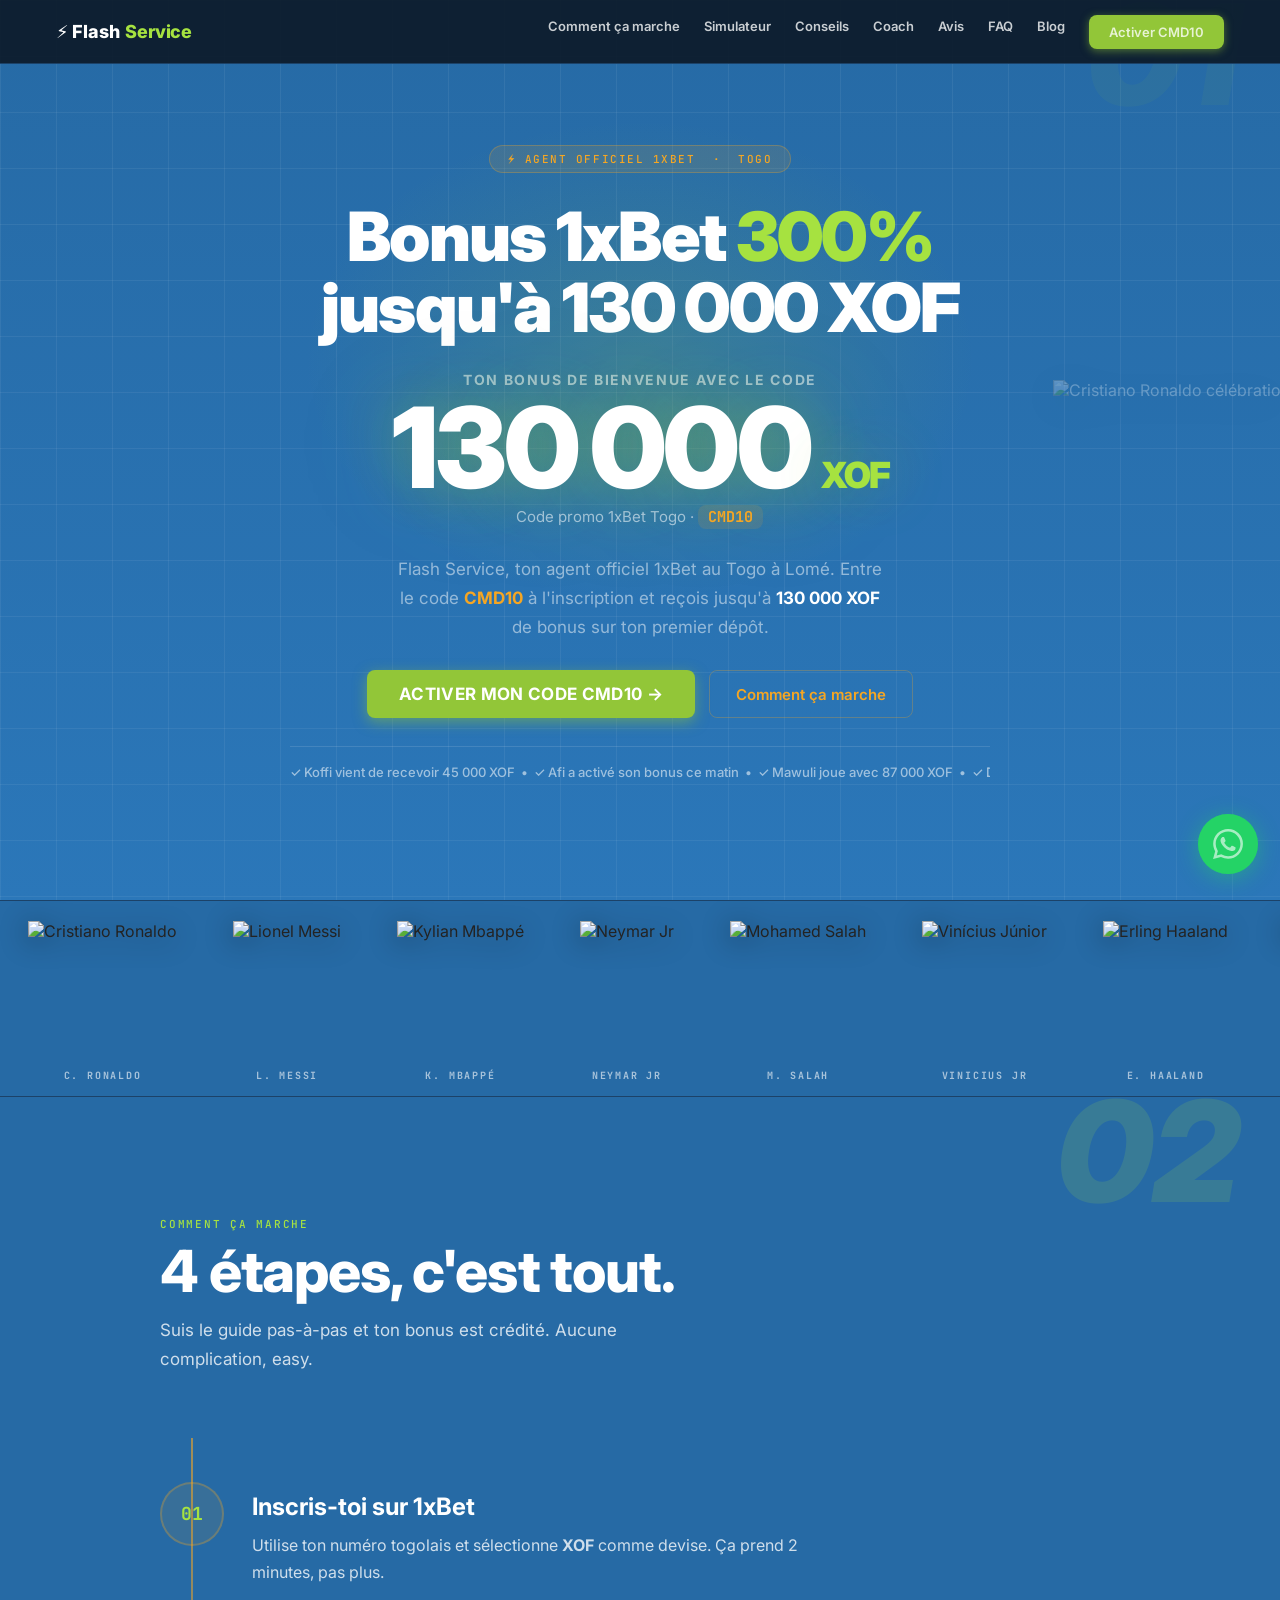
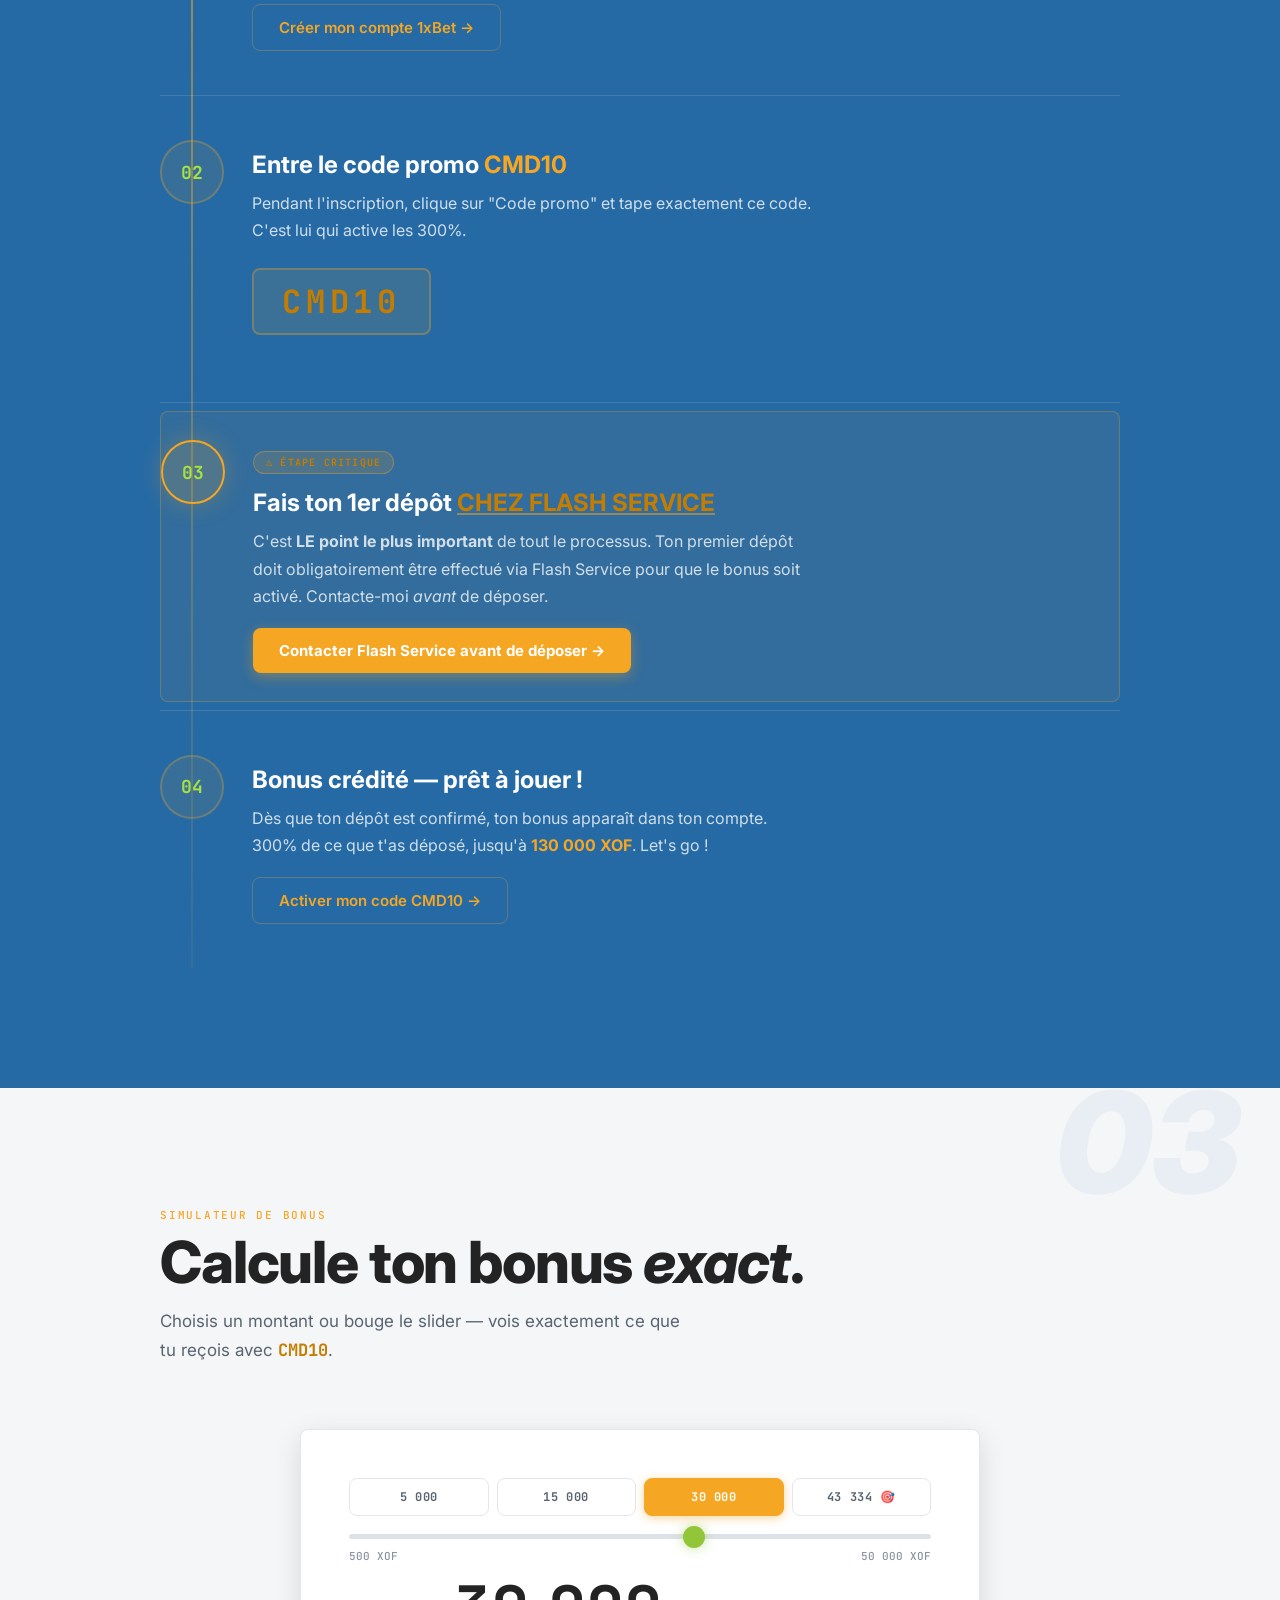
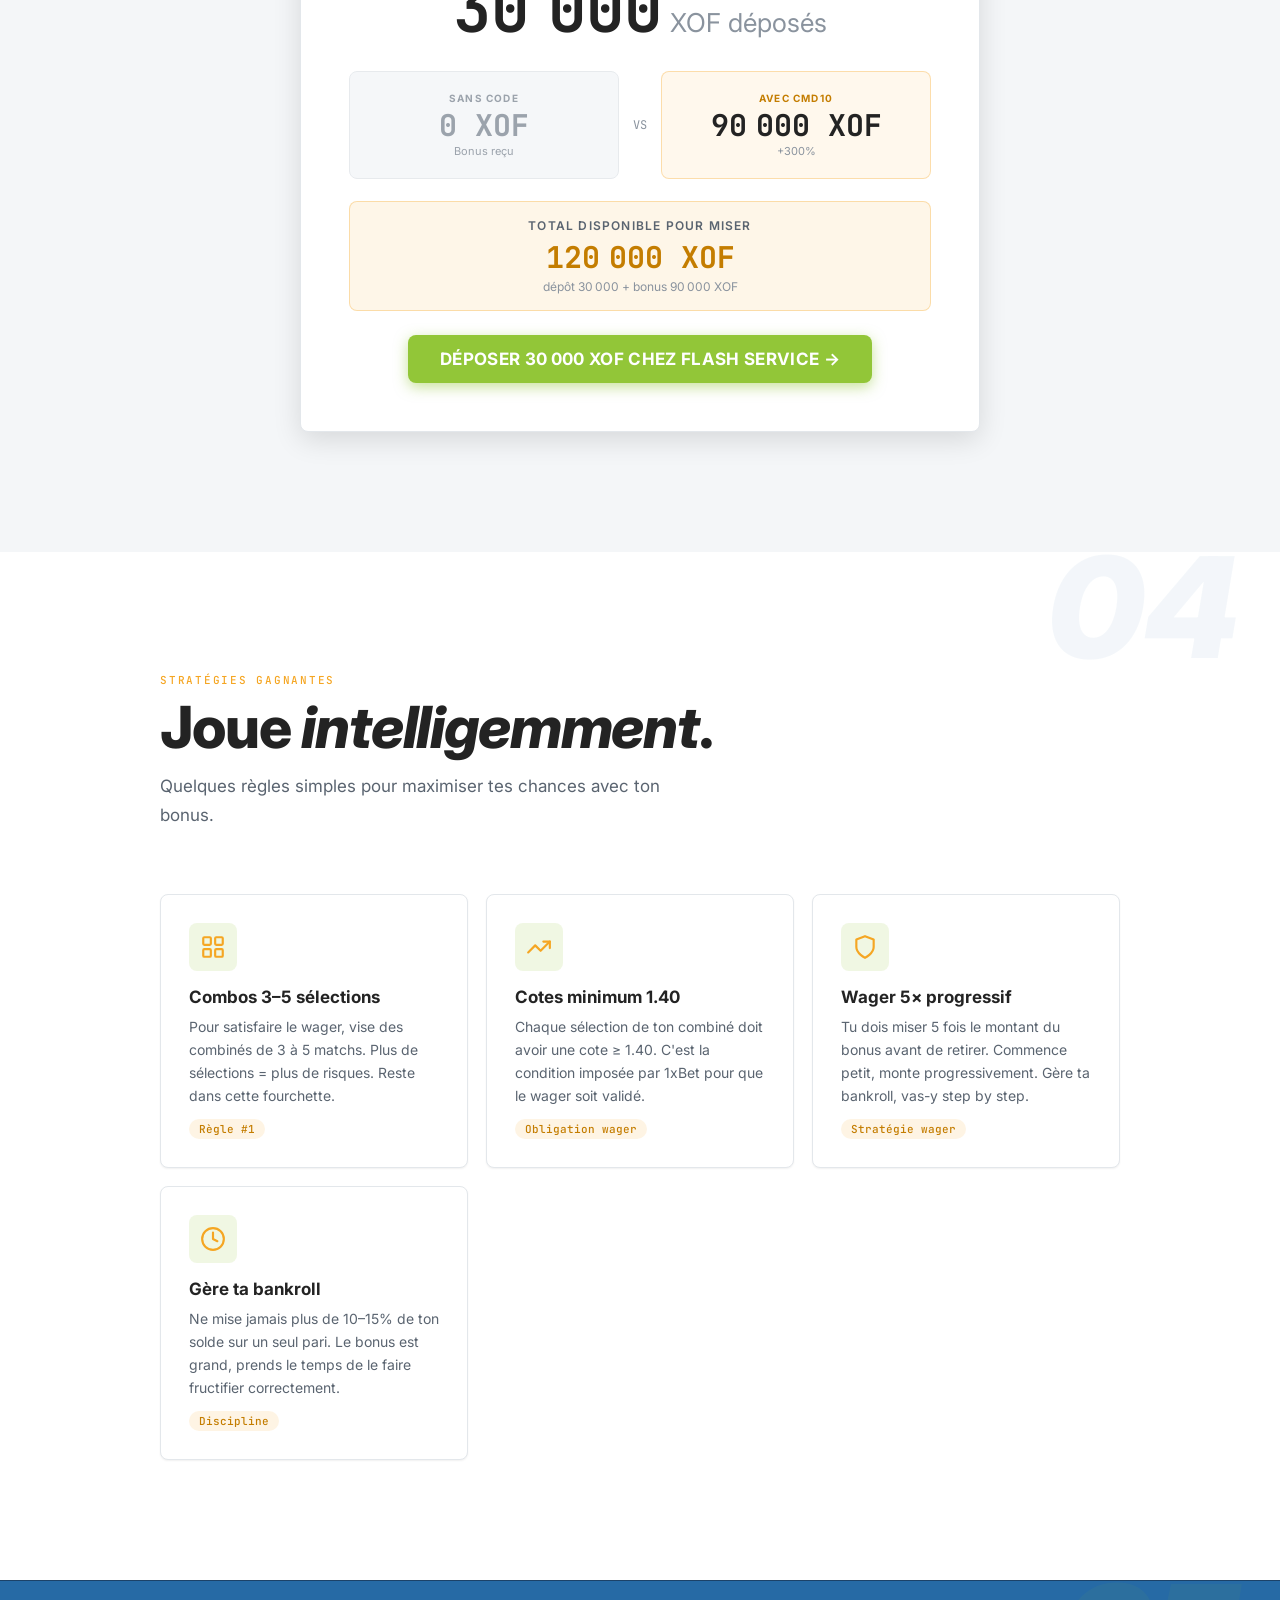
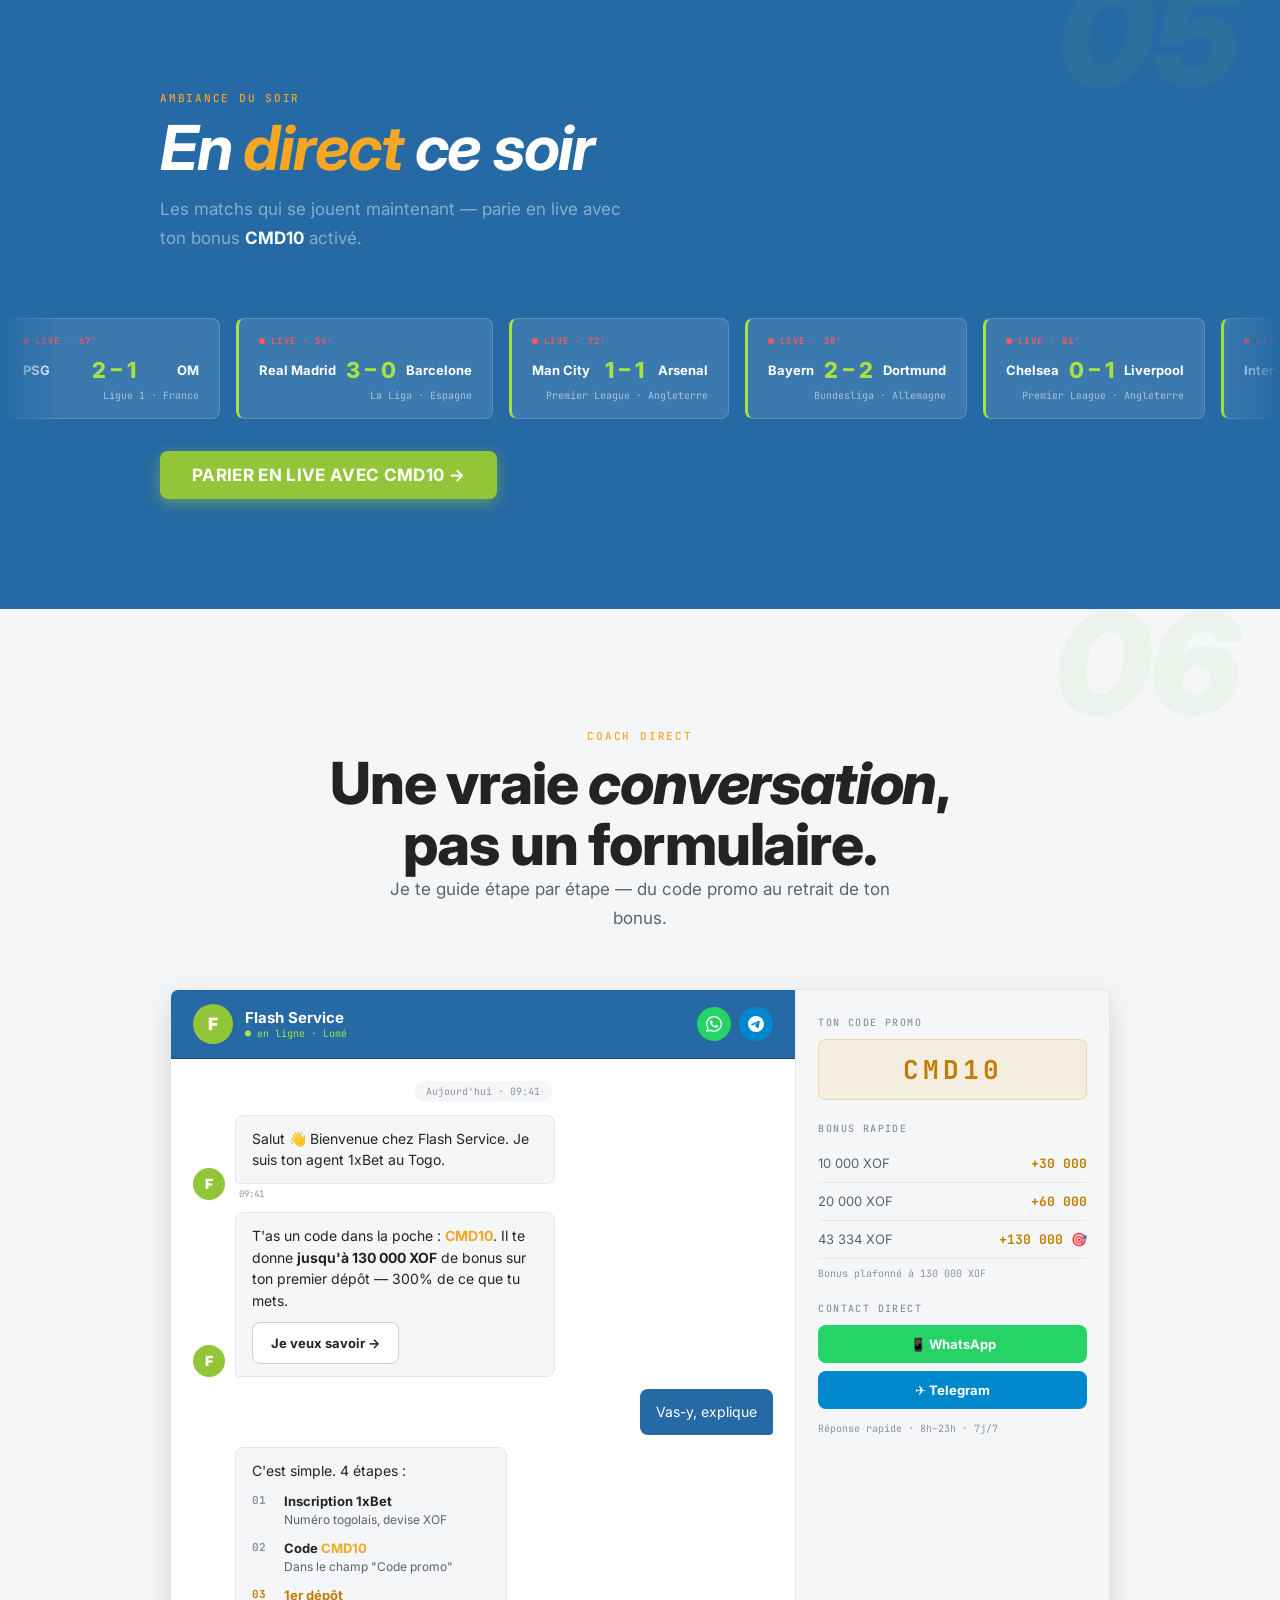
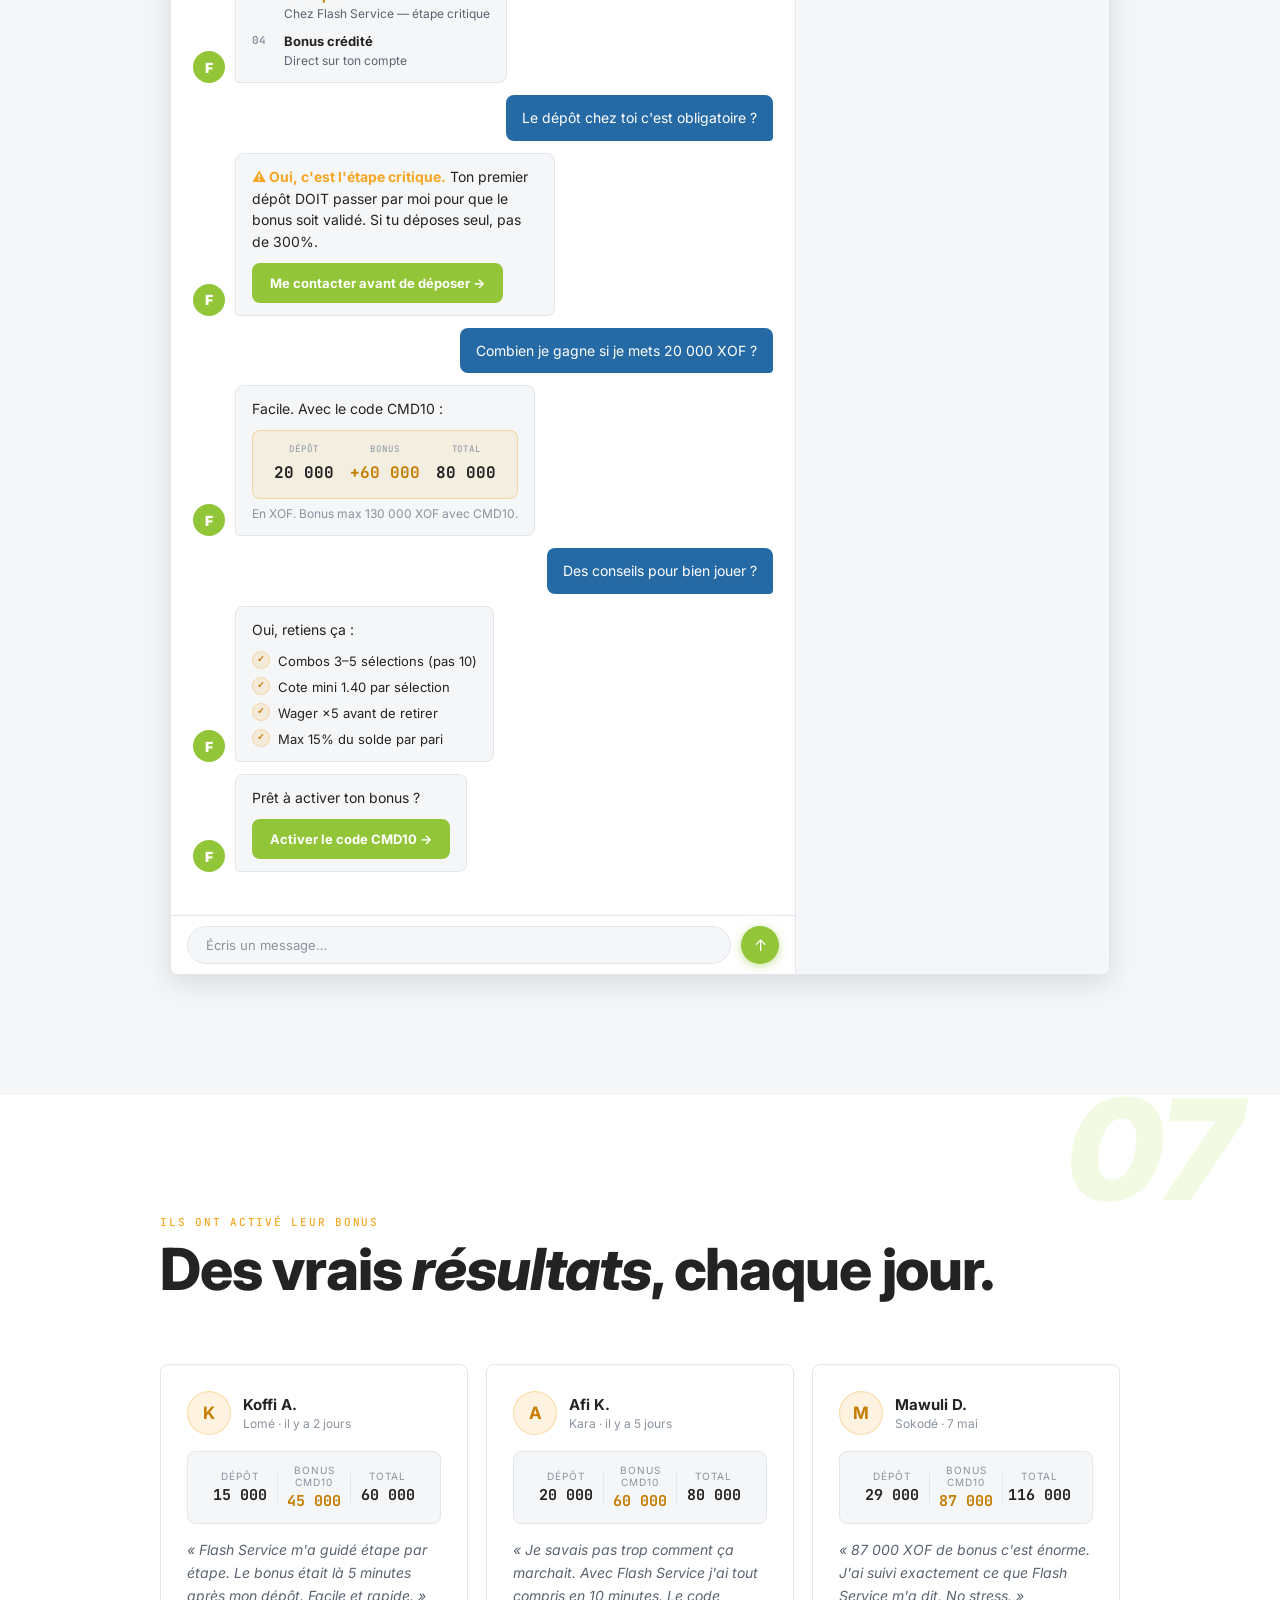
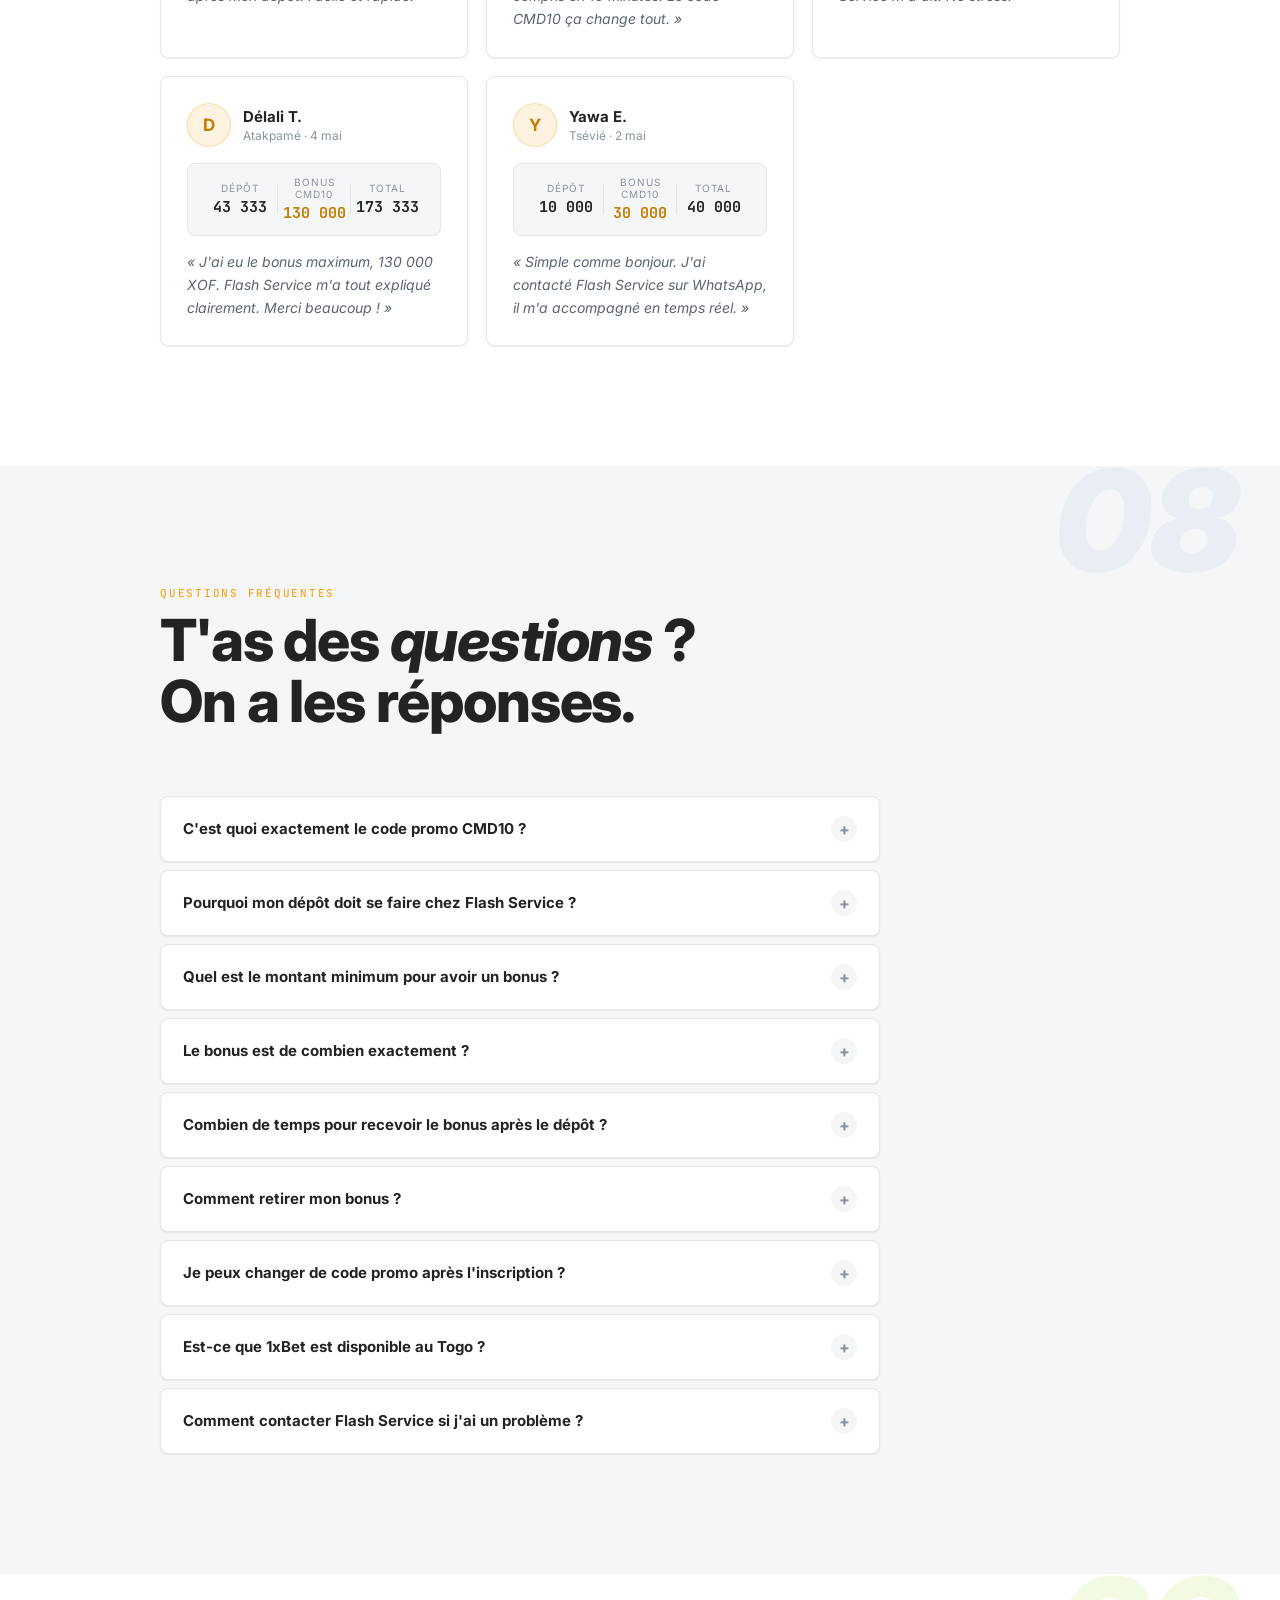
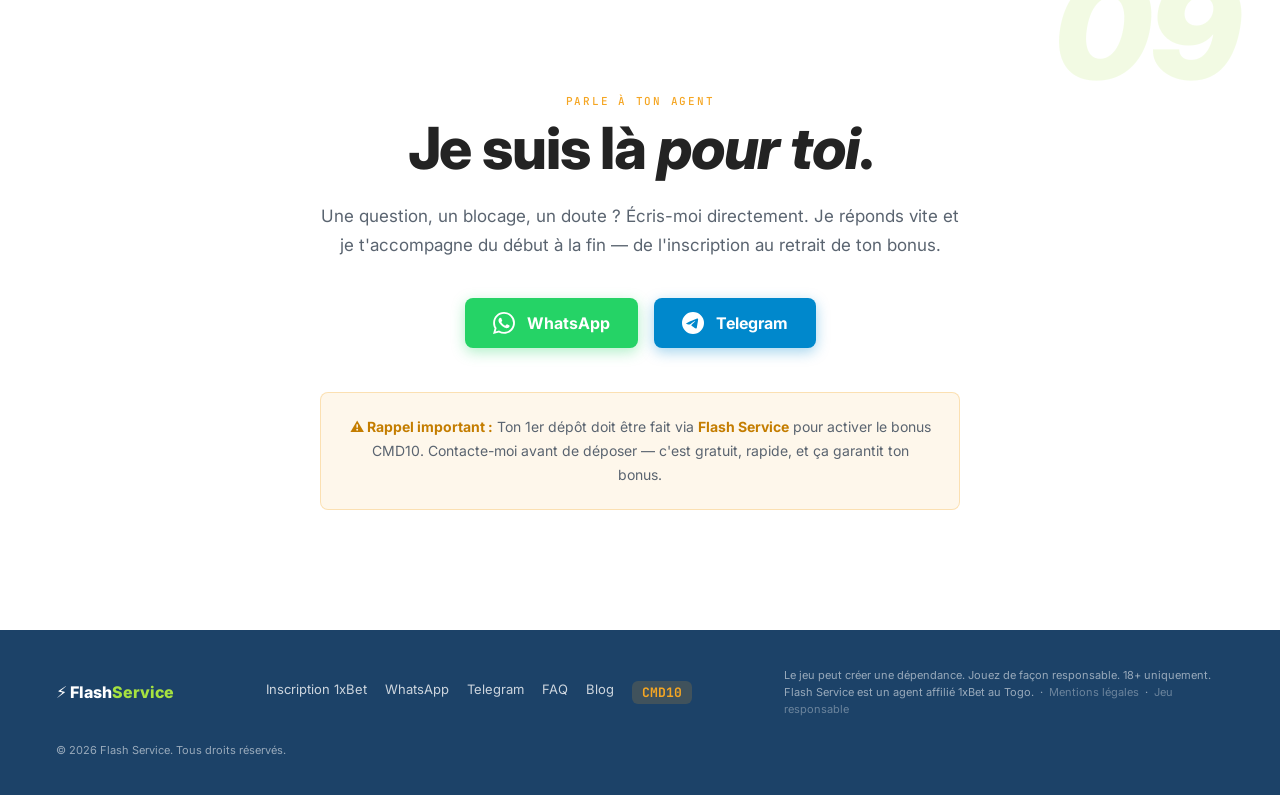
==== commit 19704229: "Add Blog nav link to header and footer navigation https://claude.ai/code/session_01PULotyEHmPzTKbWp8" ====
--- a/index.html
+++ b/index.html
@@ -7,11 +7,11 @@
 <!-- ── SEO CORE ── -->
 <title>Code Promo 1xBet Togo CMD10 — Bonus 300% jusqu'à 130 000 XOF | Flash Service</title>
 <meta name="description" content="Active le code promo CMD10 sur 1xBet au Togo et reçois 300% de bonus sur ton 1er dépôt — jusqu'à 130 000 XOF. Flash Service, agent officiel 1xBet à Lomé. Inscription gratuite, bonus immédiat.">
-<meta name="keywords" content="code promo 1xBet Togo, CMD10, bonus 1xBet, 130000 XOF, agent 1xBet Lomé, inscription 1xBet Togo, bonus bienvenue 1xBet, Flash Service Togo, 1xBet bonus dépôt, code réduction 1xBet">
+<meta name="keywords" content="1xBet Togo, code promo 1xBet, CMD10, bonus 1xBet 300%, paris sportifs Togo, comment gagner argent en ligne Togo, agent 1xBet Lomé, inscription 1xBet Togo, bonus bienvenue 1xBet, Flash Service Togo, 1xBet avis Togo, retrait 1xBet Mobile Money, pronostics football Togo">
 <meta name="robots" content="index, follow, max-snippet:-1, max-image-preview:large">
 <meta name="author" content="Flash Service">
 <meta name="language" content="French">
-<link rel="canonical" href="https://faleryo.github.io/flash-service/">
+<link rel="canonical" href="https://flashservice.org/">
 
 <!-- ── GÉO (référencement local Togo) ── -->
 <meta name="geo.region" content="TG-C">
@@ -23,10 +23,10 @@
 <meta property="og:type" content="website">
 <meta property="og:title" content="Code CMD10 — Bonus 1xBet 300% jusqu'à 130 000 XOF | Togo">
 <meta property="og:description" content="Flash Service, agent officiel 1xBet au Togo. Code CMD10 = 300% sur ton 1er dépôt. Jusqu'à 130 000 XOF de bonus garanti. Contacte-moi sur WhatsApp.">
-<meta property="og:url" content="https://faleryo.github.io/flash-service/">
+<meta property="og:url" content="https://flashservice.org/">
 <meta property="og:locale" content="fr_TG">
 <meta property="og:site_name" content="Flash Service — Agent 1xBet Togo">
-<meta property="og:image" content="https://faleryo.github.io/flash-service/og-image.jpg">
+<meta property="og:image" content="https://flashservice.org/og-image.jpg">
 <meta property="og:image:width" content="1200">
 <meta property="og:image:height" content="630">
 <meta property="og:image:alt" content="Code promo CMD10 — Bonus 1xBet 300% jusqu'à 130 000 XOF au Togo">
@@ -35,7 +35,7 @@
 <meta name="twitter:card" content="summary_large_image">
 <meta name="twitter:title" content="Bonus 1xBet Togo — Code CMD10 | +130 000 XOF">
 <meta name="twitter:description" content="Agent officiel 1xBet Lomé Togo. Code CMD10 = 300% bonus sur 1er dépôt. Flash Service.">
-<meta name="twitter:image" content="https://faleryo.github.io/flash-service/og-image.jpg">
+<meta name="twitter:image" content="https://flashservice.org/og-image.jpg">
 
 <!-- ── PERFORMANCE ── -->
 <link rel="dns-prefetch" href="//r2.thesportsdb.com">
@@ -905,6 +905,7 @@
     <li><a href="#coach-chat">Coach</a></li>
     <li><a href="#temoignages">Avis</a></li>
     <li><a href="#faq">FAQ</a></li>
+    <li><a href="/blog/">Blog</a></li>
     <li><a href="#contact" class="nav-btn">Activer CMD10</a></li>
   </ul>
   <a href="https://reffpa.com/L?tag=d_2916557m_97c_&site=2916557&ad=97" target="_blank" rel="noopener" class="nav-btn nav-mobile">CMD10 →</a>
@@ -1618,6 +1619,7 @@
     <a href="https://wa.me/qr/67KJS4IK23KJP1" target="_blank" rel="noopener">WhatsApp</a>
     <a href="https://t.me/SYrecharge" target="_blank" rel="noopener">Telegram</a>
     <a href="#faq">FAQ</a>
+    <a href="/blog/">Blog</a>
     <span class="footer-code">CMD10</span>
   </div>
   <p class="footer-disc">Le jeu peut créer une dépendance. Jouez de façon responsable. 18+ uniquement. Flash Service est un agent affilié 1xBet au Togo. &nbsp;·&nbsp; <a href="#" style="color:rgba(255,255,255,.35)">Mentions légales</a> &nbsp;·&nbsp; <a href="#" style="color:rgba(255,255,255,.35)">Jeu responsable</a></p>
@@ -1638,7 +1640,7 @@
       "@type": "LocalBusiness",
       "name": "Flash Service",
       "description": "Agent officiel 1xBet au Togo. Code promo CMD10 pour recevoir 300% de bonus sur le premier dépôt, jusqu'à 130 000 XOF.",
-      "url": "https://faleryo.github.io/flash-service",
+      "url": "https://flashservice.org",
       "address": {
         "@type": "PostalAddress",
         "addressLocality": "Lomé",
@@ -1744,11 +1746,11 @@
     {
       "@type": "WebSite",
       "name": "Flash Service",
-      "url": "https://faleryo.github.io/flash-service",
+      "url": "https://flashservice.org",
       "description": "Agent officiel 1xBet Togo — Code promo CMD10 — Bonus 300% jusqu'à 130 000 XOF",
       "potentialAction": {
         "@type": "SearchAction",
-        "target": "https://faleryo.github.io/flash-service/?q={search_term_string}",
+        "target": "https://flashservice.org/?q={search_term_string}",
         "query-input": "required name=search_term_string"
       }
     }
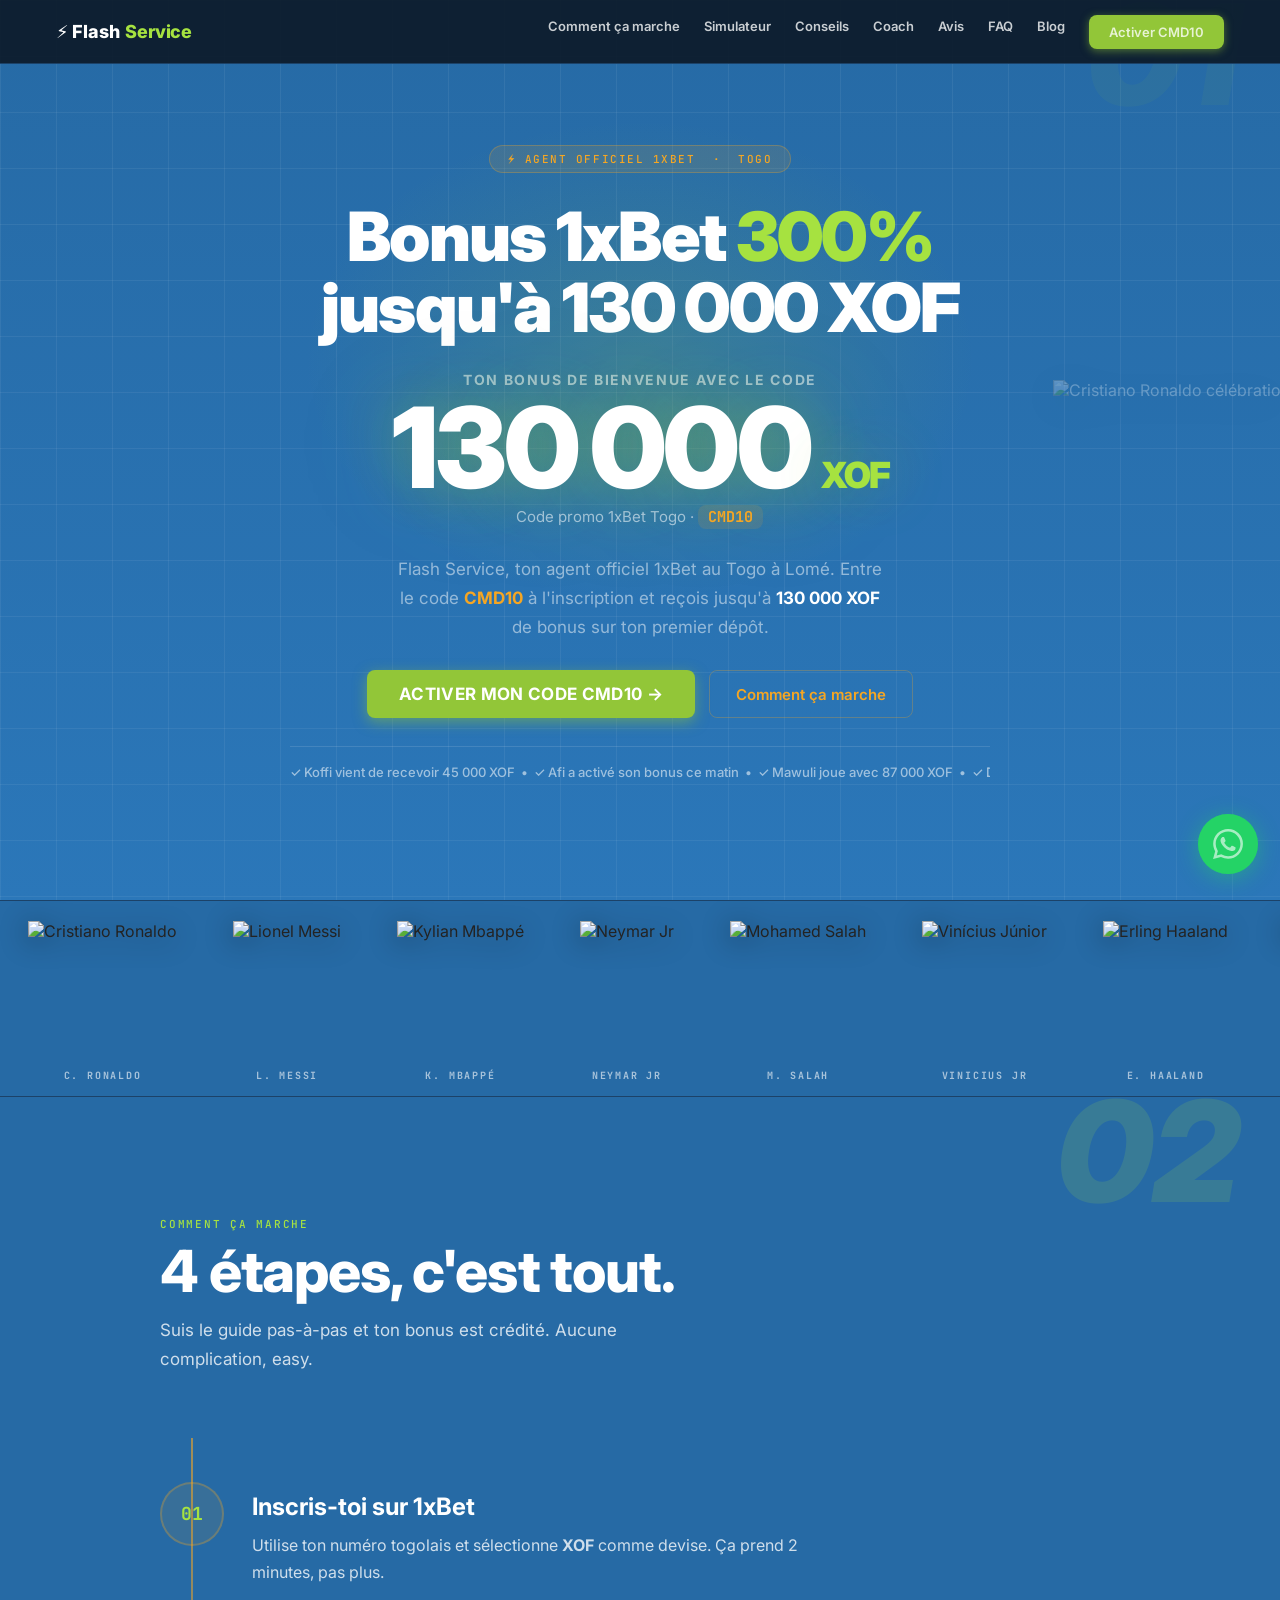
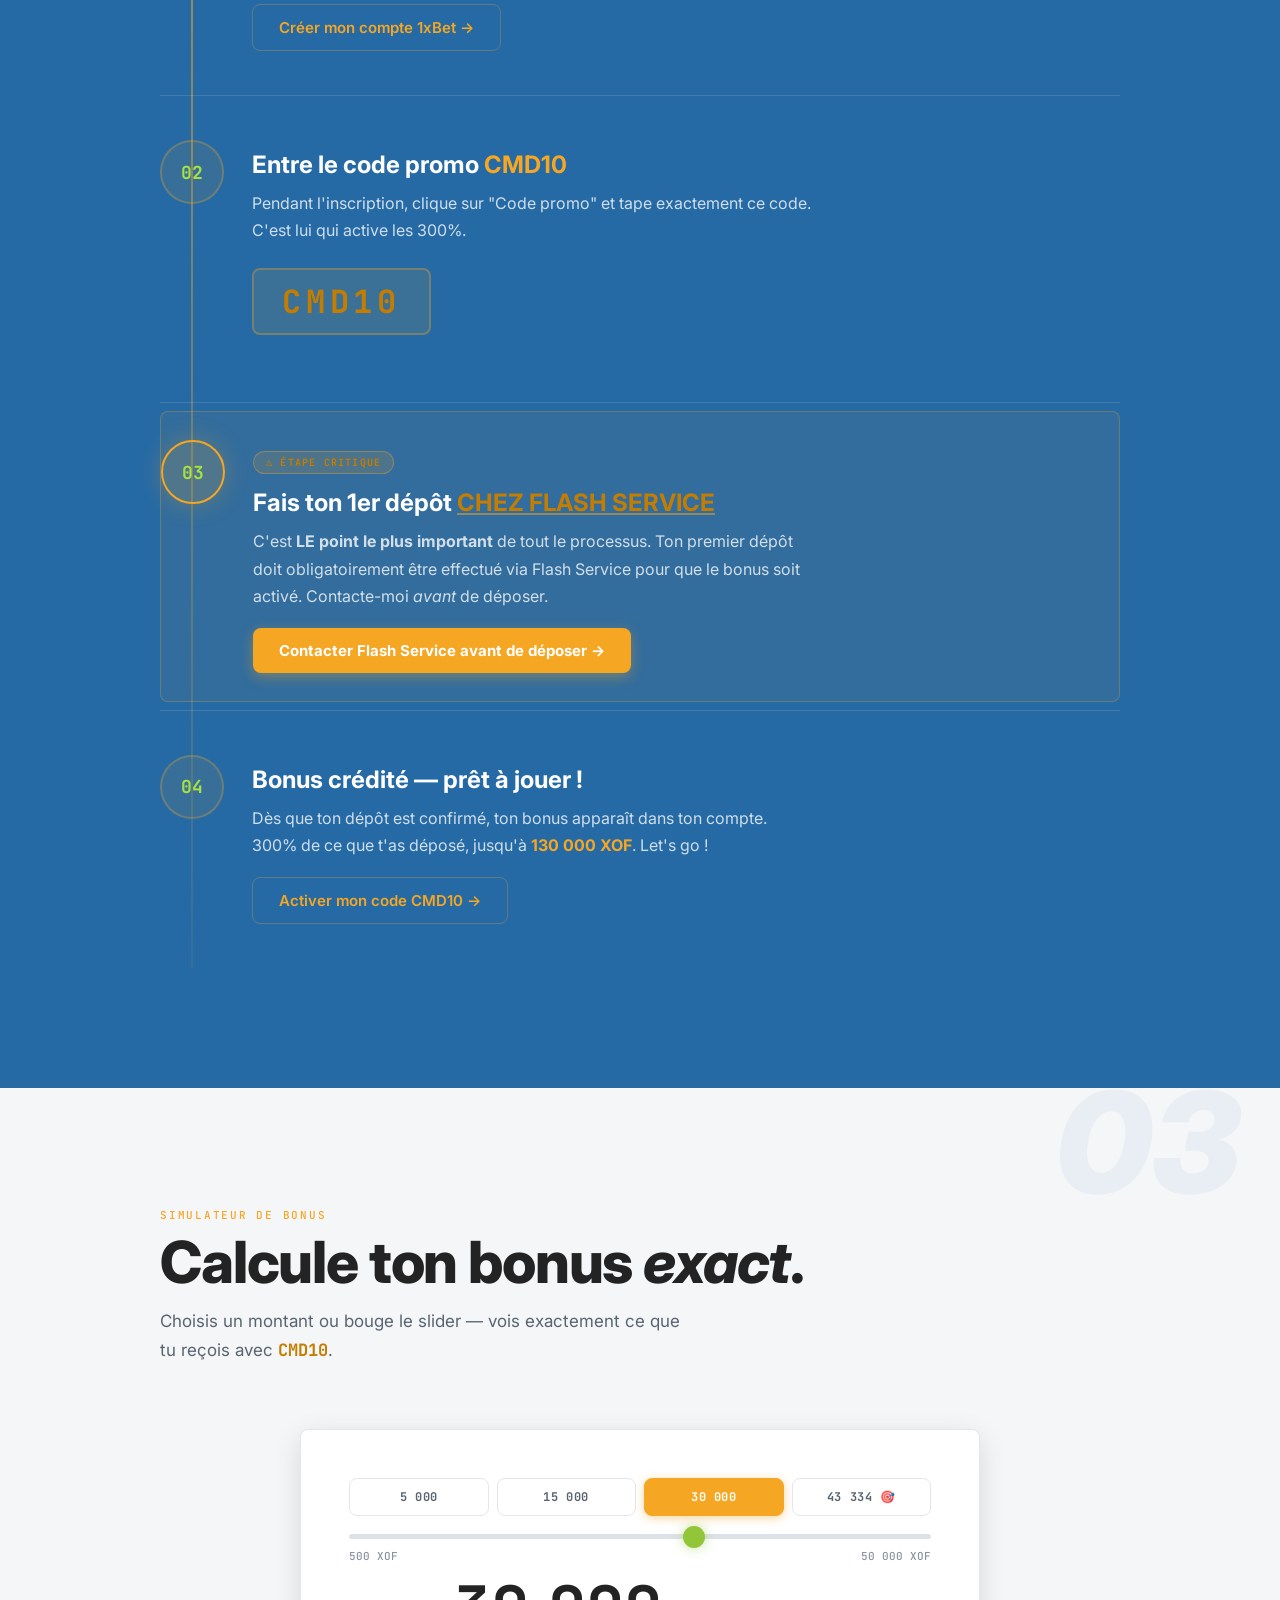
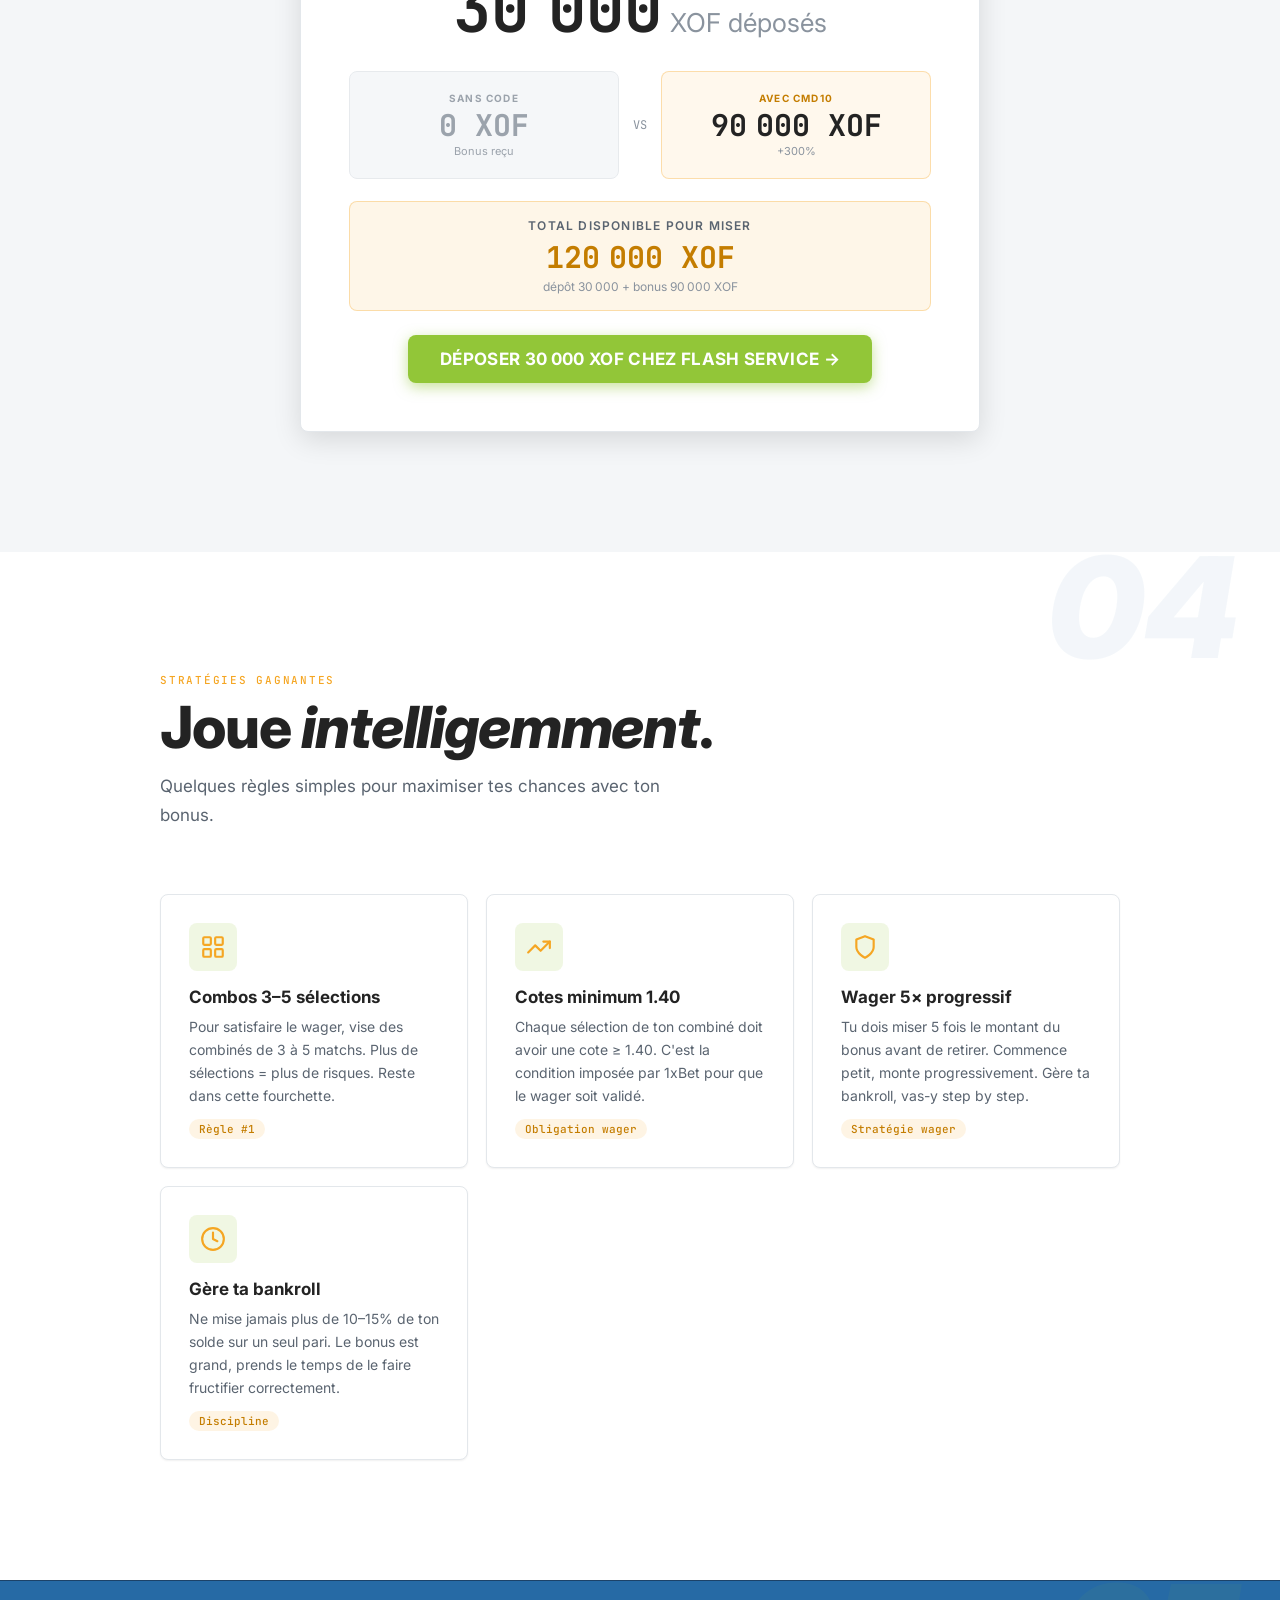
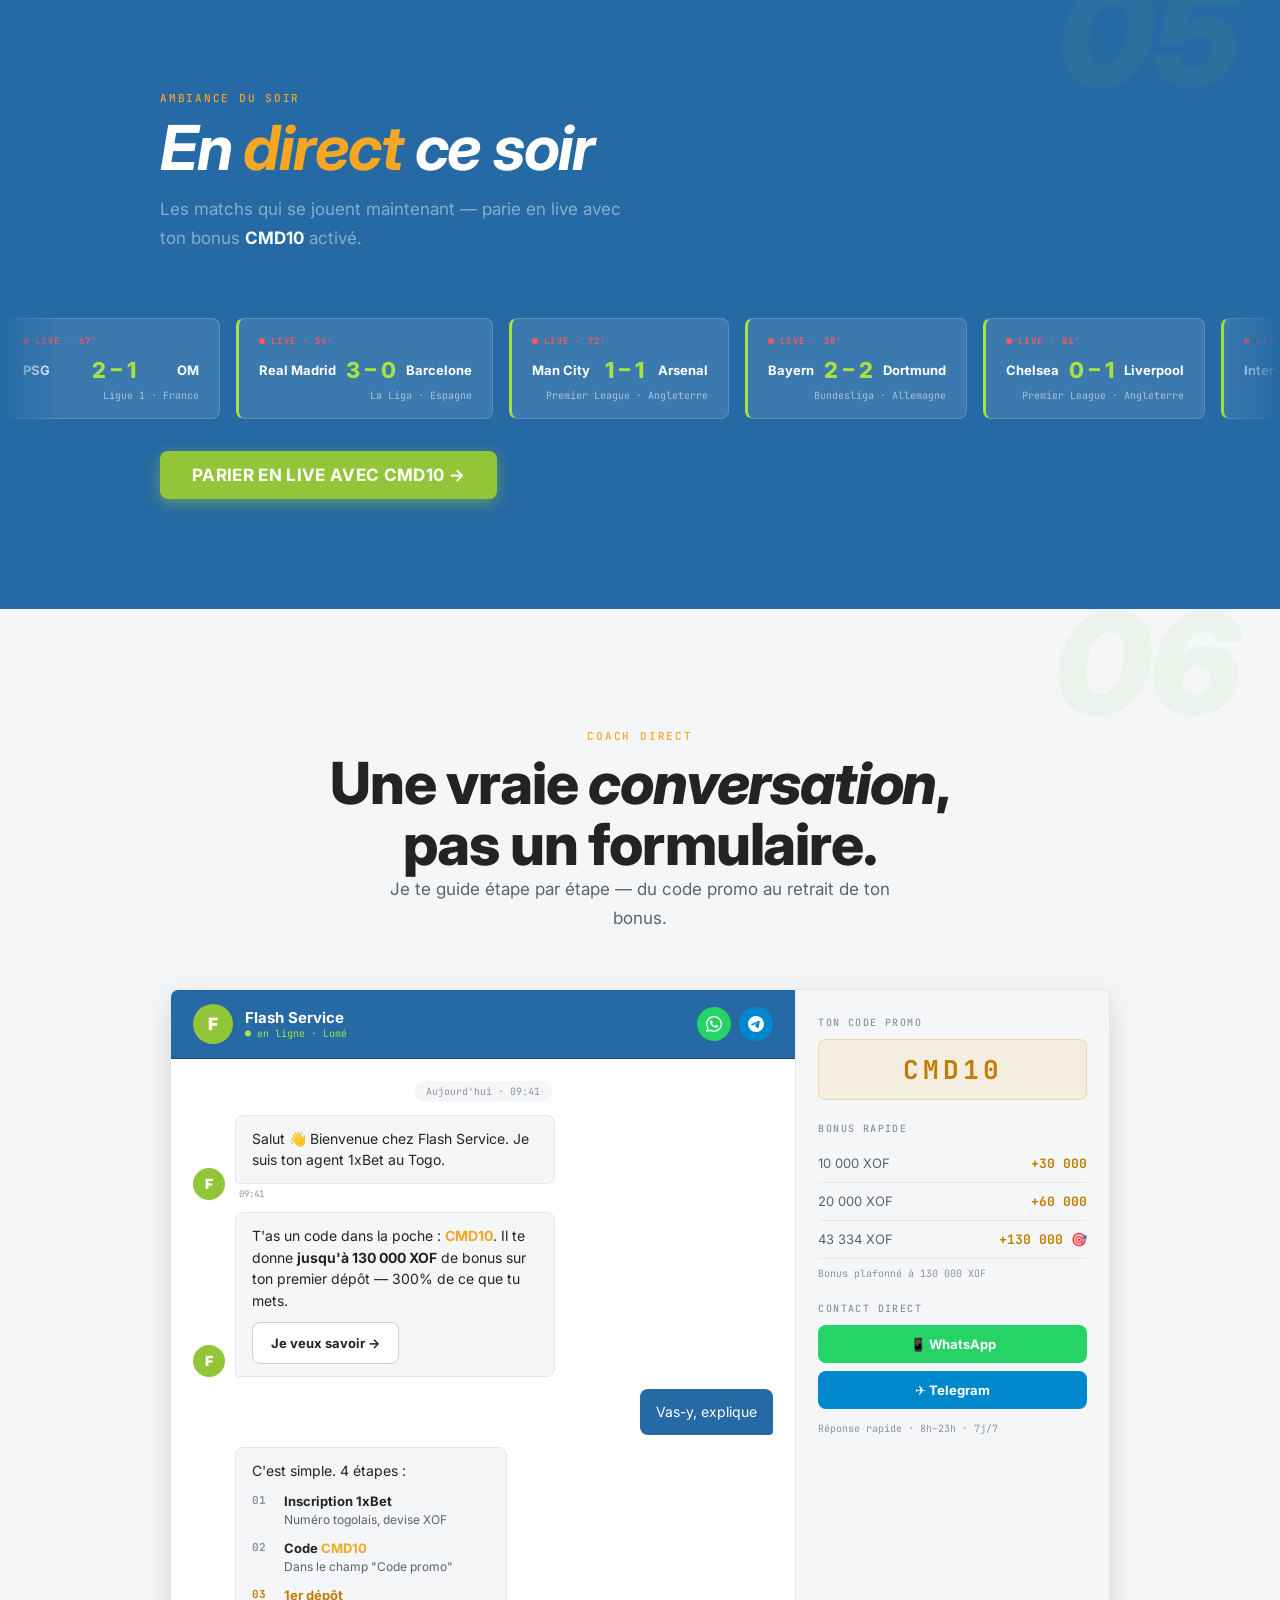
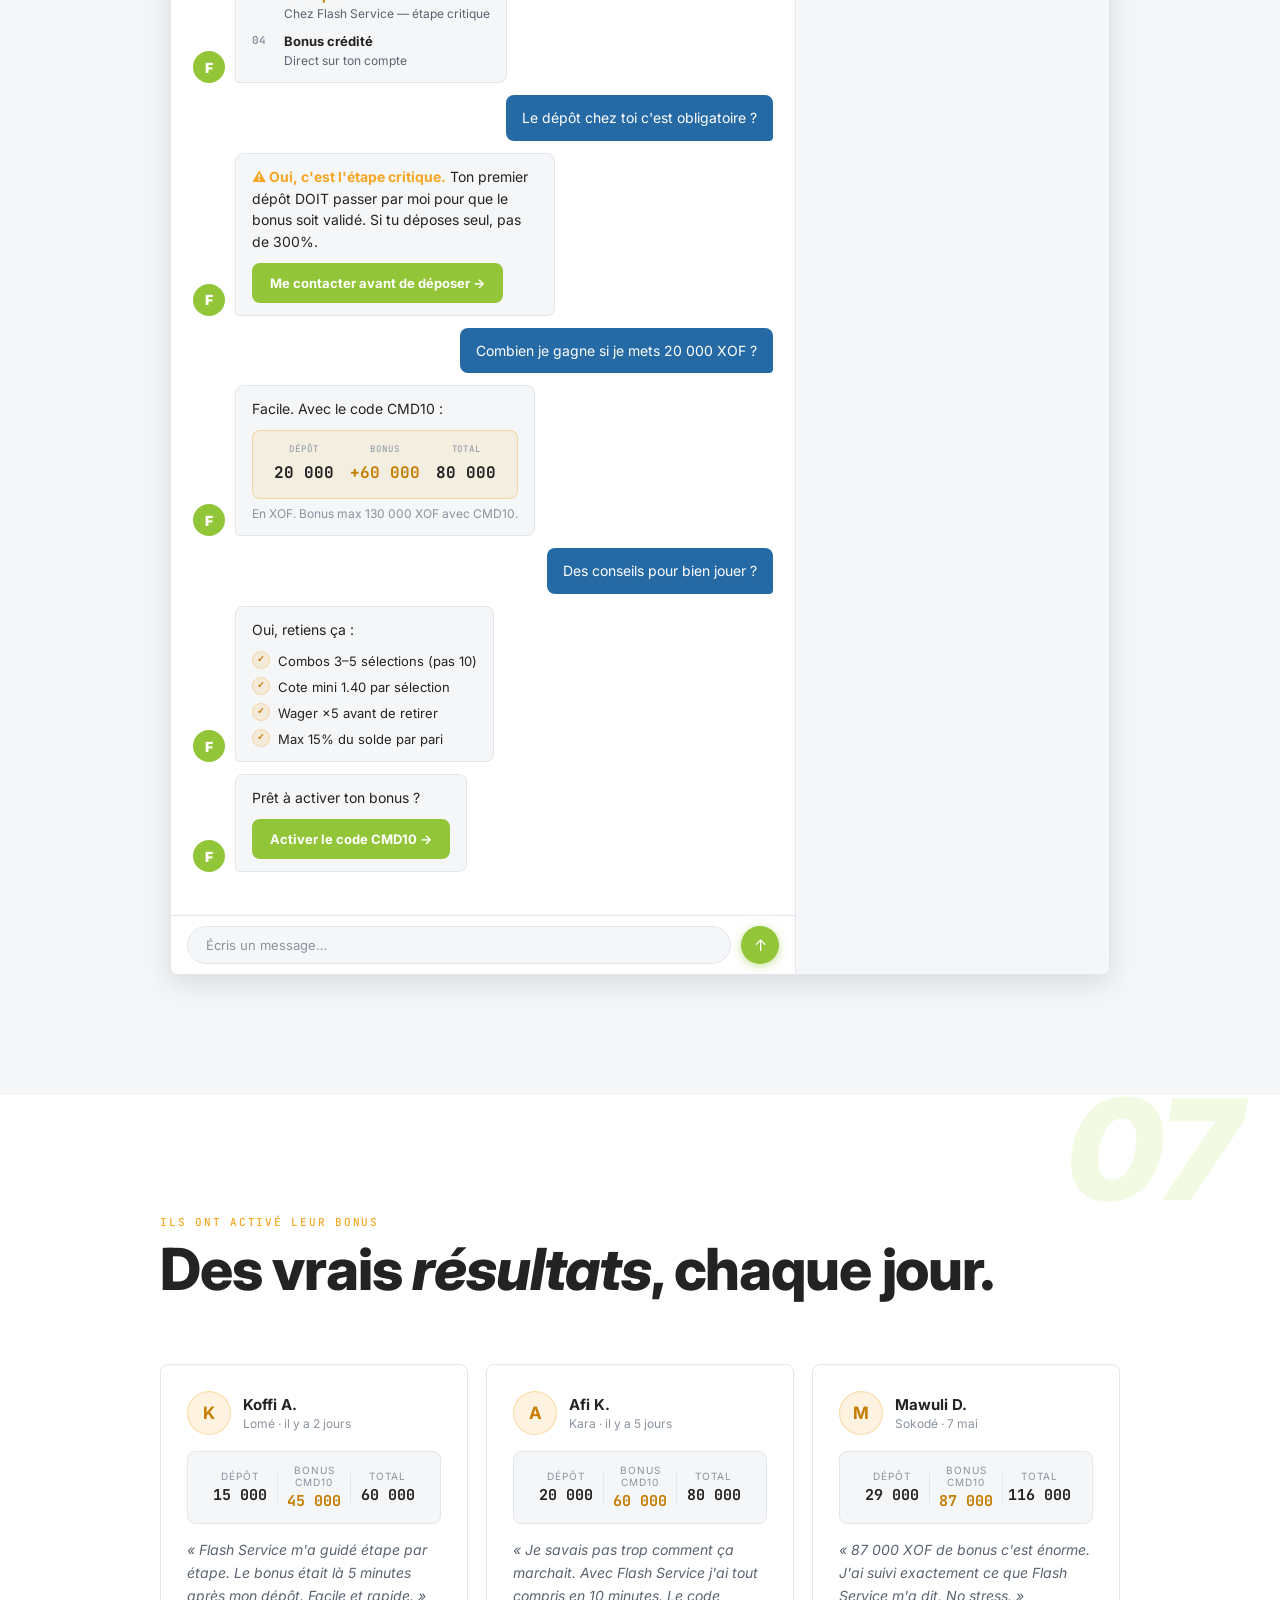
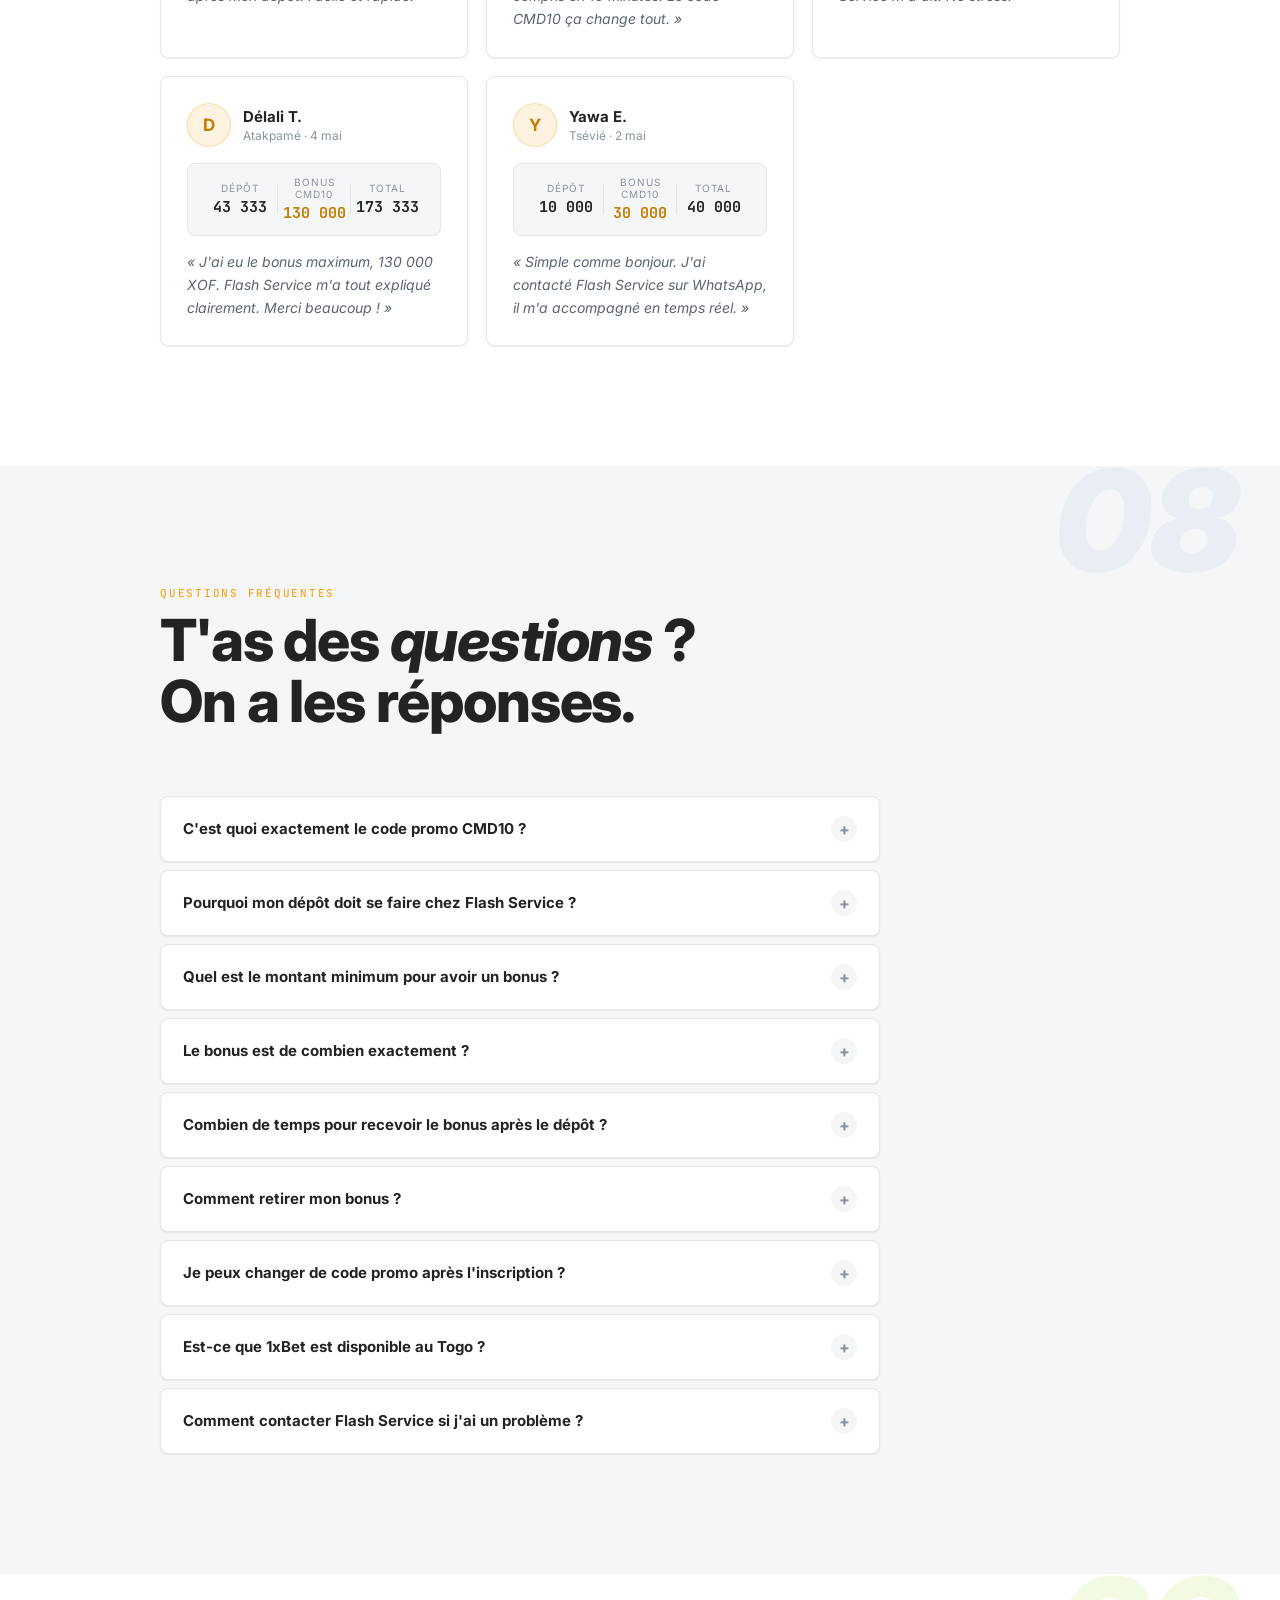
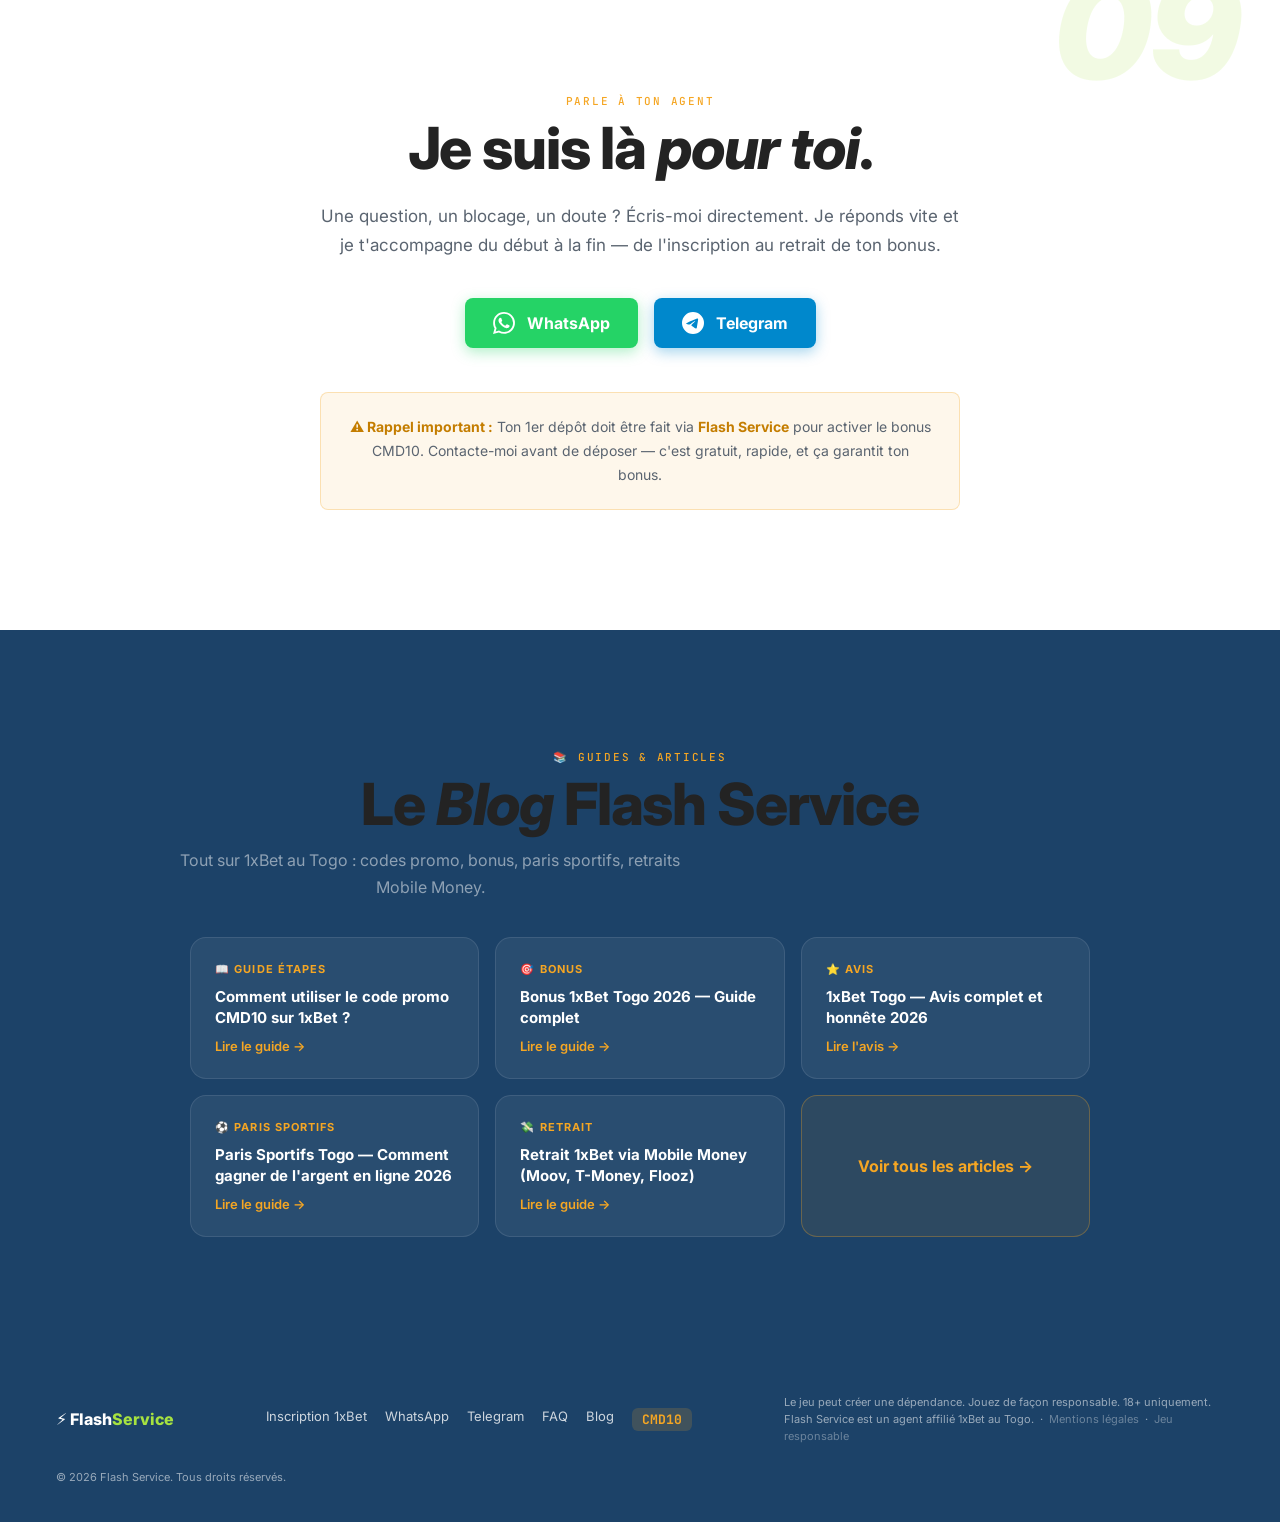
==== commit 1ff3370f: "Add visible Blog section to main page and fix mobile nav blog link - Add full Blog section with 5 ar" ====
--- a/index.html
+++ b/index.html
@@ -165,6 +165,16 @@
 }
 .nav-btn:hover{background:var(--green-2);transform:translateY(-2px);box-shadow:0 6px 16px var(--green-glow)}
 .nav-mobile{display:none;color:var(--on-brand)}
+.nav-mobile-wrap{display:none;align-items:center;gap:12px}
+.nav-blog-m{font-size:13px;font-weight:700;color:rgba(255,255,255,.8);padding:4px 8px;border:1px solid rgba(255,255,255,.25);border-radius:6px}
+.blog-grid{display:grid;grid-template-columns:repeat(auto-fit,minmax(260px,1fr));gap:16px;max-width:900px;margin:0 auto}
+.blog-card{background:rgba(255,255,255,.06);border:1px solid rgba(255,255,255,.1);border-radius:16px;padding:24px;display:flex;flex-direction:column;gap:10px;transition:border-color .2s,transform .2s}
+.blog-card:hover{border-color:rgba(245,166,35,.4);transform:translateY(-3px)}
+.blog-card-tag{font-size:11px;font-weight:700;letter-spacing:.1em;text-transform:uppercase;color:var(--accent)}
+.blog-card-title{font-size:15px;font-weight:700;line-height:1.4;color:#fff;flex:1}
+.blog-card-arrow{font-size:13px;font-weight:600;color:var(--accent)}
+.blog-card-all{background:rgba(245,166,35,.08);border-color:rgba(245,166,35,.3);align-items:center;justify-content:center;text-align:center;min-height:100px}
+.blog-card-all .blog-card-title{font-size:16px;color:var(--accent);flex:none}
 
 /* ── HERO ── */
 #hero{
@@ -484,6 +494,7 @@
 @media(max-width:768px){
   .nav-links{display:none}
   .nav-mobile{display:block}
+  .nav-mobile-wrap{display:flex}
   .timeline::before{left:24px}
   .step{gap:18px}
   .step-num{width:50px;height:50px;font-size:15px}
@@ -908,7 +919,10 @@
     <li><a href="/blog/">Blog</a></li>
     <li><a href="#contact" class="nav-btn">Activer CMD10</a></li>
   </ul>
-  <a href="https://reffpa.com/L?tag=d_2916557m_97c_&site=2916557&ad=97" target="_blank" rel="noopener" class="nav-btn nav-mobile">CMD10 →</a>
+  <div class="nav-mobile-wrap">
+    <a href="/blog/" class="nav-blog-m">📚 Blog</a>
+    <a href="https://reffpa.com/L?tag=d_2916557m_97c_&site=2916557&ad=97" target="_blank" rel="noopener" class="nav-btn nav-mobile">CMD10 →</a>
+  </div>
 </nav>
 
 <!-- HERO -->
@@ -1607,6 +1621,47 @@
       <div class="contact-note reveal-up" style="transition-delay:.36s">
         <strong>⚠ Rappel important :</strong> Ton 1er dépôt doit être fait via <strong>Flash Service</strong> pour activer le bonus CMD10. Contacte-moi avant de déposer — c'est gratuit, rapide, et ça garantit ton bonus.
       </div>
+    </div>
+  </div>
+</section>
+
+<!-- BLOG -->
+<section id="blog" class="section-pad" style="background:var(--brand-deep)">
+  <div class="container">
+    <div class="sh reveal-up" style="text-align:center;margin-bottom:36px">
+      <div class="sh-tag">📚 Guides &amp; Articles</div>
+      <h2>Le <em>Blog</em> Flash Service</h2>
+      <p style="color:rgba(255,255,255,.5);margin-top:12px;font-size:16px">Tout sur 1xBet au Togo : codes promo, bonus, paris sportifs, retraits Mobile Money.</p>
+    </div>
+    <div class="blog-grid">
+      <a href="/blog/comment-utiliser-code-promo-1xbet-togo.html" class="blog-card">
+        <div class="blog-card-tag">📖 Guide étapes</div>
+        <div class="blog-card-title">Comment utiliser le code promo CMD10 sur 1xBet ?</div>
+        <div class="blog-card-arrow">Lire le guide →</div>
+      </a>
+      <a href="/blog/bonus-1xbet-togo-2026.html" class="blog-card">
+        <div class="blog-card-tag">🎯 Bonus</div>
+        <div class="blog-card-title">Bonus 1xBet Togo 2026 — Guide complet</div>
+        <div class="blog-card-arrow">Lire le guide →</div>
+      </a>
+      <a href="/blog/1xbet-togo-avis-2026.html" class="blog-card">
+        <div class="blog-card-tag">⭐ Avis</div>
+        <div class="blog-card-title">1xBet Togo — Avis complet et honnête 2026</div>
+        <div class="blog-card-arrow">Lire l'avis →</div>
+      </a>
+      <a href="/blog/paris-sportifs-togo-guide-2026.html" class="blog-card">
+        <div class="blog-card-tag">⚽ Paris sportifs</div>
+        <div class="blog-card-title">Paris Sportifs Togo — Comment gagner de l'argent en ligne 2026</div>
+        <div class="blog-card-arrow">Lire le guide →</div>
+      </a>
+      <a href="/blog/retrait-1xbet-mobile-money-togo.html" class="blog-card">
+        <div class="blog-card-tag">💸 Retrait</div>
+        <div class="blog-card-title">Retrait 1xBet via Mobile Money (Moov, T-Money, Flooz)</div>
+        <div class="blog-card-arrow">Lire le guide →</div>
+      </a>
+      <a href="/blog/" class="blog-card blog-card-all">
+        <div class="blog-card-title">Voir tous les articles →</div>
+      </a>
     </div>
   </div>
 </section>
